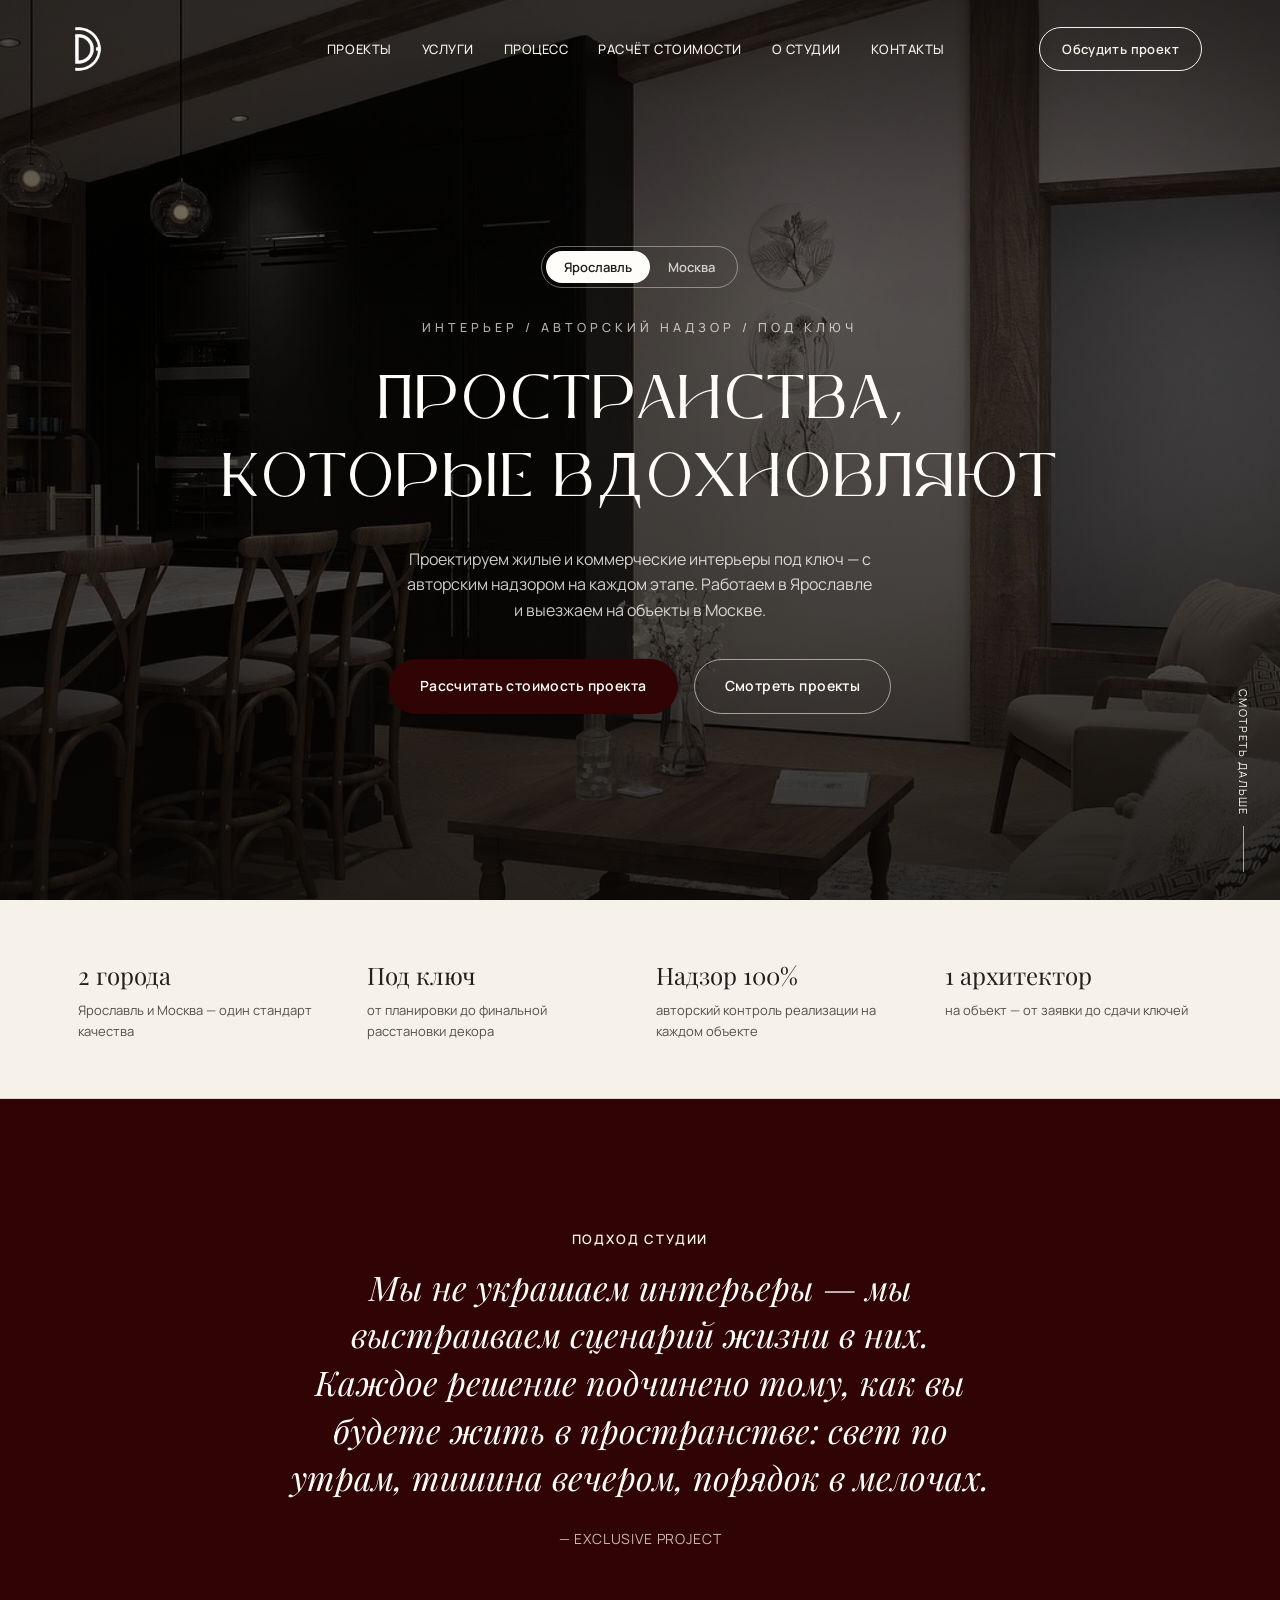
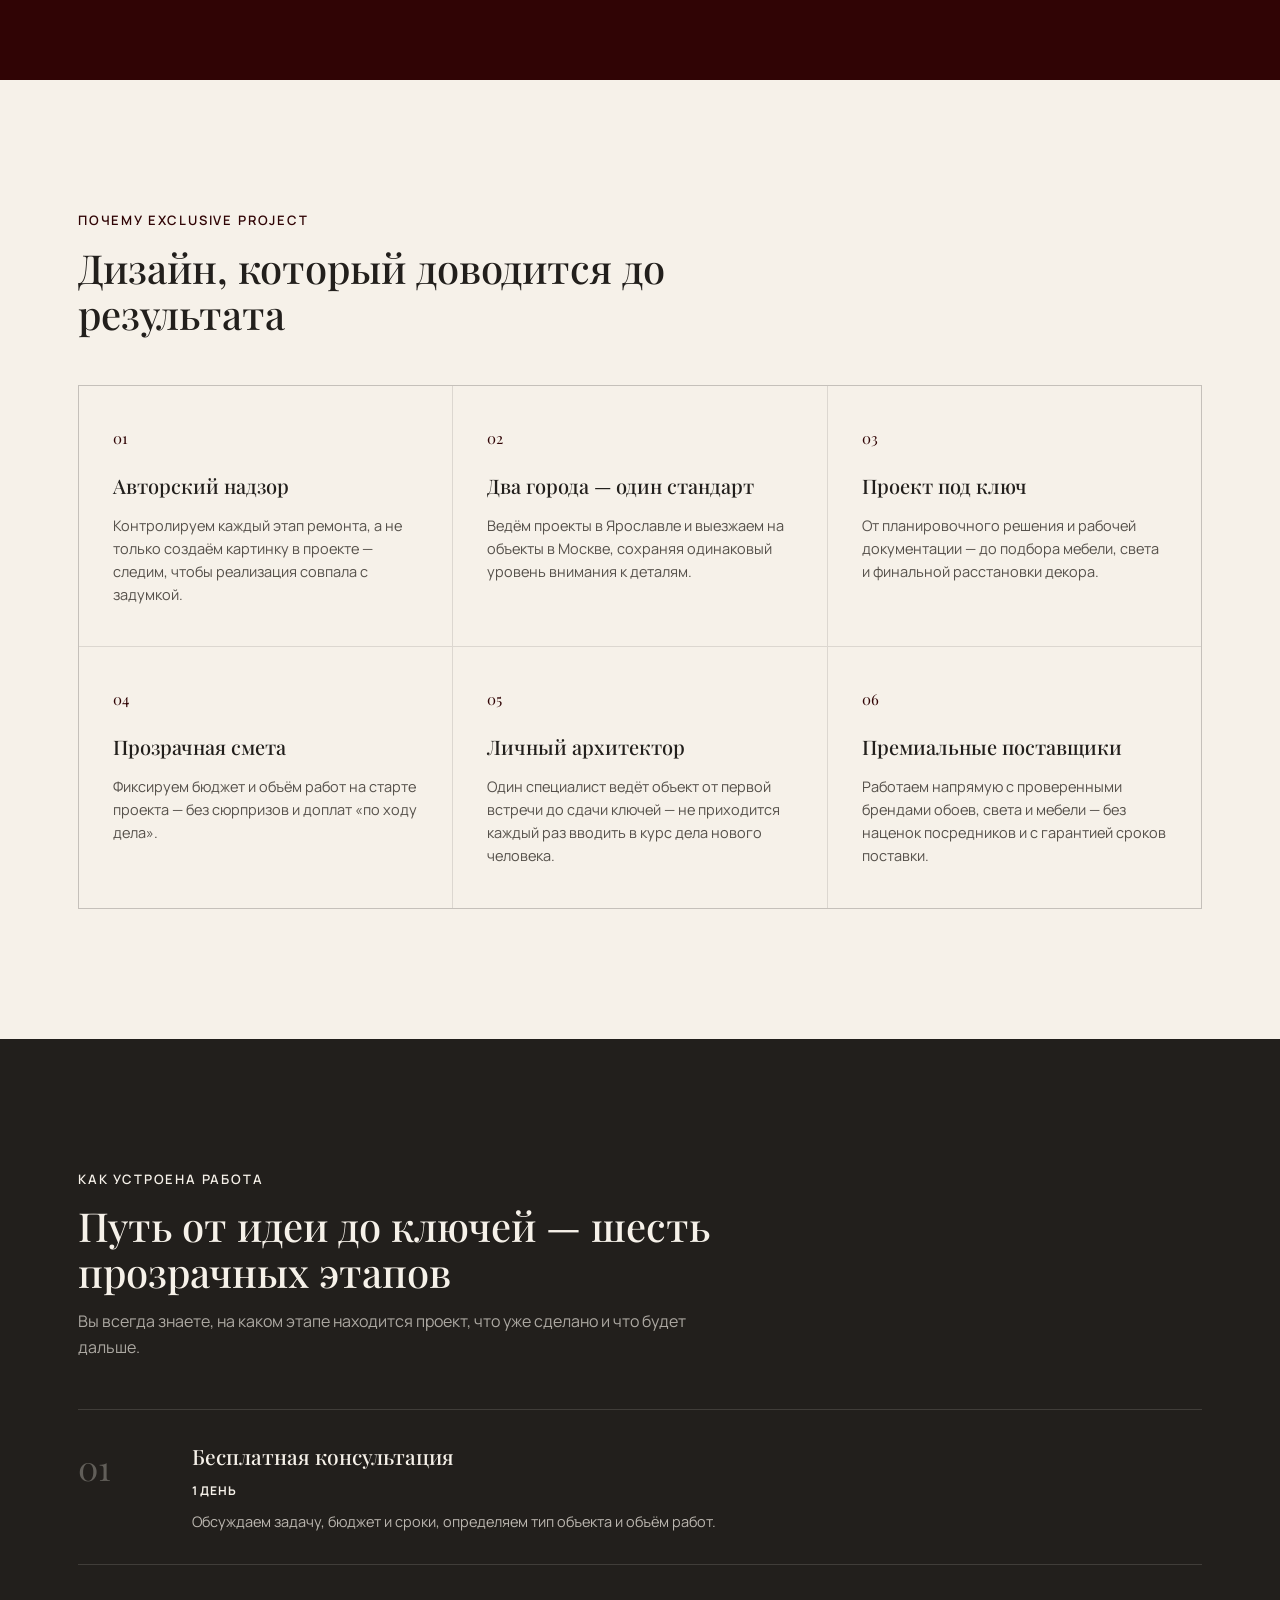
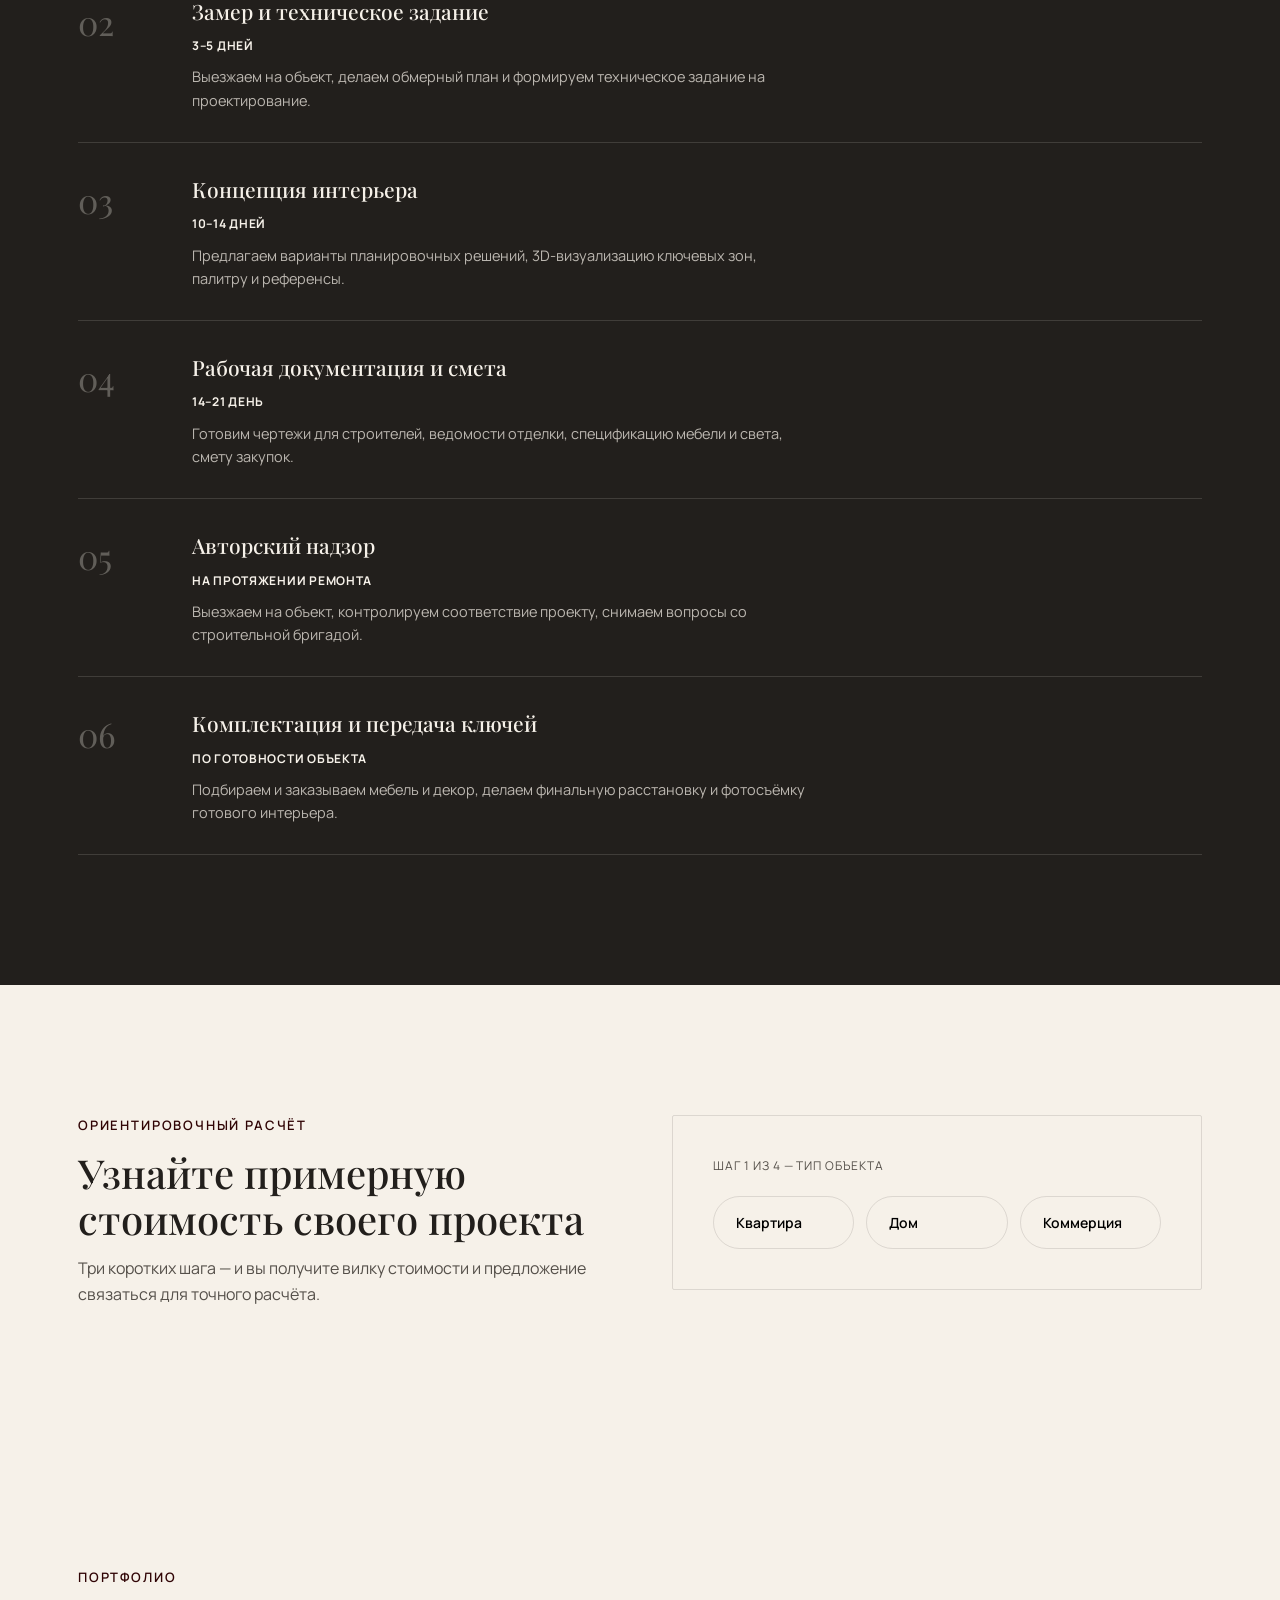
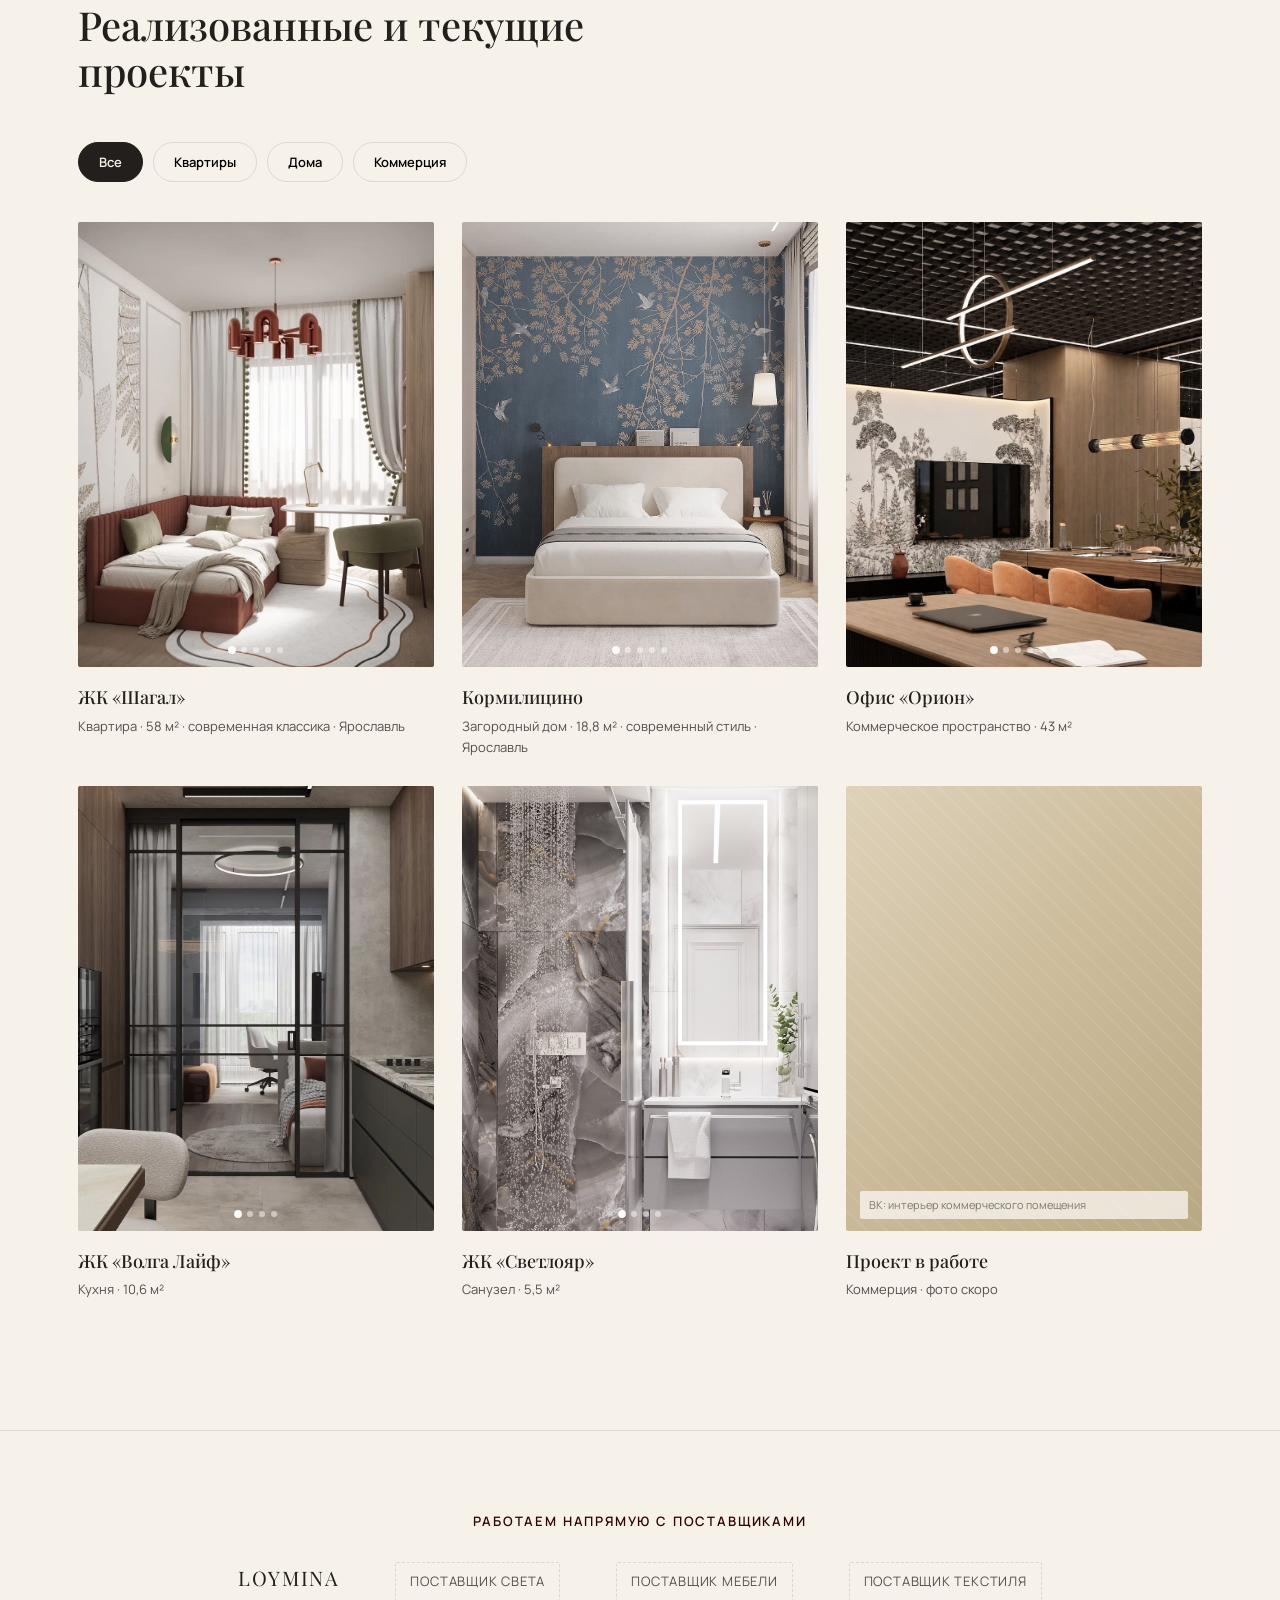
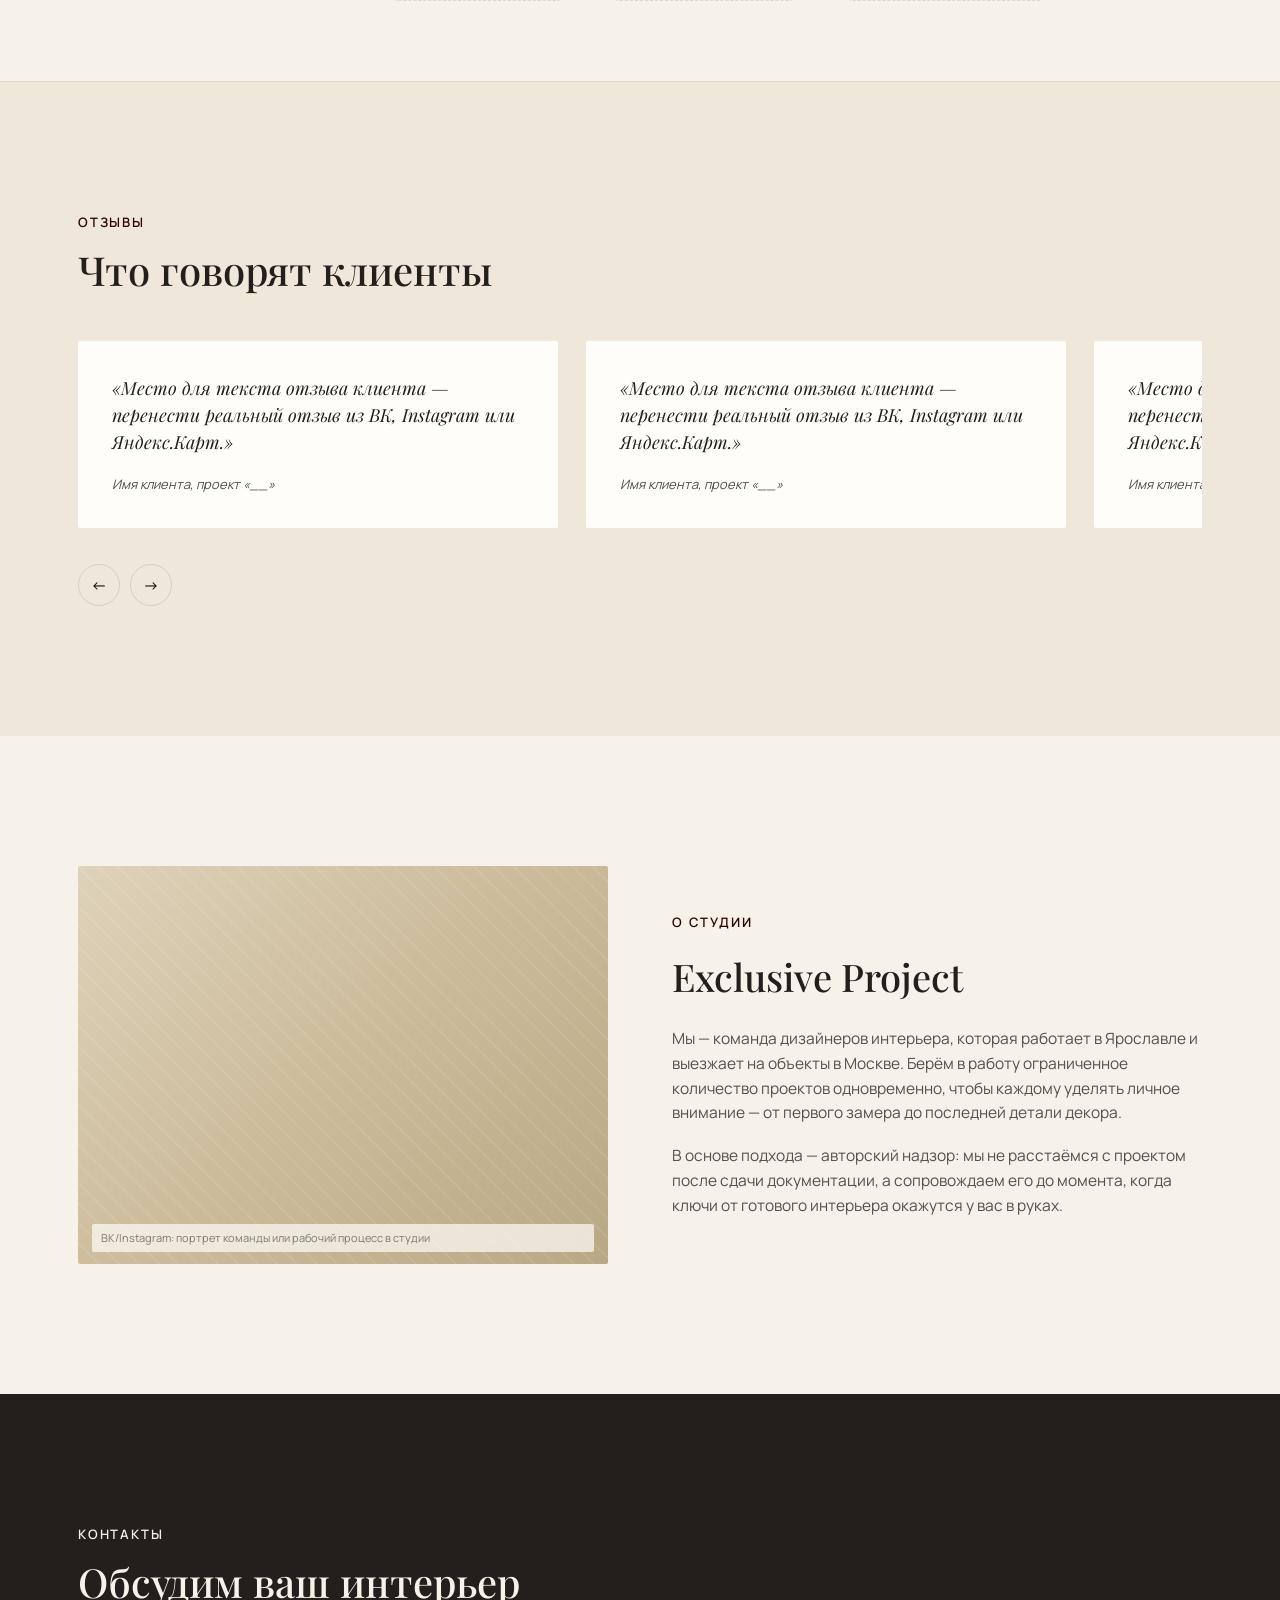
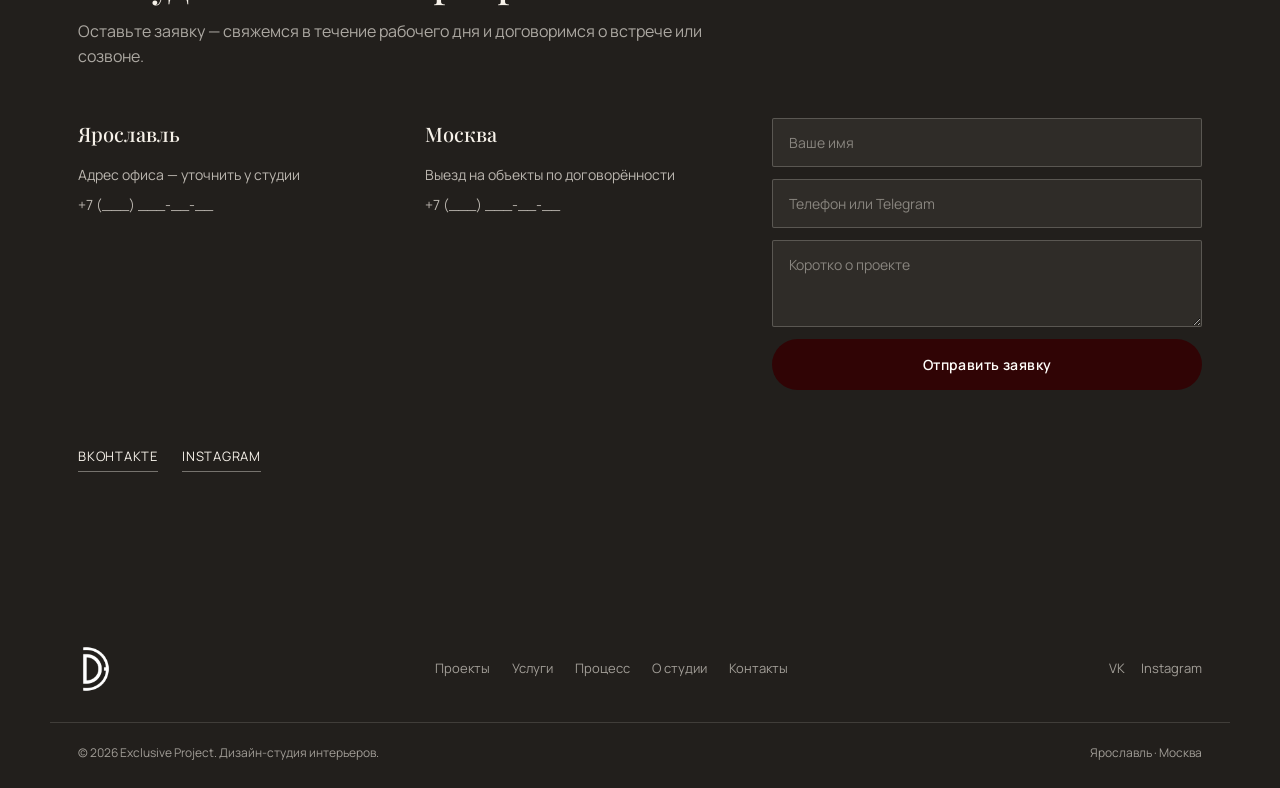
==== index.html @ 5aebbd17 "Add real photos and gallery for ЖК «Светлояр» portfolio card 4 photos, unnumbered one as cover, same" ====
<!DOCTYPE html>
<html lang="ru">
<head>
<meta charset="UTF-8">
<meta name="viewport" content="width=device-width, initial-scale=1.0">
<title>Exclusive Project — дизайн-студия интерьеров | Ярославль · Москва</title>
<meta name="description" content="Дизайн-студия Exclusive Project: проектирование жилых и коммерческих интерьеров под ключ, авторский надзор. Ярославль и Москва.">
<link rel="icon" type="image/png" href="assets/images/logo/logo.png">

<!-- ===================================================================
     ЛОГОТИП И ФОТО — ИНСТРУКЦИЯ ДЛЯ ЗАМЕНЫ
     Логотип (монограмма) уже подключён из assets/images/logo/logo.png.
     Фото проектов пока стилизованные плейсхолдеры с подписью нужного кадра.
     Как только пришлёте фото:
     Разложить по assets/images/portfolio/ с именами вида
     shagal-1.jpg, kormilitsino-1.jpg, office-1.jpg и т.д.,
     затем в блоке .ph-photo заменить div на <img src="..." alt="...">
     — конкретная подпись нужного кадра указана в data-note каждого блока.
     =================================================================== -->

<link rel="preconnect" href="https://fonts.googleapis.com">
<link rel="preconnect" href="https://fonts.gstatic.com" crossorigin>
<link href="https://fonts.googleapis.com/css2?family=Playfair+Display:ital,wght@0,400;0,500;0,600;0,700;1,400;1,500&family=Manrope:wght@400;500;600;700&display=swap" rel="stylesheet">
<link rel="stylesheet" href="css/style.css">
</head>
<body>

<!-- ============================= HEADER ============================= -->
<header class="site-header" id="siteHeader">
  <div class="wrap header-inner">
    <a href="#top" class="logo" aria-label="Exclusive Project — на главную">
      <span class="logo-icon"><img src="assets/images/logo/logo.png" alt="Exclusive Project"></span>
    </a>

    <nav class="main-nav" id="mainNav">
      <a href="#portfolio">Проекты</a>
      <a href="#services">Услуги</a>
      <a href="#process">Процесс</a>
      <a href="#calculator">Расчёт стоимости</a>
      <a href="#about">О студии</a>
      <a href="#contact">Контакты</a>
      <a href="#calculator" class="btn btn-accent btn-small nav-cta">Обсудить проект</a>
    </nav>

    <div class="header-actions">
      <a href="#calculator" class="btn btn-ghost btn-small header-cta">Обсудить проект</a>
      <button class="nav-toggle" id="navToggle" aria-label="Открыть меню" aria-expanded="false">
        <span></span><span></span><span></span>
      </button>
    </div>
  </div>
</header>

<main id="top">

  <!-- ============================= HERO ============================= -->
  <section class="hero">
    <div class="hero-media">
      <img class="hero-media-img" src="assets/images/hero/hero-1.jpg" alt="Интерьер кухни-гостиной — Exclusive Project">
    </div>
    <div class="hero-vignette"></div>
    <div class="hero-scrim"></div>

    <div class="wrap hero-content">
      <div class="city-toggle" role="group" aria-label="Город">
        <button type="button" class="city-btn is-active" data-city="yar">Ярославль</button>
        <button type="button" class="city-btn" data-city="msk">Москва</button>
      </div>

      <span class="hero-eyebrow">ИНТЕРЬЕР / АВТОРСКИЙ НАДЗОР / ПОД КЛЮЧ</span>

      <h1 class="hero-title">Пространства,<br>которые вдохновляют</h1>

      <p class="hero-sub" id="heroSub">
        Проектируем жилые и коммерческие интерьеры под ключ — с авторским надзором на&nbsp;каждом этапе.
        Работаем в&nbsp;Ярославле и&nbsp;выезжаем на&nbsp;объекты в&nbsp;Москве.
      </p>

      <div class="hero-actions">
        <a href="#calculator" class="btn btn-accent">Рассчитать стоимость проекта</a>
        <a href="#portfolio" class="btn btn-ghost">Смотреть проекты</a>
      </div>
    </div>

    <a href="#trust" class="scroll-cue" aria-label="Прокрутить вниз">
      <span>смотреть дальше</span>
      <i></i>
    </a>
  </section>

  <!-- ======================= TRUST / BADGES ======================= -->
  <section class="trust" id="trust">
    <div class="wrap trust-grid">
      <div class="trust-item">
        <span class="trust-num">2 города</span>
        <span class="trust-label">Ярославль и Москва — один стандарт качества</span>
      </div>
      <div class="trust-item">
        <span class="trust-num">Под ключ</span>
        <span class="trust-label">от планировки до финальной расстановки декора</span>
      </div>
      <div class="trust-item">
        <span class="trust-num">Надзор 100%</span>
        <span class="trust-label">авторский контроль реализации на каждом объекте</span>
      </div>
      <div class="trust-item">
        <span class="trust-num">1 архитектор</span>
        <span class="trust-label">на объект — от заявки до сдачи ключей</span>
      </div>
    </div>
    <!-- TODO(студия): если готовы делиться цифрами — заменить блок на анимированные
         счётчики (лет на рынке / проектов / м²). Разметка для этого есть в js/main.js
         в функции initCounters() — сейчас не используется, чтобы не публиковать
         непроверенные данные. -->
  </section>

  <!-- ========================= PHILOSOPHY ========================= -->
  <section class="philosophy">
    <div class="wrap philosophy-inner">
      <span class="eyebrow">Подход студии</span>
      <blockquote class="philosophy-quote">
        Мы не украшаем интерьеры — мы выстраиваем сценарий жизни в них.
        Каждое решение подчинено тому, как вы будете жить в пространстве:
        свет по утрам, тишина вечером, порядок в мелочах.
      </blockquote>
      <p class="philosophy-sign">— Exclusive Project</p>
    </div>
  </section>

  <!-- ===================== DIFFERENTIATORS ========================= -->
  <section class="services" id="services">
    <div class="wrap">
      <div class="section-head">
        <span class="eyebrow">Почему Exclusive Project</span>
        <h2>Дизайн, который доводится до результата</h2>
      </div>

      <div class="cards-grid">
        <article class="feature-card">
          <span class="feature-num">01</span>
          <h3>Авторский надзор</h3>
          <p>Контролируем каждый этап ремонта, а не только создаём картинку в проекте — следим, чтобы реализация совпала с задумкой.</p>
        </article>
        <article class="feature-card">
          <span class="feature-num">02</span>
          <h3>Два города — один стандарт</h3>
          <p>Ведём проекты в Ярославле и выезжаем на объекты в Москве, сохраняя одинаковый уровень внимания к деталям.</p>
        </article>
        <article class="feature-card">
          <span class="feature-num">03</span>
          <h3>Проект под ключ</h3>
          <p>От планировочного решения и рабочей документации — до подбора мебели, света и финальной расстановки декора.</p>
        </article>
        <article class="feature-card">
          <span class="feature-num">04</span>
          <h3>Прозрачная смета</h3>
          <p>Фиксируем бюджет и объём работ на старте проекта — без сюрпризов и доплат «по ходу дела».</p>
        </article>
        <article class="feature-card">
          <span class="feature-num">05</span>
          <h3>Личный архитектор</h3>
          <p>Один специалист ведёт объект от первой встречи до сдачи ключей — не приходится каждый раз вводить в курс дела нового человека.</p>
        </article>
        <article class="feature-card">
          <span class="feature-num">06</span>
          <h3>Премиальные поставщики</h3>
          <p>Работаем напрямую с проверенными брендами обоев, света и мебели — без наценок посредников и с гарантией сроков поставки.</p>
        </article>
      </div>
    </div>
  </section>

  <!-- ========================= PROCESS (SALES STRUCTURE) ========================= -->
  <section class="process" id="process">
    <div class="wrap">
      <div class="section-head">
        <span class="eyebrow">Как устроена работа</span>
        <h2>Путь от идеи до ключей — шесть прозрачных этапов</h2>
        <p class="section-lead">Вы всегда знаете, на каком этапе находится проект, что уже сделано и что будет дальше.</p>
      </div>

      <ol class="timeline" id="timeline">
        <li class="timeline-step">
          <div class="timeline-marker"><span>01</span></div>
          <div class="timeline-body">
            <h3>Бесплатная консультация</h3>
            <span class="timeline-time">1 день</span>
            <p>Обсуждаем задачу, бюджет и сроки, определяем тип объекта и объём работ.</p>
          </div>
        </li>
        <li class="timeline-step">
          <div class="timeline-marker"><span>02</span></div>
          <div class="timeline-body">
            <h3>Замер и техническое задание</h3>
            <span class="timeline-time">3–5 дней</span>
            <p>Выезжаем на объект, делаем обмерный план и формируем техническое задание на проектирование.</p>
          </div>
        </li>
        <li class="timeline-step">
          <div class="timeline-marker"><span>03</span></div>
          <div class="timeline-body">
            <h3>Концепция интерьера</h3>
            <span class="timeline-time">10–14 дней</span>
            <p>Предлагаем варианты планировочных решений, 3D-визуализацию ключевых зон, палитру и референсы.</p>
          </div>
        </li>
        <li class="timeline-step">
          <div class="timeline-marker"><span>04</span></div>
          <div class="timeline-body">
            <h3>Рабочая документация и смета</h3>
            <span class="timeline-time">14–21 день</span>
            <p>Готовим чертежи для строителей, ведомости отделки, спецификацию мебели и света, смету закупок.</p>
          </div>
        </li>
        <li class="timeline-step">
          <div class="timeline-marker"><span>05</span></div>
          <div class="timeline-body">
            <h3>Авторский надзор</h3>
            <span class="timeline-time">на протяжении ремонта</span>
            <p>Выезжаем на объект, контролируем соответствие проекту, снимаем вопросы со строительной бригадой.</p>
          </div>
        </li>
        <li class="timeline-step">
          <div class="timeline-marker"><span>06</span></div>
          <div class="timeline-body">
            <h3>Комплектация и передача ключей</h3>
            <span class="timeline-time">по готовности объекта</span>
            <p>Подбираем и заказываем мебель и декор, делаем финальную расстановку и фотосъёмку готового интерьера.</p>
          </div>
        </li>
      </ol>
    </div>
  </section>

  <!-- ========================= CALCULATOR (LEAD) ========================= -->
  <section class="calculator" id="calculator">
    <div class="wrap calc-wrap">
      <div class="section-head calc-head">
        <span class="eyebrow">Ориентировочный расчёт</span>
        <h2>Узнайте примерную стоимость своего проекта</h2>
        <p class="section-lead">Три коротких шага — и вы получите вилку стоимости и предложение связаться для точного расчёта.</p>
      </div>

      <form class="calc-form" id="calcForm" novalidate>

        <div class="calc-step is-active" data-step="1">
          <span class="calc-step-label">Шаг 1 из 4 — тип объекта</span>
          <div class="calc-options" data-group="type">
            <button type="button" class="calc-option" data-value="flat">Квартира</button>
            <button type="button" class="calc-option" data-value="house">Дом</button>
            <button type="button" class="calc-option" data-value="commercial">Коммерция</button>
          </div>
        </div>

        <div class="calc-step" data-step="2">
          <span class="calc-step-label">Шаг 2 из 4 — площадь объекта</span>
          <div class="calc-range">
            <input type="range" id="areaRange" min="20" max="500" value="80" step="5">
            <output for="areaRange" id="areaOutput">80 м²</output>
          </div>
          <div class="calc-nav">
            <button type="button" class="btn btn-ghost btn-small" data-back>Назад</button>
            <button type="button" class="btn btn-accent btn-small" data-next>Далее</button>
          </div>
        </div>

        <div class="calc-step" data-step="3">
          <span class="calc-step-label">Шаг 3 из 4 — формат работы</span>
          <div class="calc-options calc-options-vert" data-group="scope">
            <button type="button" class="calc-option" data-value="design">Дизайн-проект</button>
            <button type="button" class="calc-option" data-value="supervision">Дизайн + авторский надзор</button>
            <button type="button" class="calc-option" data-value="turnkey">Дизайн под ключ с комплектацией</button>
          </div>
          <div class="calc-nav">
            <button type="button" class="btn btn-ghost btn-small" data-back>Назад</button>
          </div>
        </div>

        <div class="calc-step" data-step="4">
          <span class="calc-step-label">Шаг 4 из 4 — контакты</span>

          <div class="calc-result" id="calcResult">
            <span class="calc-result-label">Ориентировочная стоимость</span>
            <span class="calc-result-value" id="calcResultValue">—</span>
            <span class="calc-result-note">Точная смета — после консультации и замера</span>
          </div>

          <div class="calc-fields">
            <input type="text" name="name" placeholder="Ваше имя" required>
            <input type="tel" name="phone" placeholder="Телефон или Telegram" required>
          </div>
          <div class="calc-nav">
            <button type="button" class="btn btn-ghost btn-small" data-back>Назад</button>
            <button type="submit" class="btn btn-accent">Получить точный расчёт</button>
          </div>
          <p class="calc-disclaimer">Нажимая кнопку, вы соглашаетесь на обработку персональных данных.</p>
        </div>

      </form>

      <!-- TODO(студия): форма сейчас не подключена к бэкенду/CRM — нужно указать,
           куда отправлять заявки (Telegram-бот, почта, amoCRM и т.д.). Логика
           расчёта — в js/main.js, функция calcPrice(); ставки за м² условные,
           заменить на реальные перед запуском. -->
    </div>
  </section>

  <!-- ========================= PORTFOLIO ========================= -->
  <section class="portfolio" id="portfolio">
    <div class="wrap">
      <div class="section-head">
        <span class="eyebrow">Портфолио</span>
        <h2>Реализованные и текущие проекты</h2>
      </div>

      <div class="portfolio-filters" id="portfolioFilters">
        <button type="button" class="filter-btn is-active" data-filter="all">Все</button>
        <button type="button" class="filter-btn" data-filter="flat">Квартиры</button>
        <button type="button" class="filter-btn" data-filter="house">Дома</button>
        <button type="button" class="filter-btn" data-filter="commercial">Коммерция</button>
      </div>

      <div class="portfolio-grid" id="portfolioGrid">

        <article class="portfolio-card" data-cat="flat">
          <div class="portfolio-photo portfolio-gallery">
            <img class="gallery-img is-active" src="assets/images/portfolio/shagal-0.jpg" alt="ЖК «Шагал» — спальня">
            <img class="gallery-img" src="assets/images/portfolio/shagal-1.jpg" alt="ЖК «Шагал» — гостиная с картиной">
            <img class="gallery-img" src="assets/images/portfolio/shagal-2.jpg" alt="ЖК «Шагал» — кухня-столовая">
            <img class="gallery-img" src="assets/images/portfolio/shagal-3.jpg" alt="ЖК «Шагал» — гостиная с диваном">
            <img class="gallery-img" src="assets/images/portfolio/shagal-4.jpg" alt="ЖК «Шагал» — спальня, вид 2">
            <button type="button" class="gallery-nav gallery-prev" aria-label="Предыдущее фото">‹</button>
            <button type="button" class="gallery-nav gallery-next" aria-label="Следующее фото">›</button>
            <div class="gallery-dots">
              <span class="dot is-active"></span><span class="dot"></span><span class="dot"></span><span class="dot"></span><span class="dot"></span>
            </div>
          </div>
          <div class="portfolio-info">
            <h3>ЖК «Шагал»</h3>
            <span>Квартира · 58 м² · современная классика · Ярославль</span>
          </div>
        </article>

        <article class="portfolio-card" data-cat="house">
          <div class="portfolio-photo portfolio-gallery">
            <img class="gallery-img is-active" src="assets/images/portfolio/kormilitsino-0.jpg" alt="Кормилицино — спальня с синими обоями">
            <img class="gallery-img" src="assets/images/portfolio/kormilitsino-1.jpg" alt="Кормилицино — прихожая у спальни">
            <img class="gallery-img" src="assets/images/portfolio/kormilitsino-2.jpg" alt="Кормилицино — рабочая зона с ТВ">
            <img class="gallery-img" src="assets/images/portfolio/kormilitsino-3.jpg" alt="Кормилицино — рабочее место у окна">
            <img class="gallery-img" src="assets/images/portfolio/kormilitsino-4.jpg" alt="Кормилицино — спальня, вид на кровать">
            <button type="button" class="gallery-nav gallery-prev" aria-label="Предыдущее фото">‹</button>
            <button type="button" class="gallery-nav gallery-next" aria-label="Следующее фото">›</button>
            <div class="gallery-dots">
              <span class="dot is-active"></span><span class="dot"></span><span class="dot"></span><span class="dot"></span><span class="dot"></span>
            </div>
          </div>
          <div class="portfolio-info">
            <h3>Кормилицино</h3>
            <span>Загородный дом · 18,8 м² · современный стиль · Ярославль</span>
          </div>
        </article>

        <article class="portfolio-card" data-cat="commercial">
          <div class="portfolio-photo portfolio-gallery">
            <img class="gallery-img is-active" src="assets/images/portfolio/office-0.jpg" alt="Офис «Орион» — зона отдыха с ботанической стеной">
            <img class="gallery-img" src="assets/images/portfolio/office-1.jpg" alt="Офис «Орион» — кабинет руководителя">
            <img class="gallery-img" src="assets/images/portfolio/office-2.jpg" alt="Офис «Орион» — переговорная">
            <img class="gallery-img" src="assets/images/portfolio/office-3.jpg" alt="Офис «Орион» — зона у окна">
            <img class="gallery-img" src="assets/images/portfolio/office-4.jpg" alt="Офис «Орион» — кабинет, вид 2">
            <img class="gallery-img" src="assets/images/portfolio/office-5.jpg" alt="Офис «Орион» — кухня-кофепоинт">
            <button type="button" class="gallery-nav gallery-prev" aria-label="Предыдущее фото">‹</button>
            <button type="button" class="gallery-nav gallery-next" aria-label="Следующее фото">›</button>
            <div class="gallery-dots">
              <span class="dot is-active"></span><span class="dot"></span><span class="dot"></span><span class="dot"></span><span class="dot"></span><span class="dot"></span>
            </div>
          </div>
          <div class="portfolio-info">
            <h3>Офис «Орион»</h3>
            <span>Коммерческое пространство · 43 м²</span>
          </div>
        </article>

        <article class="portfolio-card" data-cat="flat">
          <div class="portfolio-photo portfolio-gallery">
            <img class="gallery-img is-active" src="assets/images/portfolio/kitchen-0.jpg" alt="Кухня, ЖК «Волга Лайф» — вид на гостиную через раздвижные двери">
            <img class="gallery-img" src="assets/images/portfolio/kitchen-1.jpg" alt="Кухня, ЖК «Волга Лайф» — кухонный гарнитур и обеденная зона">
            <img class="gallery-img" src="assets/images/portfolio/kitchen-2.jpg" alt="Кухня, ЖК «Волга Лайф» — обеденный стол у стены">
            <img class="gallery-img" src="assets/images/portfolio/kitchen-3.jpg" alt="Кухня, ЖК «Волга Лайф» — встроенная техника">
            <button type="button" class="gallery-nav gallery-prev" aria-label="Предыдущее фото">‹</button>
            <button type="button" class="gallery-nav gallery-next" aria-label="Следующее фото">›</button>
            <div class="gallery-dots">
              <span class="dot is-active"></span><span class="dot"></span><span class="dot"></span><span class="dot"></span>
            </div>
          </div>
          <div class="portfolio-info">
            <h3>ЖК «Волга Лайф»</h3>
            <span>Кухня · 10,6 м²</span>
          </div>
        </article>

        <article class="portfolio-card" data-cat="flat">
          <div class="portfolio-photo portfolio-gallery">
            <img class="gallery-img is-active" src="assets/images/portfolio/svetloyar-0.jpg" alt="ЖК «Светлояр» — душевая и раковина">
            <img class="gallery-img" src="assets/images/portfolio/svetloyar-1.jpg" alt="ЖК «Светлояр» — зона со стиральной машиной">
            <img class="gallery-img" src="assets/images/portfolio/svetloyar-2.jpg" alt="ЖК «Светлояр» — душевая кабина и зеркало">
            <img class="gallery-img" src="assets/images/portfolio/svetloyar-3.jpg" alt="ЖК «Светлояр» — шкаф со стиральной машиной">
            <button type="button" class="gallery-nav gallery-prev" aria-label="Предыдущее фото">‹</button>
            <button type="button" class="gallery-nav gallery-next" aria-label="Следующее фото">›</button>
            <div class="gallery-dots">
              <span class="dot is-active"></span><span class="dot"></span><span class="dot"></span><span class="dot"></span>
            </div>
          </div>
          <div class="portfolio-info">
            <h3>ЖК «Светлояр»</h3>
            <span>Санузел · 5,5 м²</span>
          </div>
        </article>

        <article class="portfolio-card" data-cat="commercial">
          <div class="ph-photo portfolio-photo" data-note="ВК: интерьер коммерческого помещения">
            <div class="ph-photo-inner"></div>
          </div>
          <div class="portfolio-info">
            <h3>Проект в работе</h3>
            <span>Коммерция · фото скоро</span>
          </div>
        </article>

      </div>
    </div>
  </section>

  <!-- ========================= PARTNERS ========================= -->
  <section class="partners">
    <div class="wrap">
      <span class="eyebrow eyebrow-center">Работаем напрямую с поставщиками</span>
      <div class="partners-row">
        <span class="partner-mark">LOYMINA</span>
        <span class="partner-mark ph-mark">Поставщик света</span>
        <span class="partner-mark ph-mark">Поставщик мебели</span>
        <span class="partner-mark ph-mark">Поставщик текстиля</span>
      </div>
      <!-- TODO(студия): LOYMINA — из шапки Instagram (@loymina_yar). Остальные
           плейсхолдеры заменить на реальных партнёров-поставщиков. -->
    </div>
  </section>

  <!-- ========================= TESTIMONIALS ========================= -->
  <section class="testimonials">
    <div class="wrap">
      <div class="section-head">
        <span class="eyebrow">Отзывы</span>
        <h2>Что говорят клиенты</h2>
      </div>

      <div class="testi-track" id="testiTrack">
        <blockquote class="testi-card">
          <p>«Место для текста отзыва клиента — перенести реальный отзыв из ВК, Instagram или Яндекс.Карт.»</p>
          <cite>Имя клиента, проект «__»</cite>
        </blockquote>
        <blockquote class="testi-card">
          <p>«Место для текста отзыва клиента — перенести реальный отзыв из ВК, Instagram или Яндекс.Карт.»</p>
          <cite>Имя клиента, проект «__»</cite>
        </blockquote>
        <blockquote class="testi-card">
          <p>«Место для текста отзыва клиента — перенести реальный отзыв из ВК, Instagram или Яндекс.Карт.»</p>
          <cite>Имя клиента, проект «__»</cite>
        </blockquote>
      </div>
      <div class="testi-nav">
        <button type="button" id="testiPrev" aria-label="Предыдущий отзыв">←</button>
        <button type="button" id="testiNext" aria-label="Следующий отзыв">→</button>
      </div>
    </div>
  </section>

  <!-- ========================= ABOUT ========================= -->
  <section class="about" id="about">
    <div class="wrap about-inner">
      <div class="ph-photo about-photo" data-note="ВК/Instagram: портрет команды или рабочий процесс в студии">
        <div class="ph-photo-inner"></div>
      </div>
      <div class="about-text">
        <span class="eyebrow">О студии</span>
        <h2>Exclusive Project</h2>
        <p>Мы — команда дизайнеров интерьера, которая работает в Ярославле и выезжает на объекты в Москве.
           Берём в работу ограниченное количество проектов одновременно, чтобы каждому уделять
           личное внимание — от первого замера до последней детали декора.</p>
        <p>В основе подхода — авторский надзор: мы не расстаёмся с проектом после сдачи документации,
           а сопровождаем его до момента, когда ключи от готового интерьера окажутся у вас в руках.</p>
        <!-- TODO(студия): добавить реальную историю студии, имена/роли команды, год основания. -->
      </div>
    </div>
  </section>

  <!-- ========================= CONTACT ========================= -->
  <section class="contact" id="contact">
    <div class="wrap">
      <div class="section-head">
        <span class="eyebrow">Контакты</span>
        <h2>Обсудим ваш интерьер</h2>
        <p class="section-lead">Оставьте заявку — свяжемся в течение рабочего дня и договоримся о встрече или созвоне.</p>
      </div>

      <div class="contact-grid">
        <div class="contact-city">
          <h3>Ярославль</h3>
          <p class="contact-detail">Адрес офиса — уточнить у студии</p>
          <a href="tel:+70000000000" class="contact-detail contact-link">+7 (___) ___-__-__</a>
        </div>
        <div class="contact-city">
          <h3>Москва</h3>
          <p class="contact-detail">Выезд на объекты по договорённости</p>
          <a href="tel:+70000000000" class="contact-detail contact-link">+7 (___) ___-__-__</a>
        </div>
        <form class="contact-form" id="contactForm">
          <input type="text" name="name" placeholder="Ваше имя" required>
          <input type="tel" name="phone" placeholder="Телефон или Telegram" required>
          <textarea name="message" placeholder="Коротко о проекте" rows="3"></textarea>
          <button type="submit" class="btn btn-accent">Отправить заявку</button>
        </form>
      </div>

      <div class="contact-social">
        <a href="https://vk.ru/exclusiveproject76" target="_blank" rel="noopener">ВКонтакте</a>
        <a href="https://www.instagram.com/exclusive_design76" target="_blank" rel="noopener">Instagram</a>
      </div>
      <!-- TODO(студия): указать реальные телефоны/адреса, подключить Telegram/WhatsApp
           если нужны — сейчас в футере и здесь только рабочие ссылки на ВК и Instagram. -->
    </div>
  </section>

</main>

<!-- ============================= FOOTER ============================= -->
<footer class="site-footer">
  <div class="wrap footer-inner">
    <a href="#top" class="logo footer-logo">
      <span class="logo-icon"><img src="assets/images/logo/logo.png" alt="Exclusive Project"></span>
    </a>

    <nav class="footer-nav">
      <a href="#portfolio">Проекты</a>
      <a href="#services">Услуги</a>
      <a href="#process">Процесс</a>
      <a href="#about">О студии</a>
      <a href="#contact">Контакты</a>
    </nav>

    <div class="footer-social">
      <a href="https://vk.ru/exclusiveproject76" target="_blank" rel="noopener">VK</a>
      <a href="https://www.instagram.com/exclusive_design76" target="_blank" rel="noopener">Instagram</a>
    </div>
  </div>
  <div class="wrap footer-bottom">
    <span>© 2026 Exclusive Project. Дизайн-студия интерьеров.</span>
    <span>Ярославль · Москва</span>
  </div>
</footer>

<script src="js/main.js"></script>
</body>
</html>
---- css/style.css ----
/* ===================================================================
   EXCLUSIVE PROJECT — дизайн-студия интерьеров
   Палитра: тёплая слоновая кость + графитовый текст + акцент "глина"
   Шрифты: Playfair Display (заголовки) / Manrope (текст)
   Leotaro — кастомный шрифт студии, подключён ниже, используется
   только в заголовке hero (assets/fonts/Leotaro-Regular.otf)
   =================================================================== */

@font-face{
  font-family: "Leotaro";
  src: url("../assets/fonts/Leotaro-Regular.otf") format("opentype");
  font-weight: 400;
  font-style: normal;
  font-display: swap;
}

:root{
  --ivory:        #f6f1e9;
  --ivory-deep:    #efe7d9;
  --charcoal:      #221f1c;
  --charcoal-soft: #55504a;
  --clay:          #300405;
  --clay-deep:     #200203;
  --olive:         #6b6a4f;
  --line:          rgba(34,31,28,0.12);
  --white:         #fffdfa;

  --font-display: "Playfair Display", Georgia, serif;
  --font-body: "Manrope", "Segoe UI", sans-serif;

  --container: 1180px;
  --radius: 2px;
}

*{ box-sizing: border-box; }
html{ scroll-behavior: smooth; }
body{
  margin:0;
  background: var(--ivory);
  color: var(--charcoal);
  font-family: var(--font-body);
  font-size: 16px;
  line-height: 1.6;
  -webkit-font-smoothing: antialiased;
}
img{ max-width:100%; display:block; }
a{ color:inherit; text-decoration:none; }
ul, ol{ margin:0; padding:0; list-style:none; }
h1,h2,h3{ font-family: var(--font-display); font-weight:500; margin:0; }
p{ margin:0; }
button{ font-family:inherit; cursor:pointer; }
input, textarea{ font-family:inherit; }

.wrap{
  max-width: var(--container);
  margin: 0 auto;
  padding: 0 28px;
}

.eyebrow{
  display:block;
  font-size: 13px;
  letter-spacing: .14em;
  text-transform: uppercase;
  color: var(--clay);
  font-weight: 600;
  margin-bottom: 14px;
}
.eyebrow-center{ text-align:center; }

.section-head{ max-width: 640px; margin-bottom: 48px; }
.section-head h2{ font-size: clamp(28px, 4vw, 40px); line-height:1.15; }
.section-lead{ margin-top:14px; color: var(--charcoal-soft); font-size: 16px; }

/* ---------- buttons ---------- */
.btn{
  display:inline-flex;
  align-items:center;
  justify-content:center;
  padding: 15px 30px;
  font-size: 14px;
  letter-spacing:.03em;
  font-weight:600;
  border-radius: 999px;
  border: 1px solid transparent;
  transition: all .25s ease;
}
.btn-small{ padding: 11px 22px; font-size:13px; }
.btn-accent{
  background: var(--clay);
  color: var(--white);
}
.btn-accent:hover{ background: var(--clay-deep); }
.btn-ghost{
  background: transparent;
  border-color: currentColor;
  color: var(--charcoal);
}
.btn-ghost:hover{ background: rgba(34,31,28,0.06); }

/* ---------- placeholder photo blocks ---------- */
.ph-photo{
  position: relative;
  overflow:hidden;
  background:
    linear-gradient(135deg, #ded2ba 0%, #cdbd9d 45%, #b9a884 100%);
  border-radius: var(--radius);
}
.ph-photo-inner{
  position:absolute; inset:0;
  background-image:
    repeating-linear-gradient(45deg, rgba(255,255,255,0.08) 0 2px, transparent 2px 14px);
}
.ph-photo::after{
  content: attr(data-note);
  position:absolute;
  left:14px; right:14px; bottom:12px;
  font-size: 11px;
  line-height:1.4;
  color: rgba(34,31,28,0.55);
  background: rgba(255,253,250,0.7);
  padding: 6px 9px;
  border-radius: var(--radius);
  font-family: var(--font-body);
}

/* ============================= HEADER ============================= */
.site-header{
  position: fixed;
  top:0; left:0; right:0;
  z-index: 100;
  padding: 22px 0;
  --hdr-fg: var(--ivory);
  --hdr-fg-soft: rgba(246,241,233,0.7);
  color: var(--hdr-fg);
  transition: background .3s ease, padding .3s ease, box-shadow .3s ease, color .3s ease;
}
.site-header.is-scrolled{
  background: rgba(246,241,233,0.92);
  backdrop-filter: blur(8px);
  padding: 12px 0;
  box-shadow: 0 1px 0 var(--line);
  --hdr-fg: var(--charcoal);
  --hdr-fg-soft: var(--charcoal-soft);
}
.site-header .wrap{ padding-left: 20px; }
.header-inner{
  display:grid;
  grid-template-columns: 1fr auto 1fr;
  align-items:center;
  gap: 16px;
}
.header-inner .logo{ justify-self:start; }
.header-inner .main-nav{ justify-self:center; }
.header-inner .header-actions{ justify-self:end; }
.logo{ display:flex; align-items:center; gap:12px; }
.logo-text{ display:flex; flex-direction:column; line-height:1; }
.logo-icon{ flex-shrink:0; height: 54px; display:flex; align-items:center; }
.logo-icon img{ height:100%; width:auto; display:block; }
.site-header .logo-icon img{
  filter: brightness(0) invert(1);
  transition: filter .3s ease;
}
.site-header.is-scrolled .logo-icon img{ filter: none; }
.site-footer .logo-icon img{ filter: brightness(0) invert(1); }
.logo-mark{
  font-family: var(--font-display);
  font-size: 20px;
  letter-spacing:.04em;
  color: var(--hdr-fg);
}
.logo-mark-accent{ color: var(--clay); font-weight:400; }
.logo-sub{
  font-size: 10px;
  letter-spacing:.12em;
  text-transform: uppercase;
  color: var(--hdr-fg-soft);
  margin-top:4px;
}
.main-nav{ display:flex; align-items:center; gap: 30px; }
.main-nav a:not(.btn){
  font-size: 13px;
  font-weight:500;
  letter-spacing:.04em;
  text-transform: uppercase;
  color: var(--hdr-fg);
  position: relative;
}
.main-nav a:not(.btn)::after{
  content:"";
  position:absolute; left:0; bottom:-6px;
  width:0; height:1px; background: var(--clay);
  transition: width .25s ease;
}
.main-nav a:not(.btn):hover::after{ width:100%; }
.nav-cta{ display:none; }

.header-actions{ display:flex; align-items:center; gap:18px; }
.header-cta{
  color: var(--hdr-fg);
  border-color: var(--hdr-fg);
}
.header-cta:hover{ background: rgba(255,253,250,0.12); }
.site-header.is-scrolled .header-cta:hover{ background: rgba(34,31,28,0.06); }
.nav-toggle{
  display:none;
  flex-direction:column;
  justify-content:center;
  gap:5px;
  width:34px; height:34px;
  background:none; border:none;
}
.nav-toggle span{ display:block; height:2px; background: var(--hdr-fg); transition: background .3s ease; }

/* ============================= HERO ============================= */
.hero{
  position:relative;
  min-height: 100vh;
  display:flex;
  align-items:center;
  justify-content:center;
  overflow:hidden;
  padding: 140px 0 80px;
}
.hero-media{
  position:absolute; inset:0;
  border-radius:0;
  background:
    radial-gradient(ellipse 70% 55% at 50% 26%, rgba(126,99,72,0.5), transparent 65%),
    linear-gradient(180deg, #15110e 0%, #241b14 28%, #3c2c1e 52%, #1a1410 100%);
}
.hero-media-img{
  position:absolute; inset:0;
  width:100%; height:100%;
  object-fit:cover; object-position:center 42%;
  filter: brightness(0.56) saturate(0.85) contrast(1.05);
}
.hero-vignette{
  position:absolute; inset:0;
  background: radial-gradient(ellipse 120% 85% at 50% 42%, transparent 35%, rgba(8,6,5,0.6) 100%);
  pointer-events:none;
}
.hero-scrim{
  position:absolute; inset:0;
  background: linear-gradient(180deg, rgba(10,8,6,0.35) 0%, rgba(10,8,6,0.15) 30%, rgba(10,8,6,0.55) 100%);
}
.hero-content{
  position:relative;
  z-index:2;
  color: var(--white);
  display:flex;
  flex-direction:column;
  align-items:center;
  text-align:center;
}
.city-toggle{
  display:inline-flex;
  border: 1px solid rgba(255,253,250,0.4);
  border-radius: 999px;
  padding: 4px;
  margin-bottom: 30px;
}
.city-btn{
  background:none; border:none;
  color: rgba(255,253,250,0.75);
  font-size: 13px;
  font-weight:600;
  padding: 7px 18px;
  border-radius: 999px;
  transition: all .2s ease;
}
.city-btn.is-active{ background: var(--white); color: var(--charcoal); }

.hero-eyebrow{
  display:block;
  font-size: 12.5px;
  letter-spacing: .32em;
  text-transform: uppercase;
  font-weight: 500;
  color: rgba(246,241,233,0.72);
  margin-bottom: 26px;
}
.hero-title{
  font-family: "Leotaro", var(--font-display);
  font-size: clamp(32px, 5.6vw, 62px);
  line-height: 1.26;
  font-weight: 400;
  letter-spacing: .015em;
  text-transform: uppercase;
  max-width: 860px;
}
.hero-sub{
  margin-top: 26px;
  max-width: 480px;
  font-size: 16px;
  color: rgba(255,253,250,0.8);
}
.hero-actions{
  display:flex; gap:16px; flex-wrap:wrap;
  justify-content:center;
  margin-top: 36px;
}
.hero .btn-ghost{ color: var(--white); border-color: rgba(255,253,250,0.55); }
.hero .btn-ghost:hover{ background: rgba(255,253,250,0.12); }

.scroll-cue{
  position:absolute;
  right: 28px; bottom: 28px;
  z-index:2;
  display:flex; align-items:center; gap:10px;
  color: var(--white);
  font-size: 11px;
  letter-spacing:.12em;
  text-transform:uppercase;
  writing-mode: vertical-rl;
}
.scroll-cue i{
  display:block; width:1px; height:46px;
  background: rgba(255,253,250,0.6);
}

/* ============================= TRUST ============================= */
.trust{ padding: 56px 0; border-bottom: 1px solid var(--line); }
.trust-grid{
  display:grid;
  grid-template-columns: repeat(4, 1fr);
  gap: 32px;
}
.trust-item{ display:flex; flex-direction:column; gap:6px; }
.trust-num{ font-family: var(--font-display); font-size: 24px; }
.trust-label{ font-size: 13px; color: var(--charcoal-soft); }

/* ============================= PHILOSOPHY ============================= */
.philosophy{ padding: 130px 0; background: var(--clay); color: var(--white); }
.philosophy .eyebrow{ color: var(--ivory); }
.philosophy-inner{ max-width: 760px; margin:0 auto; text-align:center; }
.philosophy-quote{
  font-family: var(--font-display);
  font-style: italic;
  color: var(--white);
  font-size: clamp(24px, 3.4vw, 34px);
  line-height:1.4;
  margin:0;
}
.philosophy-sign{ margin-top: 26px; color: rgba(255,253,250,0.72); font-size:14px; letter-spacing:.06em; text-transform:uppercase; }

/* ============================= FEATURE CARDS ============================= */
.services{ padding: 130px 0; }
.cards-grid{
  display:grid;
  grid-template-columns: repeat(3, 1fr);
  gap: 1px;
  background: var(--line);
  border: 1px solid var(--line);
}
.feature-card{
  background: var(--ivory);
  padding: 40px 34px;
}
.feature-num{ font-family: var(--font-display); color: var(--clay); font-size:15px; }
.feature-card h3{ font-size: 20px; margin: 18px 0 12px; }
.feature-card p{ color: var(--charcoal-soft); font-size: 14.5px; }

/* ============================= PROCESS / TIMELINE ============================= */
.process{ padding: 130px 0; background: var(--charcoal); color: var(--ivory); }
.process .section-lead{ color: rgba(246,241,233,0.65); }
.process .eyebrow{ color: var(--ivory); }
.timeline{ display:flex; flex-direction:column; }
.timeline-step{
  display:grid;
  grid-template-columns: 90px 1fr;
  gap: 24px;
  padding: 30px 0;
  border-top: 1px solid rgba(246,241,233,0.14);
}
.timeline-step:last-child{ border-bottom: 1px solid rgba(246,241,233,0.14); }
.timeline-marker span{
  font-family: var(--font-display);
  font-size: 34px;
  color: rgba(246,241,233,0.3);
}
.timeline-body h3{ font-size: 21px; color: var(--ivory); }
.timeline-time{
  display:inline-block;
  margin: 8px 0 10px;
  font-size: 12px;
  font-weight:700;
  letter-spacing:.06em;
  text-transform:uppercase;
  color: var(--ivory);
}
.timeline-body p{ color: rgba(246,241,233,0.72); font-size: 14.5px; max-width: 620px; }

/* ============================= CALCULATOR ============================= */
.calculator{ padding: 130px 0; }
.calc-wrap{ display:grid; grid-template-columns: 1fr 1fr; gap: 64px; align-items:start; }
.calc-head{ margin-bottom:0; }
.calc-form{
  background: transparent;
  border: 1px solid var(--line);
  padding: 40px;
  border-radius: var(--radius);
}
.calc-step{ display:none; }
.calc-step.is-active{ display:block; }
.calc-step-label{
  display:block;
  font-size: 12px;
  letter-spacing:.08em;
  text-transform:uppercase;
  color: var(--charcoal-soft);
  margin-bottom: 20px;
}
.calc-options{ display:flex; gap: 12px; flex-wrap:wrap; }
.calc-options-vert{ flex-direction:column; }
.calc-option{
  flex:1;
  min-width: 130px;
  padding: 16px 22px;
  border: 1px solid var(--line);
  background: transparent;
  border-radius: 999px;
  font-size: 14px;
  font-weight:600;
  text-align:left;
  transition: all .2s ease;
}
.calc-option:hover{ border-color: var(--clay); }
.calc-option.is-selected{ border-color: var(--clay); background: rgba(48,4,5,0.08); color: var(--clay-deep); }

.calc-range{ display:flex; flex-direction:column; gap: 14px; }
.calc-range input[type="range"]{ width:100%; accent-color: var(--clay); }
.calc-range output{ font-family: var(--font-display); font-size: 22px; }

.calc-nav{ display:flex; justify-content:space-between; margin-top: 26px; }
.calc-result{
  display:flex; flex-direction:column; gap:6px;
  padding: 22px;
  background: var(--ivory-deep);
  border-radius: var(--radius);
  margin-bottom: 24px;
}
.calc-result-label{ font-size:12px; text-transform:uppercase; letter-spacing:.08em; color: var(--charcoal-soft); }
.calc-result-value{ font-family: var(--font-display); font-size: 26px; color: var(--clay-deep); }
.calc-result-note{ font-size:12px; color: var(--charcoal-soft); }
.calc-fields{ display:flex; flex-direction:column; gap: 12px; margin-bottom:6px; }
.calc-fields input{
  padding: 14px 16px;
  border: 1px solid var(--line);
  border-radius: var(--radius);
  background: transparent;
  font-size: 14px;
}
.calc-disclaimer{ margin-top:14px; font-size:11.5px; color: var(--charcoal-soft); }

/* ============================= PORTFOLIO ============================= */
.portfolio{ padding: 130px 0; }
.portfolio-filters{ display:flex; gap: 10px; margin-bottom: 40px; flex-wrap:wrap; }
.filter-btn{
  padding: 10px 20px;
  border: 1px solid var(--line);
  background: transparent;
  border-radius: 999px;
  font-size: 13px;
  font-weight:600;
}
.filter-btn.is-active{ background: var(--charcoal); color: var(--ivory); border-color: var(--charcoal); }
.portfolio-grid{
  display:grid;
  grid-template-columns: repeat(3, 1fr);
  gap: 28px;
}
.portfolio-card{ display:none; }
.portfolio-card.is-visible{ display:block; }
.portfolio-photo{ aspect-ratio: 4/5; }

.portfolio-gallery{
  position: relative;
  overflow: hidden;
  border-radius: var(--radius);
  background: var(--ivory-deep);
}
.gallery-img{
  position:absolute; inset:0;
  width:100%; height:100%;
  object-fit: cover;
  opacity:0;
  transition: opacity .35s ease;
}
.gallery-img.is-active{ opacity:1; }
.gallery-nav{
  position:absolute;
  top:50%; transform: translateY(-50%);
  width:34px; height:34px;
  border-radius:50%;
  border:none;
  background: rgba(34,31,28,0.45);
  color: var(--white);
  font-size:18px;
  line-height:1;
  display:flex; align-items:center; justify-content:center;
  opacity:0;
  transition: opacity .2s ease, background .2s ease;
  z-index: 2;
}
.portfolio-gallery:hover .gallery-nav{ opacity:1; }
.gallery-nav:hover{ background: rgba(34,31,28,0.75); }
.gallery-prev{ left:10px; }
.gallery-next{ right:10px; }
.gallery-dots{
  position:absolute;
  left:0; right:0; bottom:14px;
  display:flex; justify-content:center; gap:6px;
  z-index:2;
}
.gallery-dots .dot{
  width:6px; height:6px;
  border-radius:50%;
  background: rgba(255,253,250,0.5);
  cursor:pointer;
  transition: background .2s ease, transform .2s ease;
}
.gallery-dots .dot.is-active{ background: var(--white); transform: scale(1.3); }

.portfolio-info{ padding-top: 16px; }
.portfolio-info h3{ font-size: 18px; }
.portfolio-info span{ display:block; margin-top:4px; font-size:13px; color: var(--charcoal-soft); }

/* ============================= PARTNERS ============================= */
.partners{ padding: 80px 0; border-top: 1px solid var(--line); border-bottom: 1px solid var(--line); }
.partners-row{
  display:flex; justify-content:center; gap: 56px; flex-wrap:wrap; margin-top: 30px;
}
.partner-mark{
  font-family: var(--font-display);
  font-size: 20px;
  letter-spacing:.08em;
  color: var(--charcoal);
}
.partner-mark.ph-mark{ color: var(--charcoal-soft); font-family: var(--font-body); font-size:13px; text-transform:uppercase; letter-spacing:.06em; border: 1px dashed var(--line); padding: 8px 14px; border-radius: var(--radius); }

/* ============================= TESTIMONIALS ============================= */
.testimonials{ padding: 130px 0; background: var(--ivory-deep); }
.testi-track{
  display:flex;
  gap: 28px;
  overflow-x:auto;
  scroll-snap-type: x mandatory;
  padding-bottom: 10px;
}
.testi-card{
  scroll-snap-align:start;
  flex: 0 0 min(480px, 85%);
  background: var(--white);
  padding: 34px;
  border-radius: var(--radius);
  margin:0;
}
.testi-card p{ font-family: var(--font-display); font-style: italic; font-size: 18px; line-height:1.5; }
.testi-card cite{ display:block; margin-top:18px; font-size:13px; color: var(--charcoal-soft); }
.testi-nav{ display:flex; gap:10px; margin-top: 26px; }
.testi-nav button{
  width:42px; height:42px;
  border: 1px solid var(--line);
  background: transparent;
  border-radius:50%;
  font-size:16px;
}
.testi-nav button:hover{ border-color: var(--clay); color: var(--clay); }

/* ============================= ABOUT ============================= */
.about{ padding: 130px 0; }
.about-inner{ display:grid; grid-template-columns: 1fr 1fr; gap: 64px; align-items:center; }
.about-photo{ aspect-ratio: 4/3; }
.about-text p{ color: var(--charcoal-soft); margin-top: 18px; font-size: 15.5px; }
.about-text h2{ font-size: clamp(28px,4vw,38px); margin-bottom: 8px; }

/* ============================= CONTACT ============================= */
.contact{ padding: 130px 0; background: var(--charcoal); color: var(--ivory); }
.contact .section-lead{ color: rgba(246,241,233,0.65); }
.contact .eyebrow{ color: var(--ivory); }
.contact-grid{
  display:grid;
  grid-template-columns: 1fr 1fr 1.4fr;
  gap: 40px;
}
.contact-city h3{ color: var(--ivory); font-size: 20px; margin-bottom: 14px; }
.contact-detail{ display:block; font-size: 14px; color: rgba(246,241,233,0.72); margin-bottom:8px; }
.contact-link:hover{ color: var(--clay); }
.contact-form{ display:flex; flex-direction:column; gap: 12px; }
.contact-form input, .contact-form textarea{
  padding: 14px 16px;
  background: rgba(246,241,233,0.06);
  border: 1px solid rgba(246,241,233,0.22);
  color: var(--ivory);
  border-radius: var(--radius);
  font-size: 14px;
}
.contact-form input::placeholder, .contact-form textarea::placeholder{ color: rgba(246,241,233,0.45); }
.contact-social{ display:flex; gap: 24px; margin-top: 56px; }
.contact-social a{
  font-size: 13px; letter-spacing:.06em; text-transform:uppercase;
  border-bottom: 1px solid rgba(246,241,233,0.4);
  padding-bottom: 4px;
}
.contact-social a:hover{ border-color: var(--clay); color: var(--clay); }

/* ============================= FOOTER ============================= */
.site-footer{ background: var(--charcoal); color: rgba(246,241,233,0.6); padding: 40px 0 26px; }
.footer-inner{ display:flex; align-items:center; justify-content:space-between; flex-wrap:wrap; gap: 24px; padding-bottom: 26px; border-bottom: 1px solid rgba(246,241,233,0.14); }
.footer-logo .logo-mark{ color: var(--ivory); }
.footer-nav{ display:flex; gap: 22px; flex-wrap:wrap; }
.footer-nav a{ font-size: 13px; }
.footer-nav a:hover{ color: var(--clay); }
.footer-social{ display:flex; gap: 16px; }
.footer-social a{ font-size:13px; }
.footer-social a:hover{ color: var(--clay); }
.footer-bottom{ display:flex; justify-content:space-between; flex-wrap:wrap; gap:10px; margin-top: 20px; font-size: 12px; }

/* ============================= SCROLL REVEAL ============================= */
[data-reveal]{ opacity:0; transform: translateY(24px); transition: opacity .7s ease, transform .7s ease; }
[data-reveal].is-visible{ opacity:1; transform:none; }

/* ============================= RESPONSIVE ============================= */
@media (max-width: 980px){
  .main-nav{ display:none; }
  .nav-toggle{ display:flex; }
  .header-cta{ display:none; }
  .logo-icon{ height: 42px; }
  .trust-grid{ grid-template-columns: repeat(2,1fr); }
  .cards-grid{ grid-template-columns: repeat(2,1fr); }
  .calc-wrap{ grid-template-columns: 1fr; }
  .portfolio-grid{ grid-template-columns: repeat(2,1fr); }
  .about-inner{ grid-template-columns: 1fr; }
  .contact-grid{ grid-template-columns: 1fr; }
}

@media (max-width: 620px){
  .wrap{ padding: 0 20px; }
  .cards-grid{ grid-template-columns: 1fr; }
  .portfolio-grid{ grid-template-columns: 1fr; }
  .trust-grid{ grid-template-columns: 1fr 1fr; gap: 24px; }
  .hero-content{ padding-top: 140px; padding-bottom: 80px; }
  .partners-row{ gap: 24px; }
}

/* mobile nav open state */
.main-nav.is-open{
  display:flex;
  position:absolute;
  top: 100%; left:0; right:0;
  background: var(--ivory);
  flex-direction:column;
  padding: 20px 28px 28px;
  border-top: 1px solid var(--line);
  gap: 16px;
}
.main-nav.is-open a:not(.btn){ color: var(--charcoal); }
.main-nav.is-open .nav-cta{
  display: inline-flex;
  margin-top: 6px;
  align-self: flex-start;
}
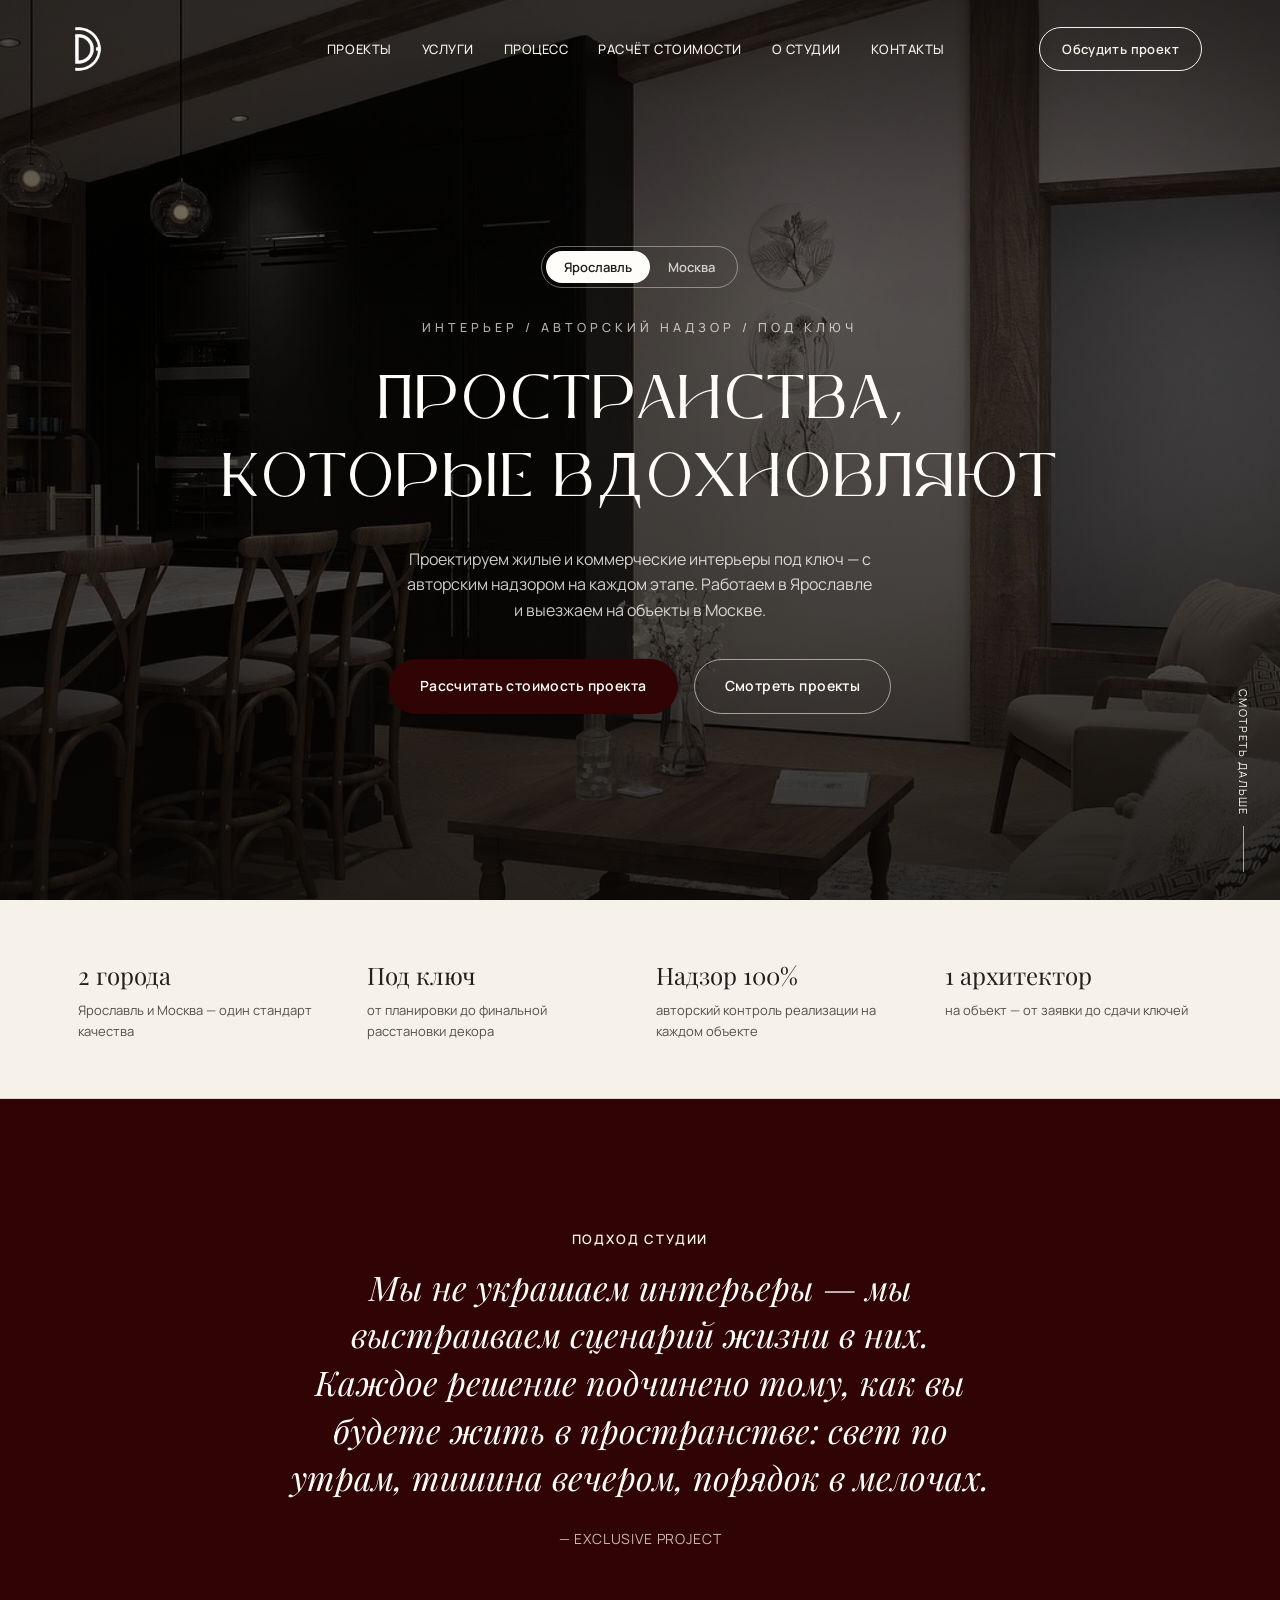
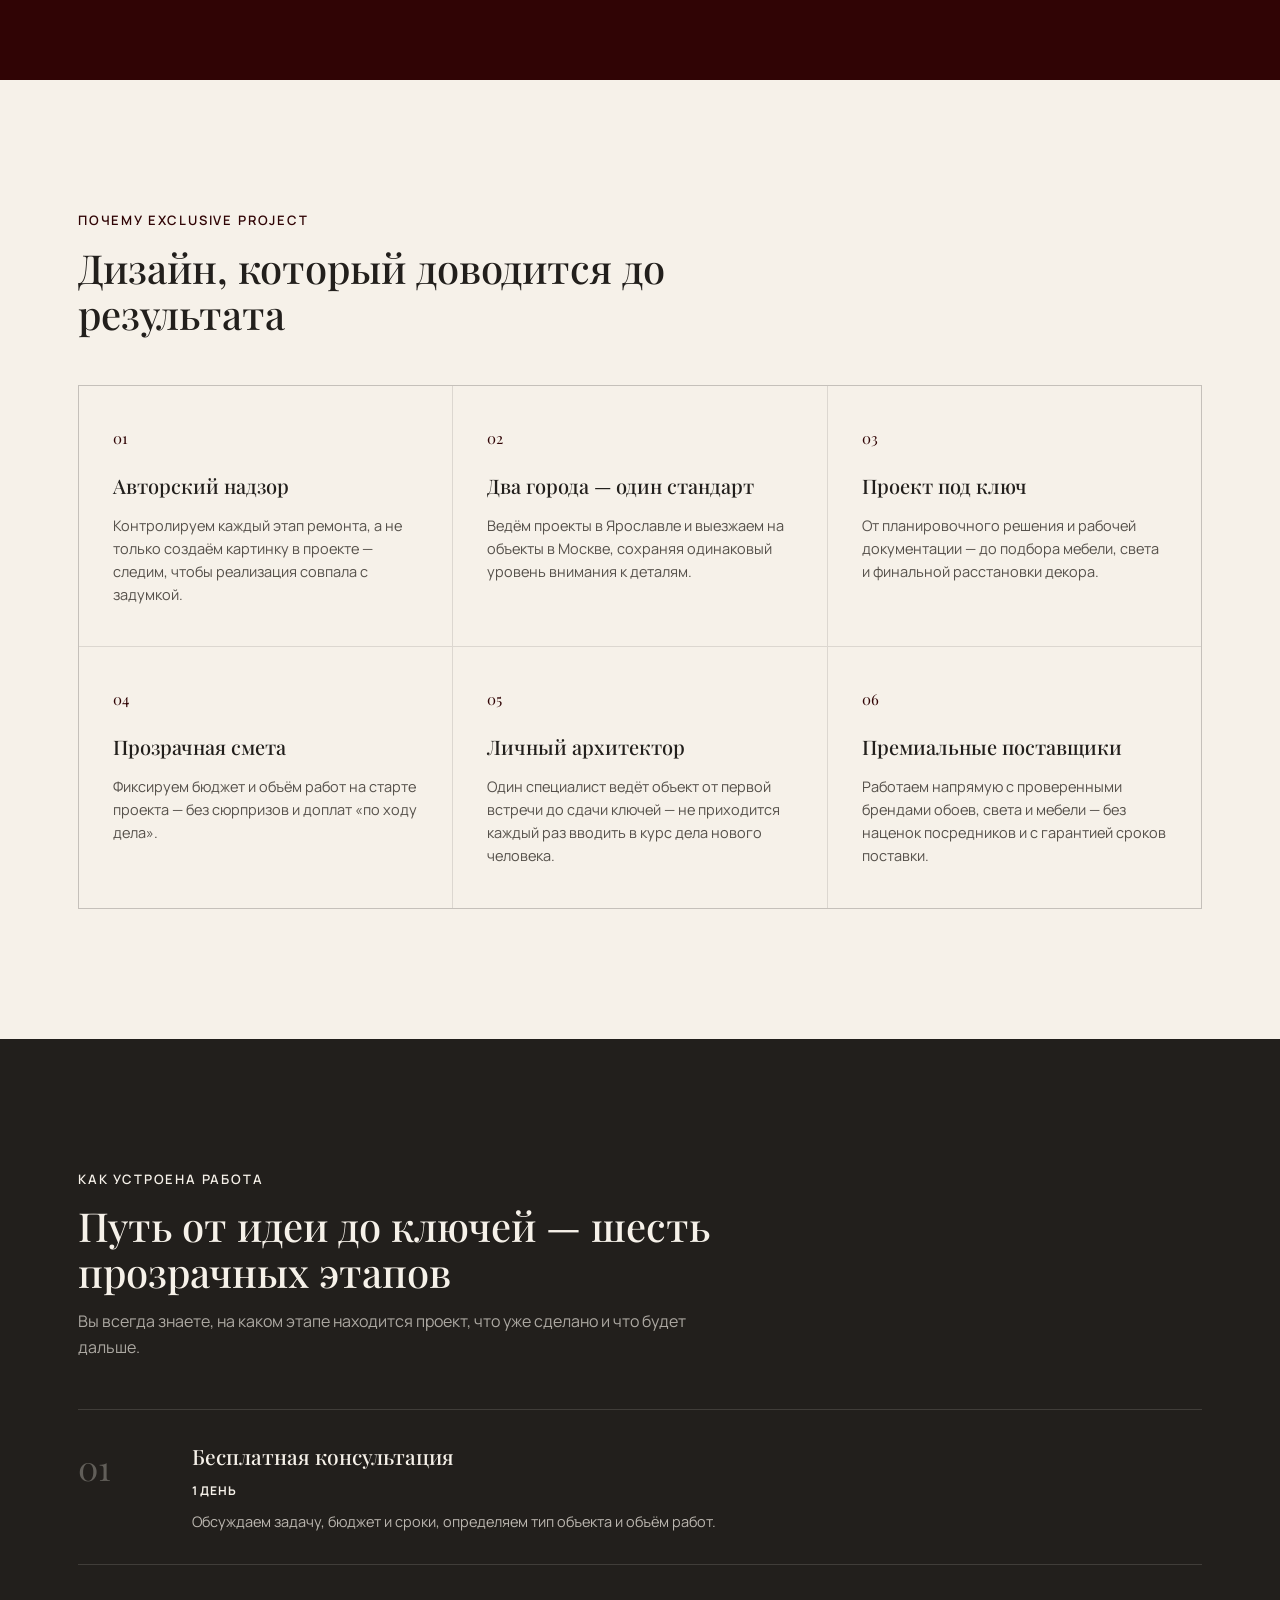
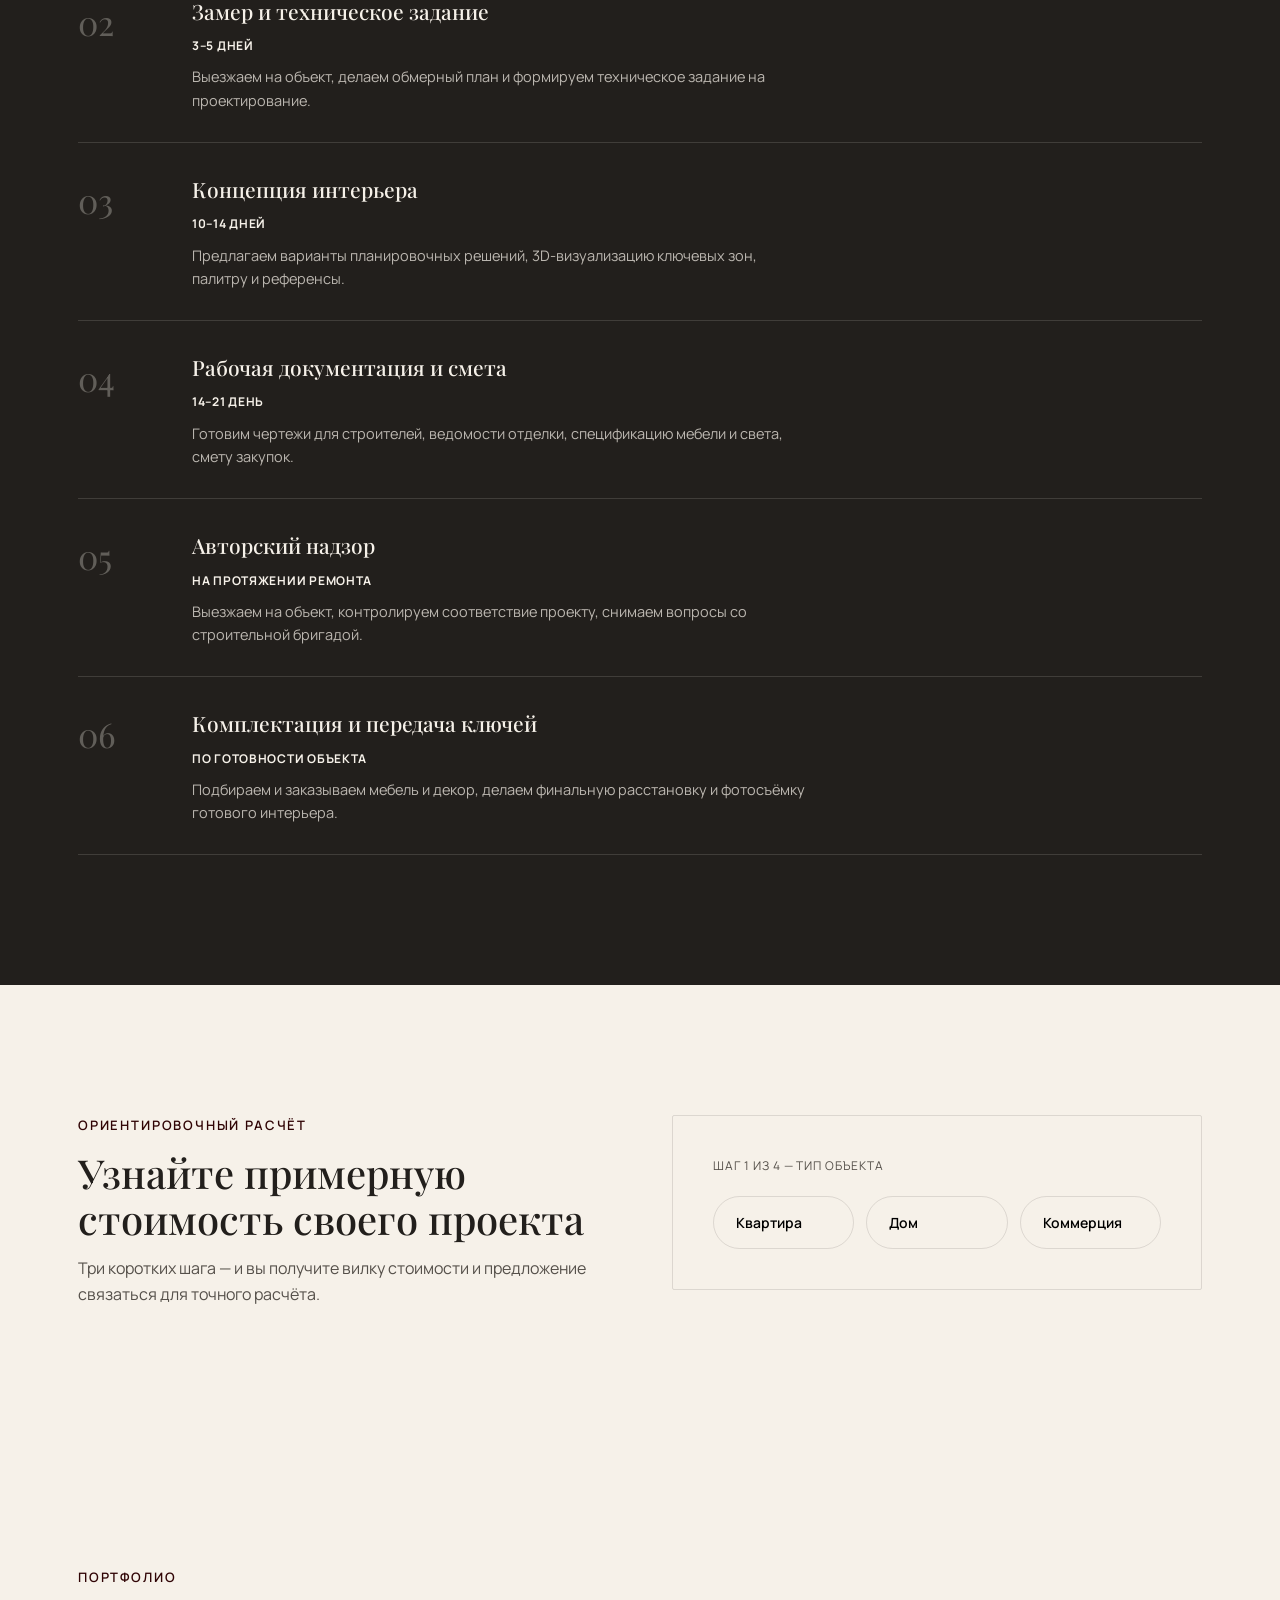
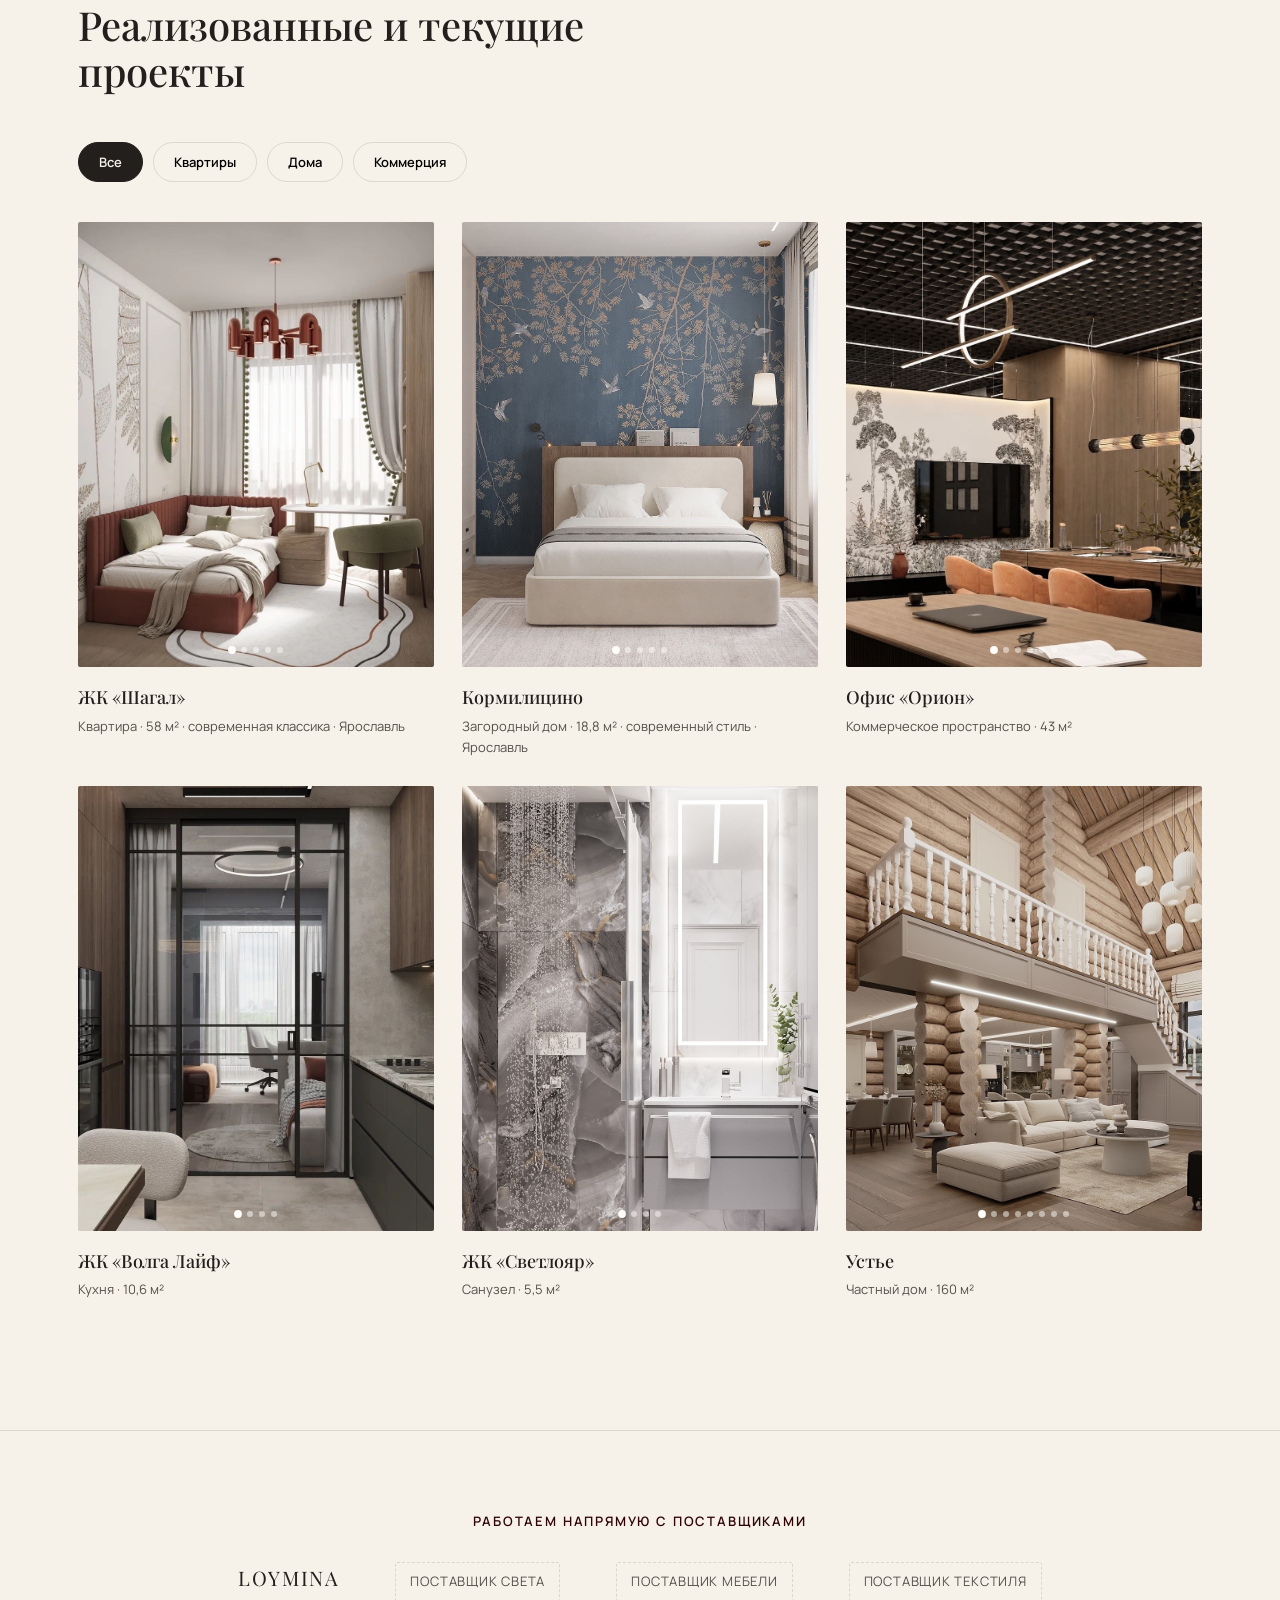
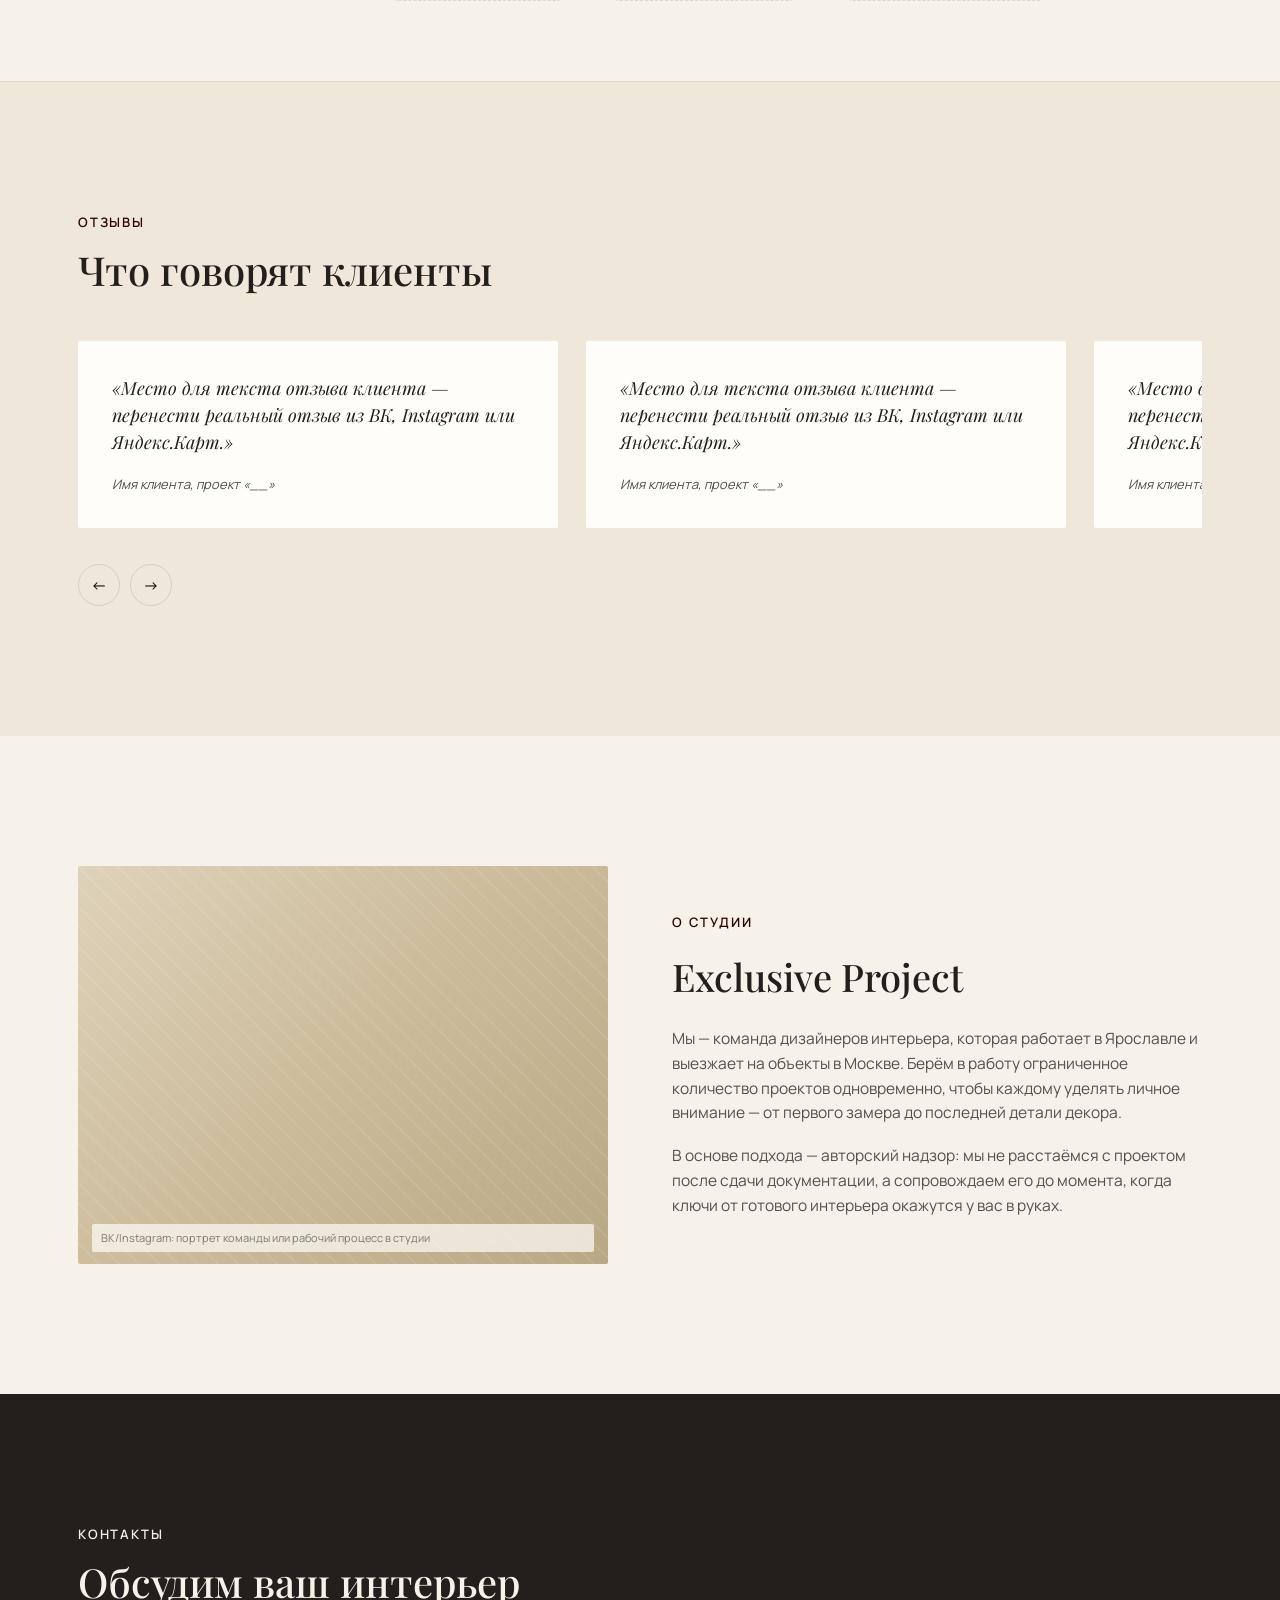
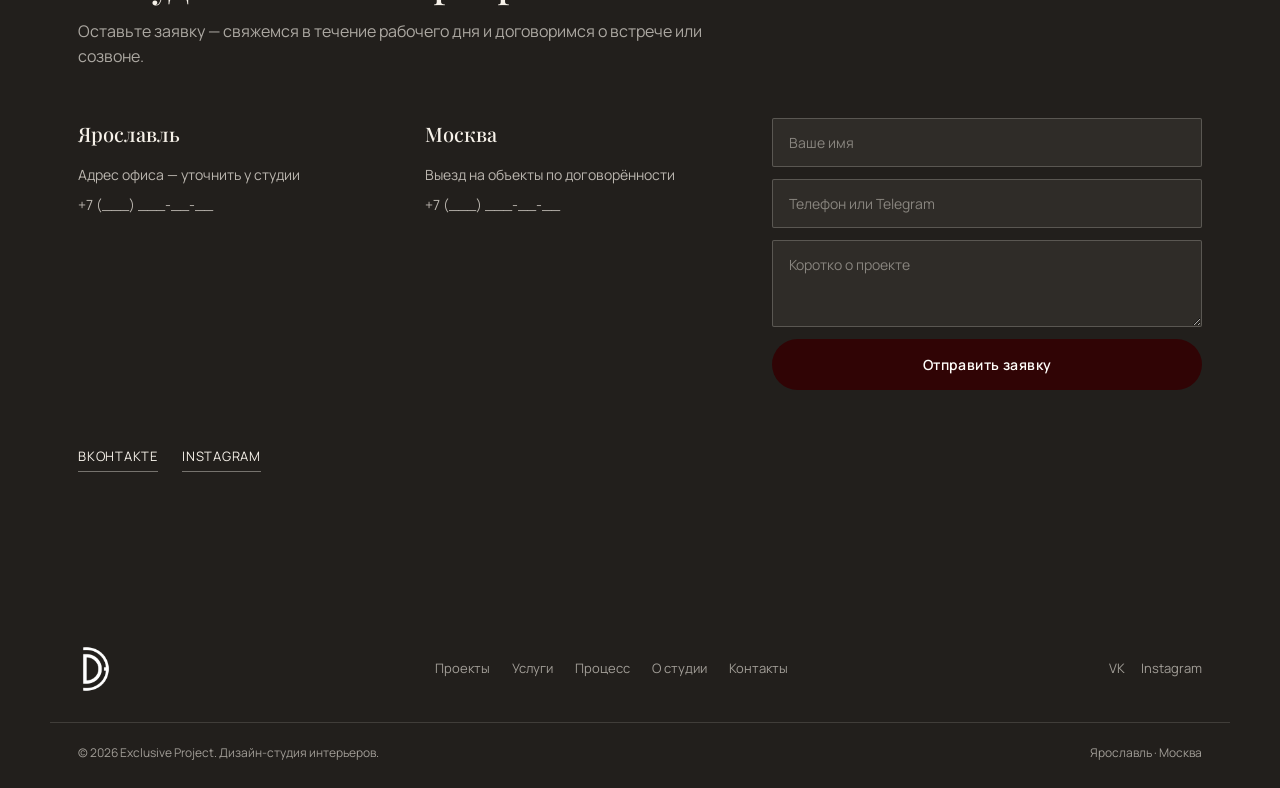
==== commit 718c6f3d: "Add real photos and gallery for Устье portfolio card 8 photos (log-house living areas, kitchen, stai" ====
--- a/index.html
+++ b/index.html
@@ -416,13 +416,25 @@
           </div>
         </article>
 
-        <article class="portfolio-card" data-cat="commercial">
-          <div class="ph-photo portfolio-photo" data-note="ВК: интерьер коммерческого помещения">
-            <div class="ph-photo-inner"></div>
+        <article class="portfolio-card" data-cat="house">
+          <div class="portfolio-photo portfolio-gallery">
+            <img class="gallery-img is-active" src="assets/images/portfolio/ustye-0.jpg" alt="Устье — гостиная с антресолью из бруса">
+            <img class="gallery-img" src="assets/images/portfolio/ustye-1.jpg" alt="Устье — гостиная, диванная зона">
+            <img class="gallery-img" src="assets/images/portfolio/ustye-2.jpg" alt="Устье — лестница на второй этаж">
+            <img class="gallery-img" src="assets/images/portfolio/ustye-3.jpg" alt="Устье — столовая зона">
+            <img class="gallery-img" src="assets/images/portfolio/ustye-4.jpg" alt="Устье — гостиная с телевизором">
+            <img class="gallery-img" src="assets/images/portfolio/ustye-5.jpg" alt="Устье — кухонный остров">
+            <img class="gallery-img" src="assets/images/portfolio/ustye-6.jpg" alt="Устье — спальня под скатной крышей">
+            <img class="gallery-img" src="assets/images/portfolio/ustye-7.jpg" alt="Устье — зона отдыха у окна">
+            <button type="button" class="gallery-nav gallery-prev" aria-label="Предыдущее фото">‹</button>
+            <button type="button" class="gallery-nav gallery-next" aria-label="Следующее фото">›</button>
+            <div class="gallery-dots">
+              <span class="dot is-active"></span><span class="dot"></span><span class="dot"></span><span class="dot"></span><span class="dot"></span><span class="dot"></span><span class="dot"></span><span class="dot"></span>
+            </div>
           </div>
           <div class="portfolio-info">
-            <h3>Проект в работе</h3>
-            <span>Коммерция · фото скоро</span>
+            <h3>Устье</h3>
+            <span>Частный дом · 160 м²</span>
           </div>
         </article>
 
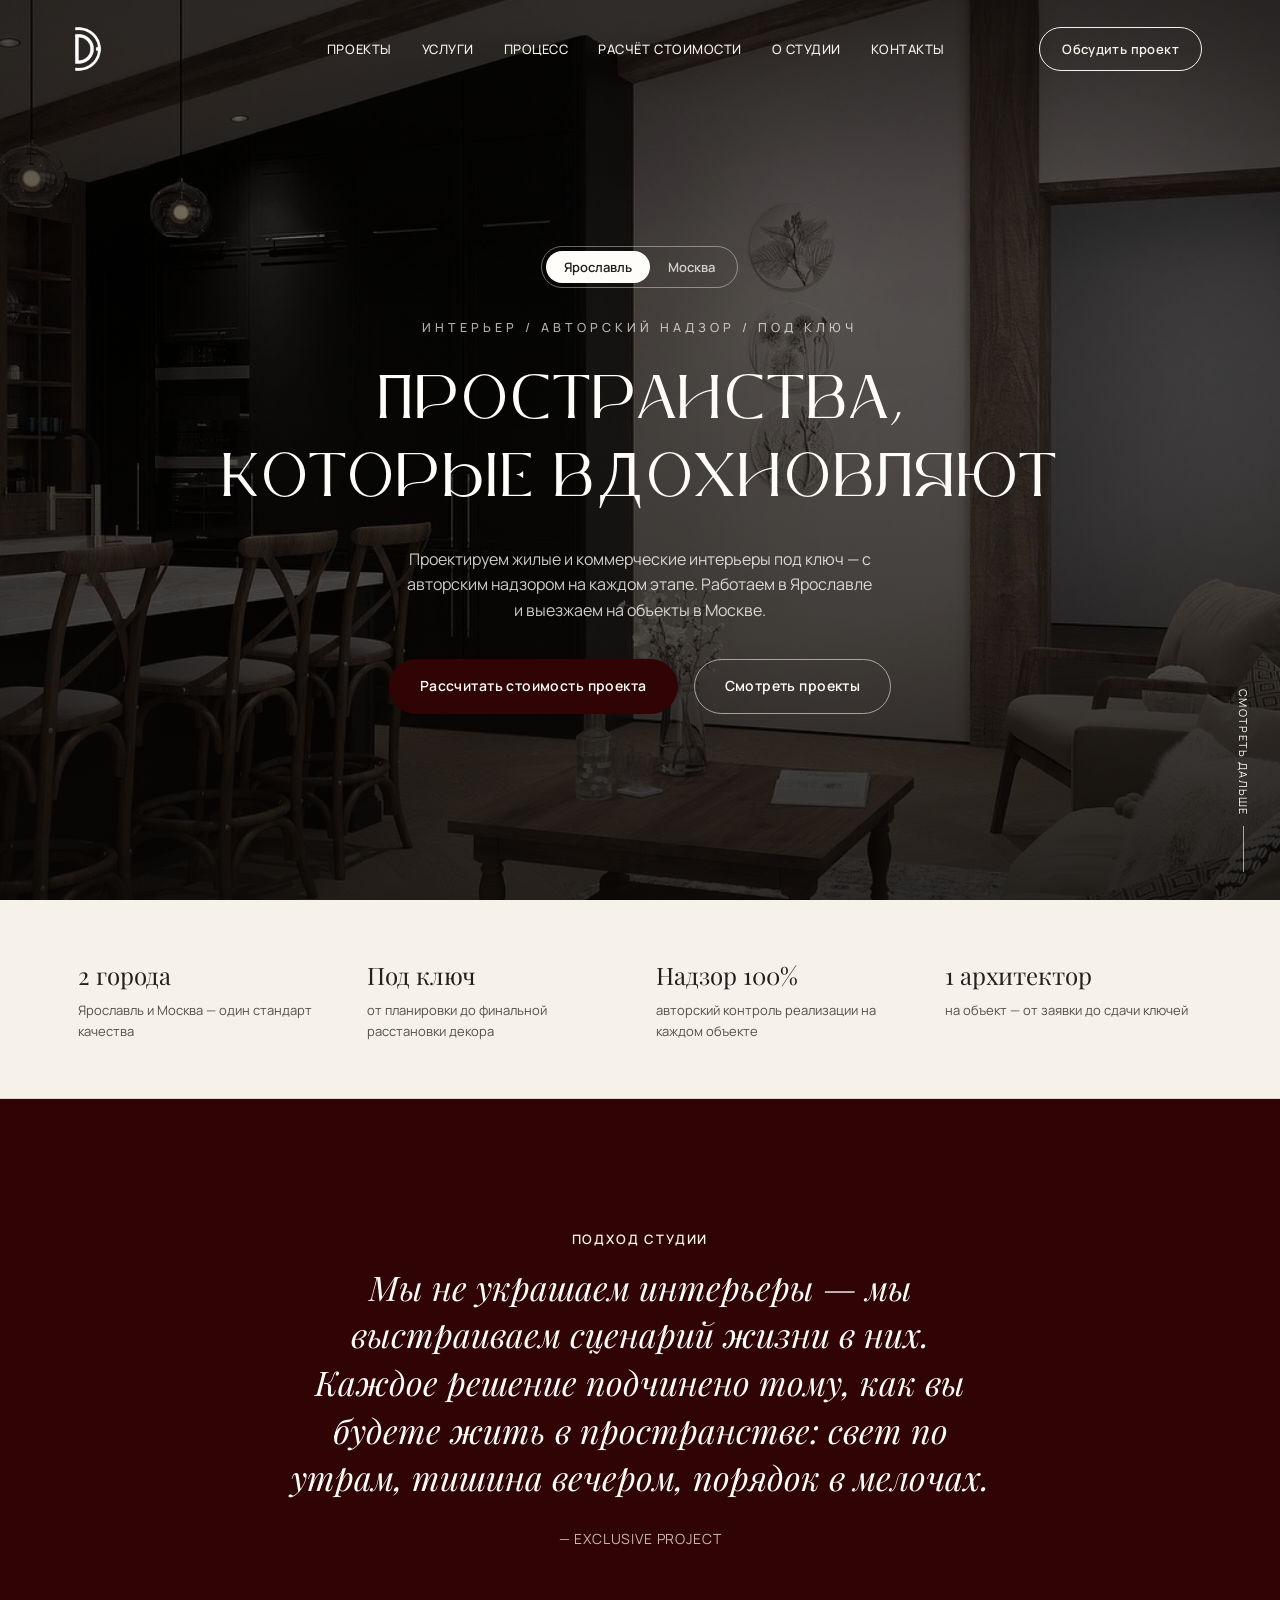
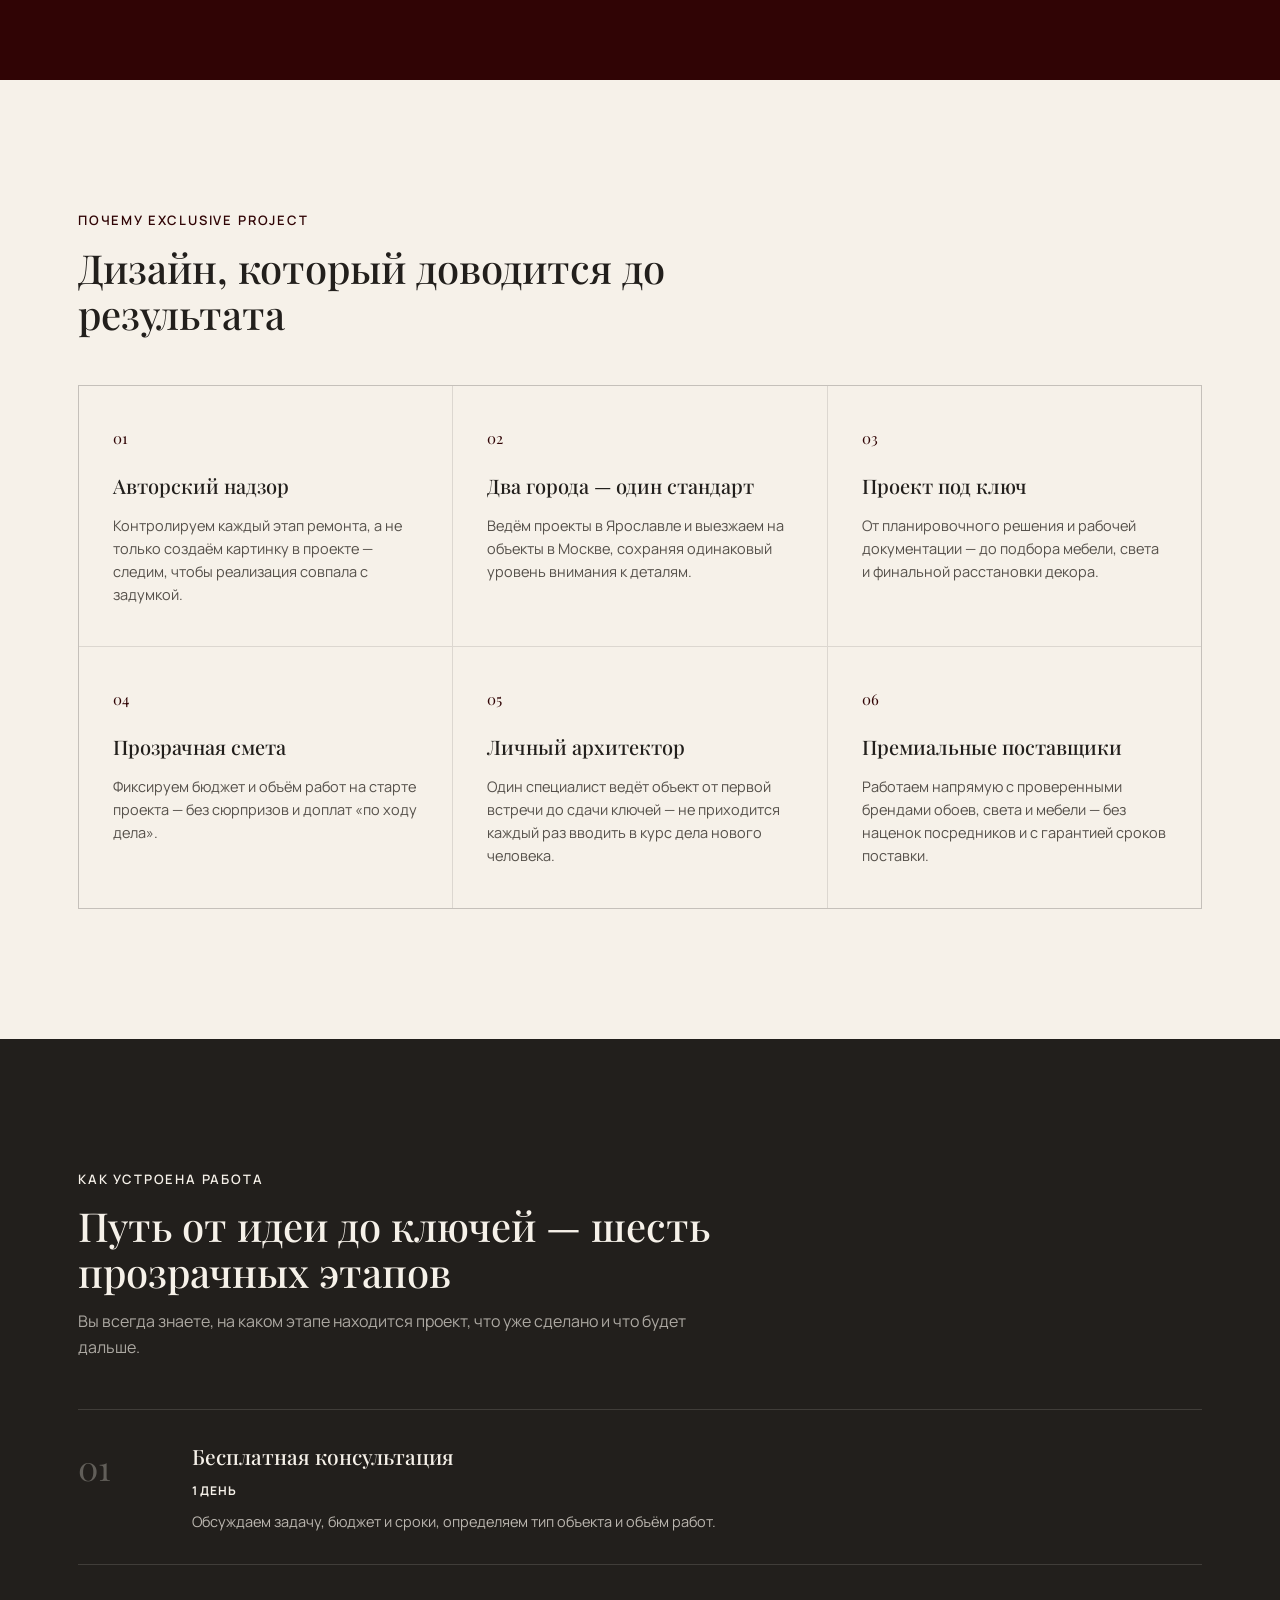
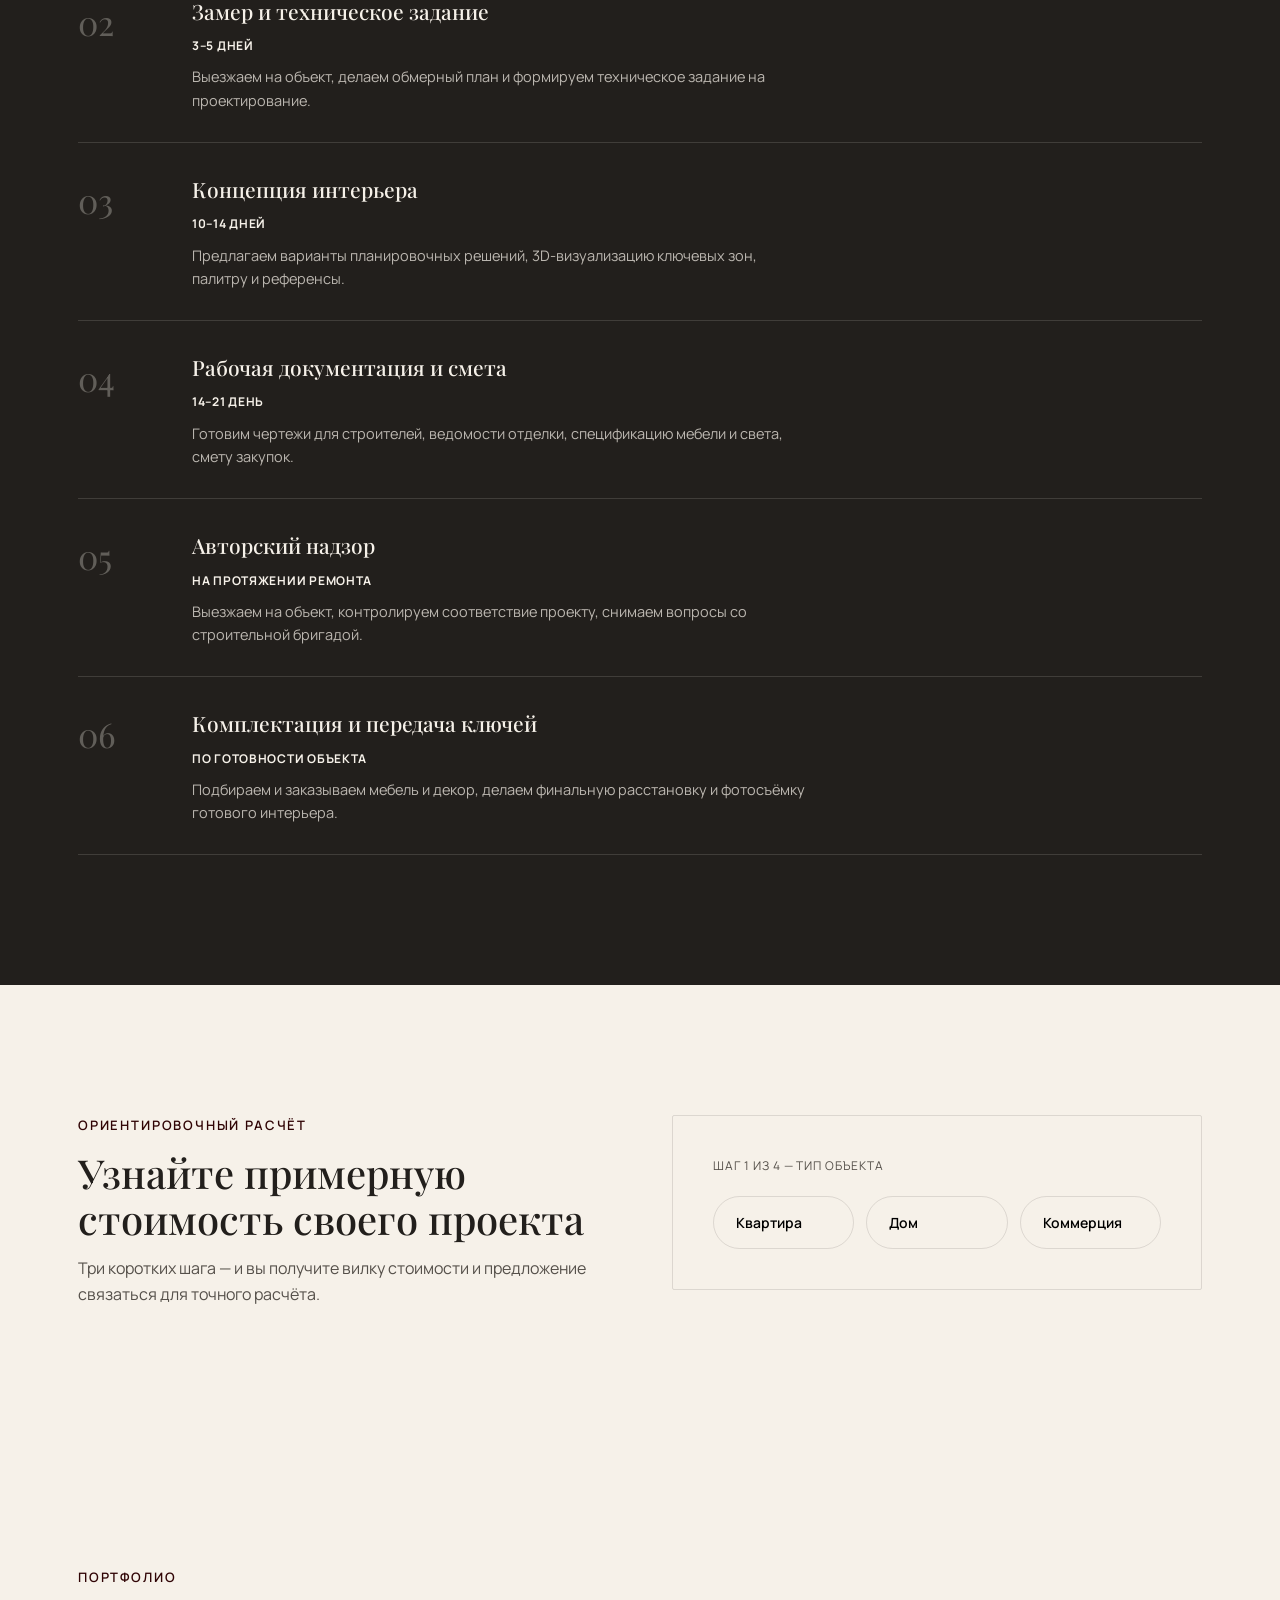
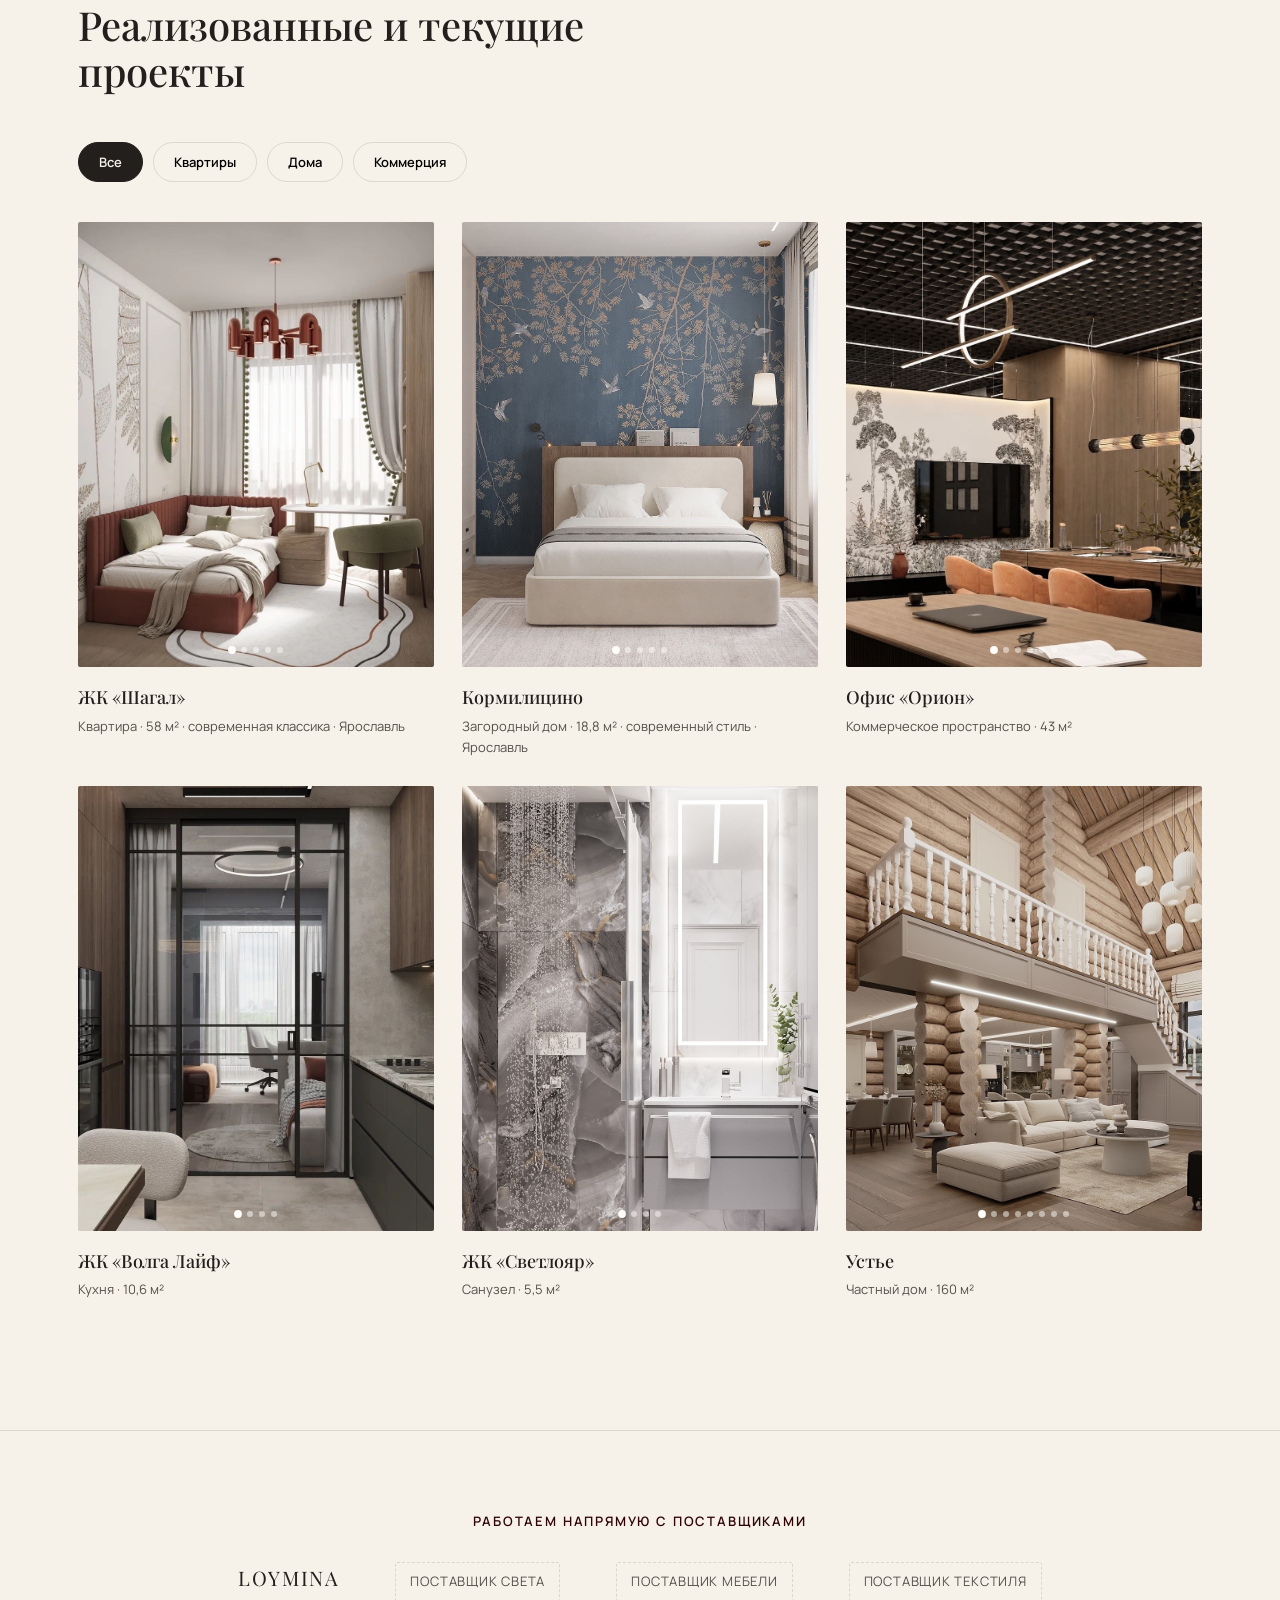
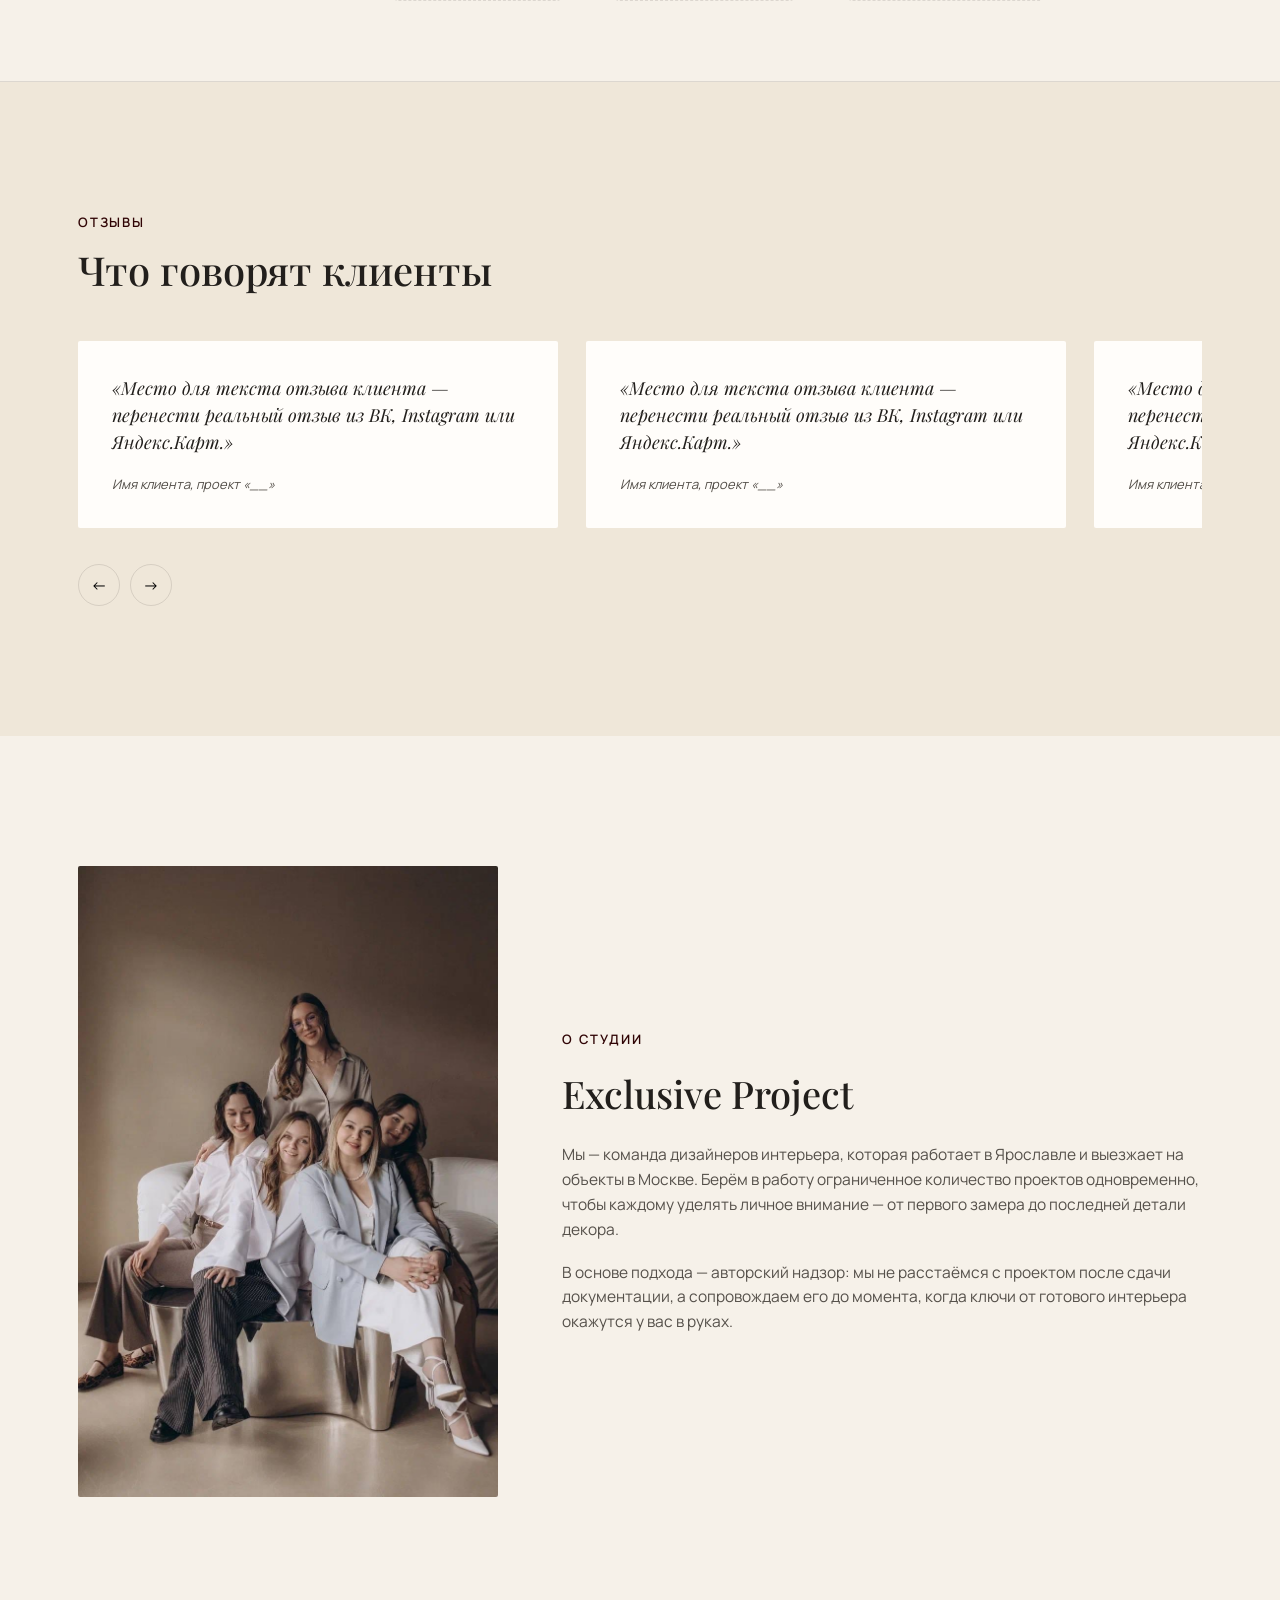
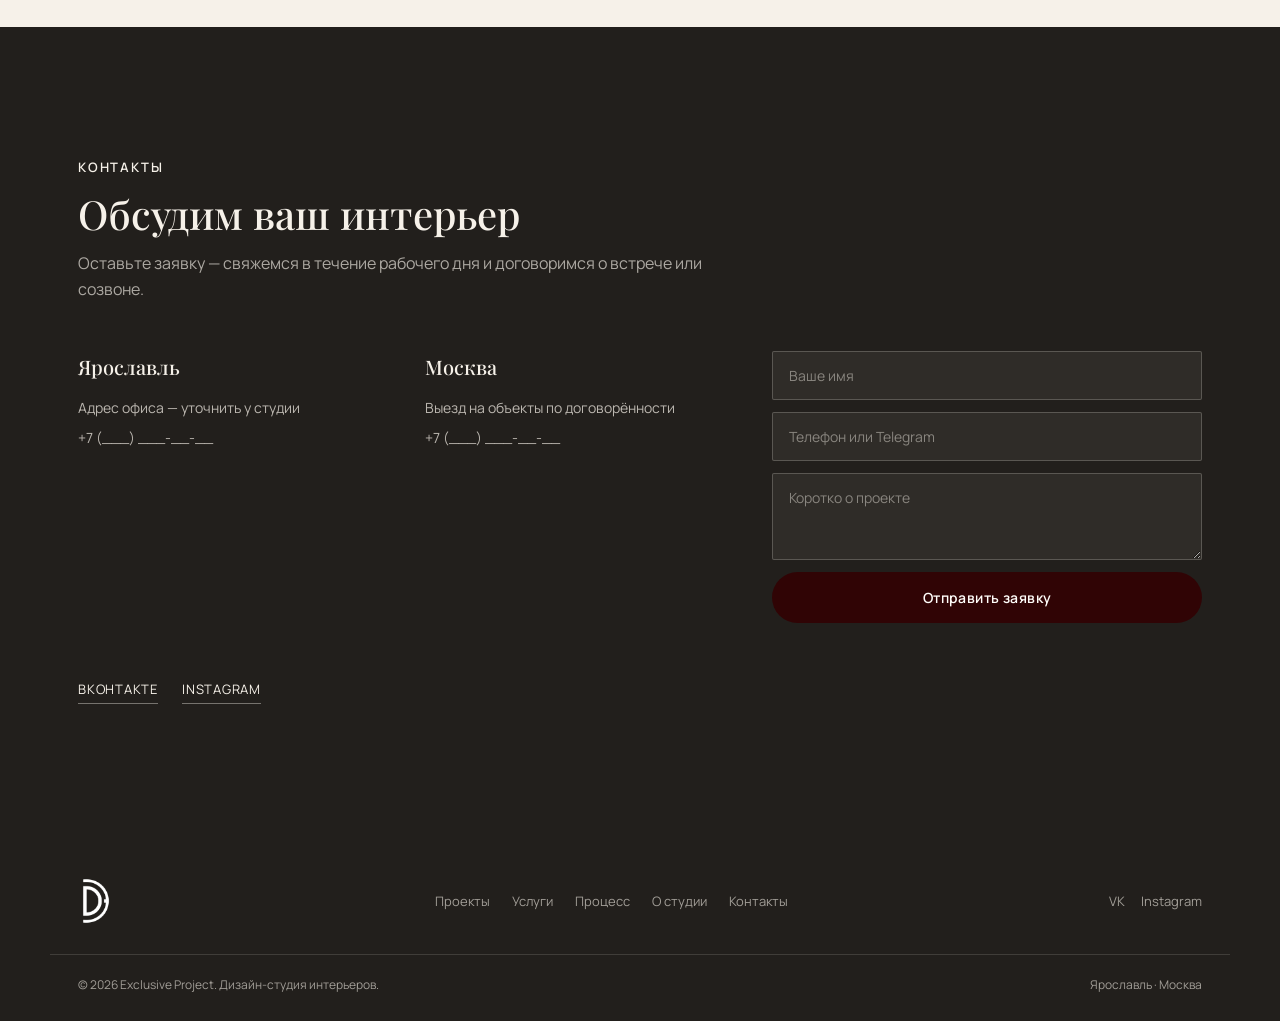
==== commit dd9b1e18: "Add real team photo to "About" section Replaced the placeholder with the studio's team portrait. Adj" ====
--- a/index.html
+++ b/index.html
@@ -489,8 +489,8 @@
   <!-- ========================= ABOUT ========================= -->
   <section class="about" id="about">
     <div class="wrap about-inner">
-      <div class="ph-photo about-photo" data-note="ВК/Instagram: портрет команды или рабочий процесс в студии">
-        <div class="ph-photo-inner"></div>
+      <div class="about-photo">
+        <img src="assets/images/misc/team.jpg" alt="Команда Exclusive Project">
       </div>
       <div class="about-text">
         <span class="eyebrow">О студии</span>
--- a/css/style.css
+++ b/css/style.css
@@ -570,8 +570,13 @@
 
 /* ============================= ABOUT ============================= */
 .about{ padding: 130px 0; }
-.about-inner{ display:grid; grid-template-columns: 1fr 1fr; gap: 64px; align-items:center; }
-.about-photo{ aspect-ratio: 4/3; }
+.about-inner{ display:grid; grid-template-columns: minmax(280px, 420px) 1fr; gap: 64px; align-items:center; }
+.about-photo{
+  aspect-ratio: 853/1280;
+  overflow: hidden;
+  border-radius: var(--radius);
+}
+.about-photo img{ width:100%; height:100%; object-fit:cover; display:block; }
 .about-text p{ color: var(--charcoal-soft); margin-top: 18px; font-size: 15.5px; }
 .about-text h2{ font-size: clamp(28px,4vw,38px); margin-bottom: 8px; }
 
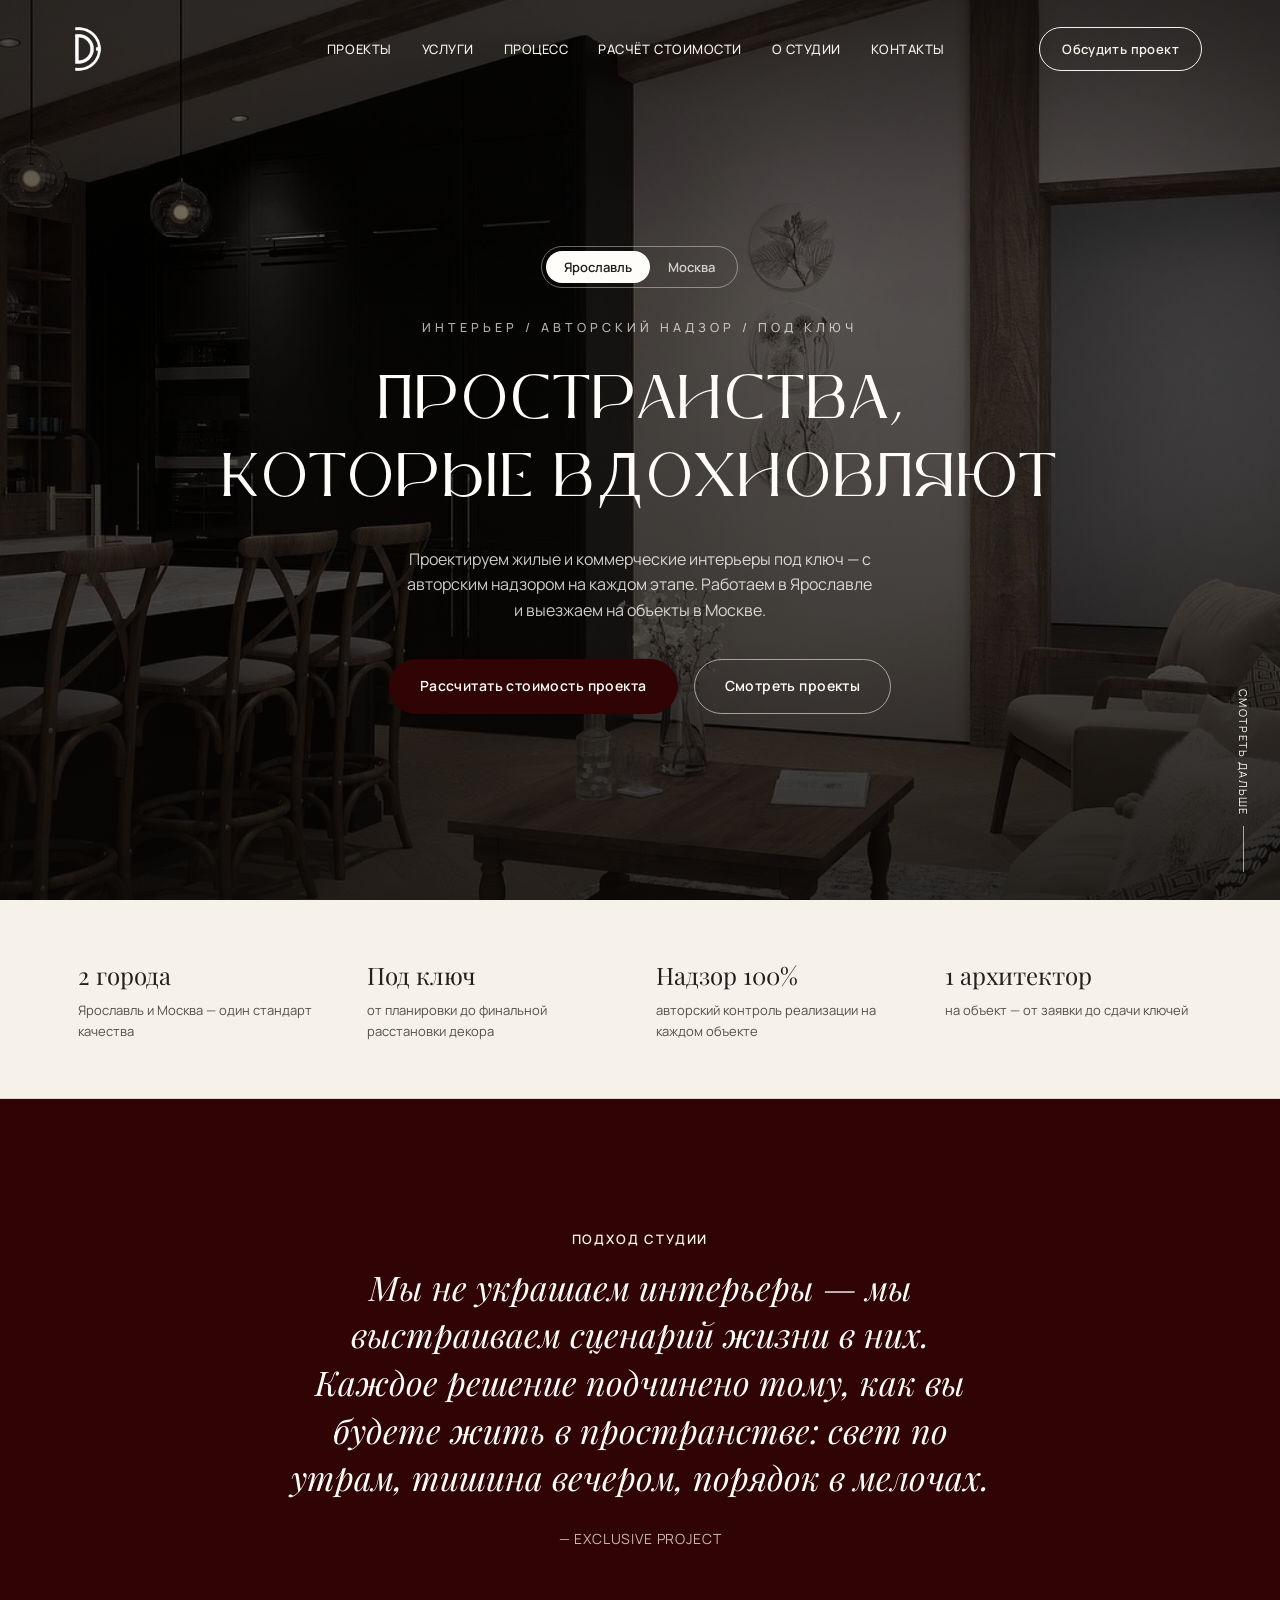
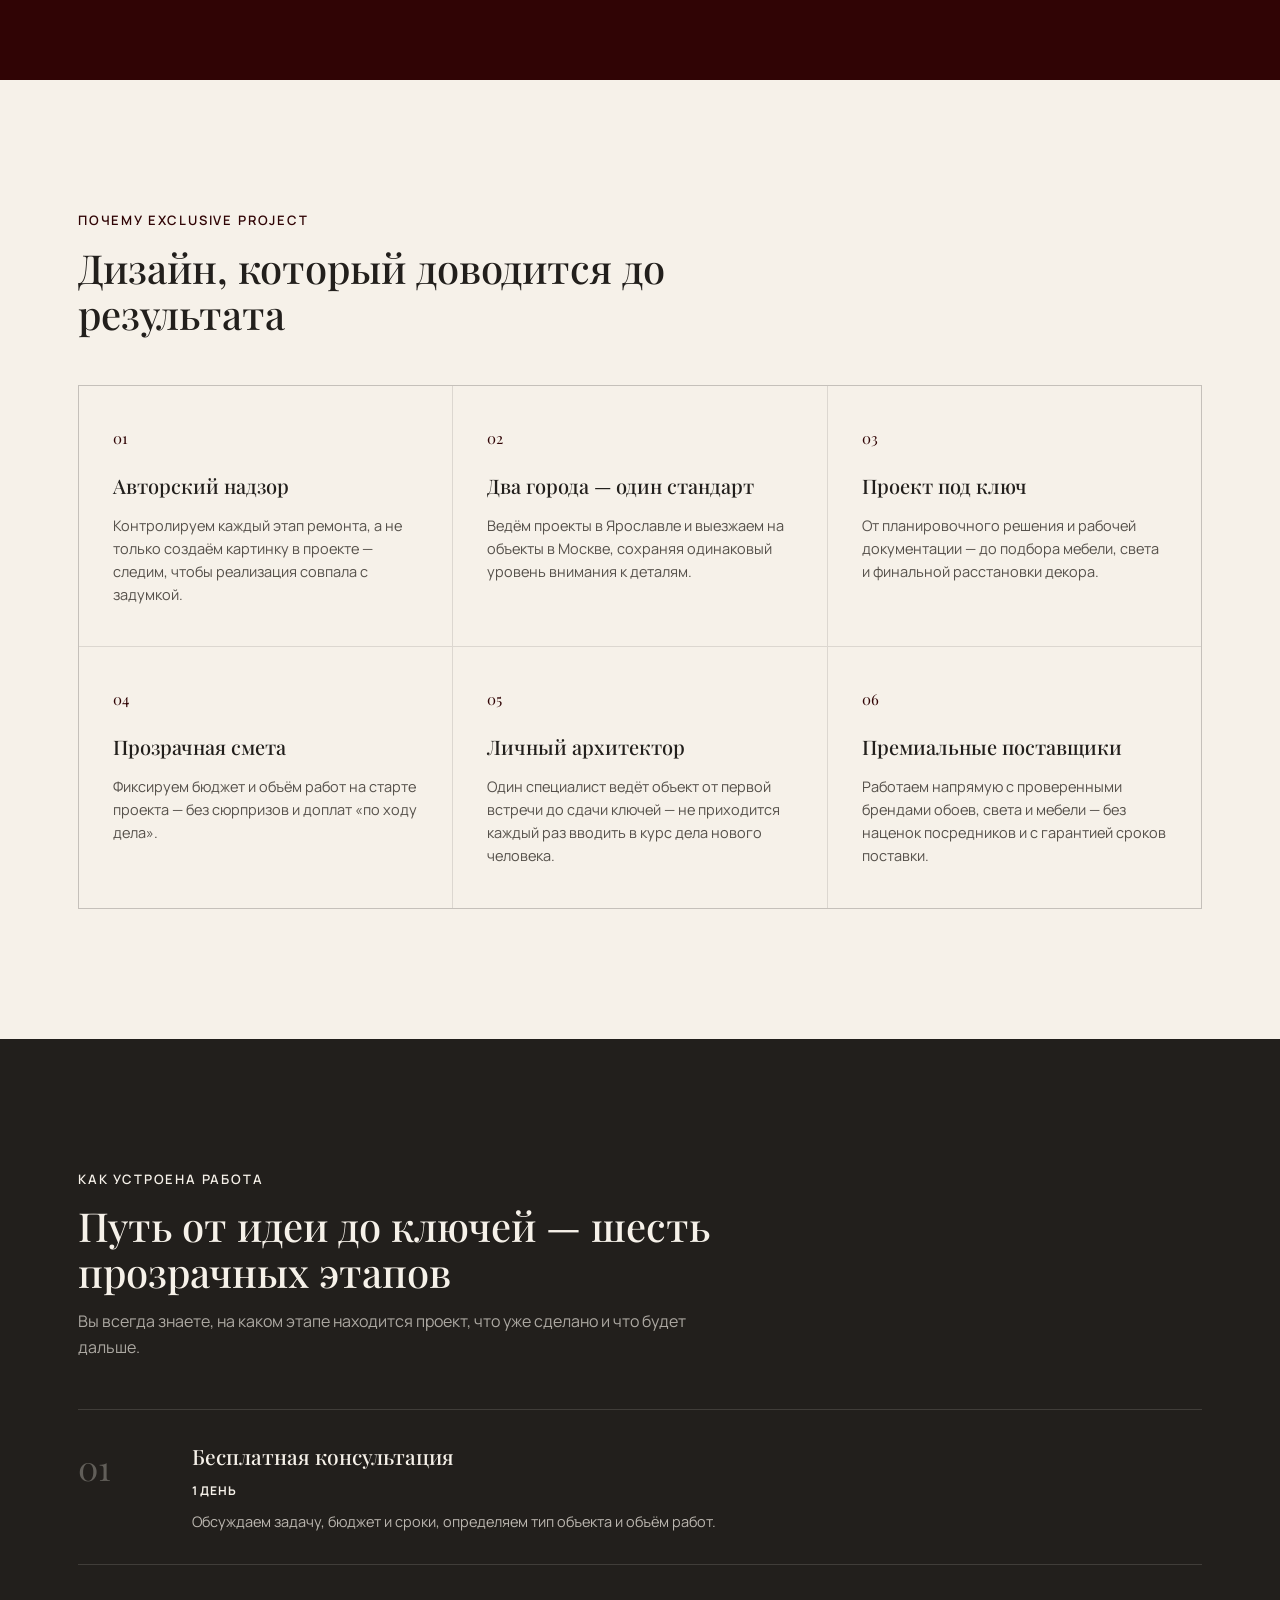
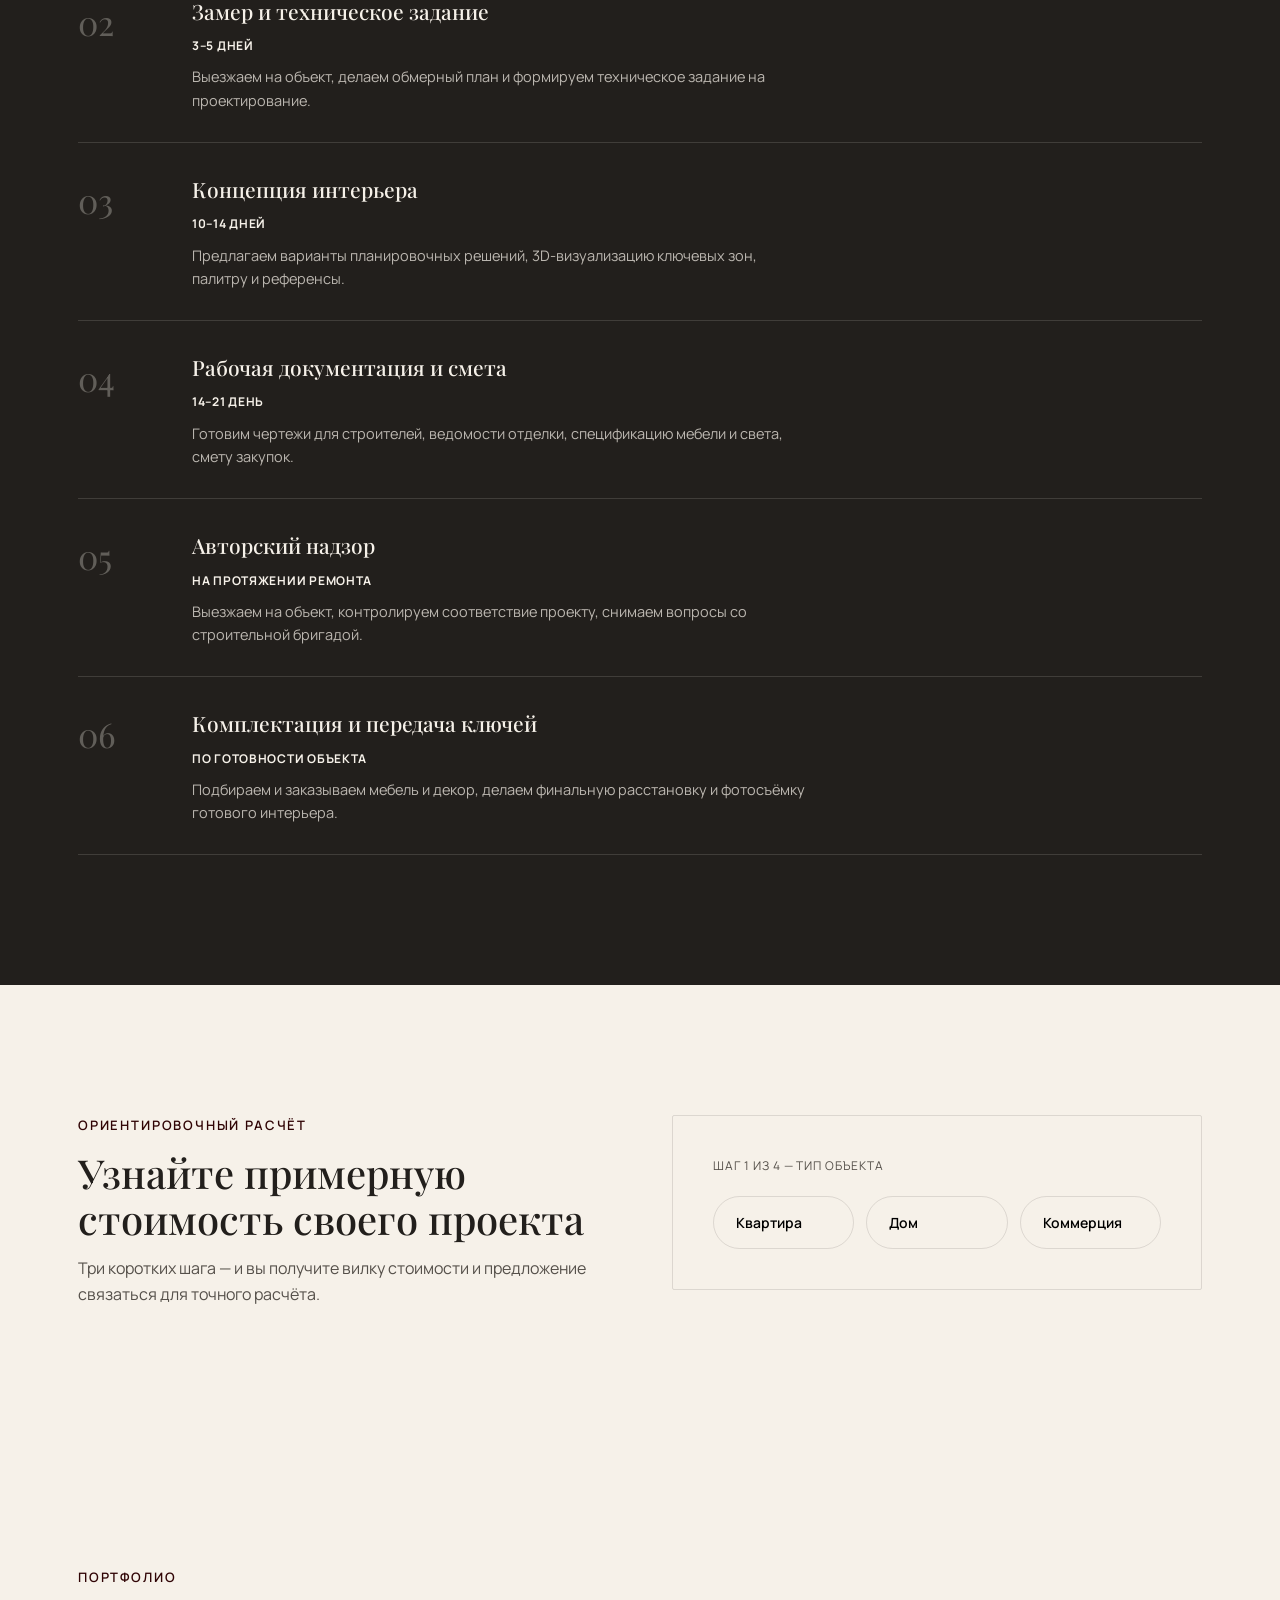
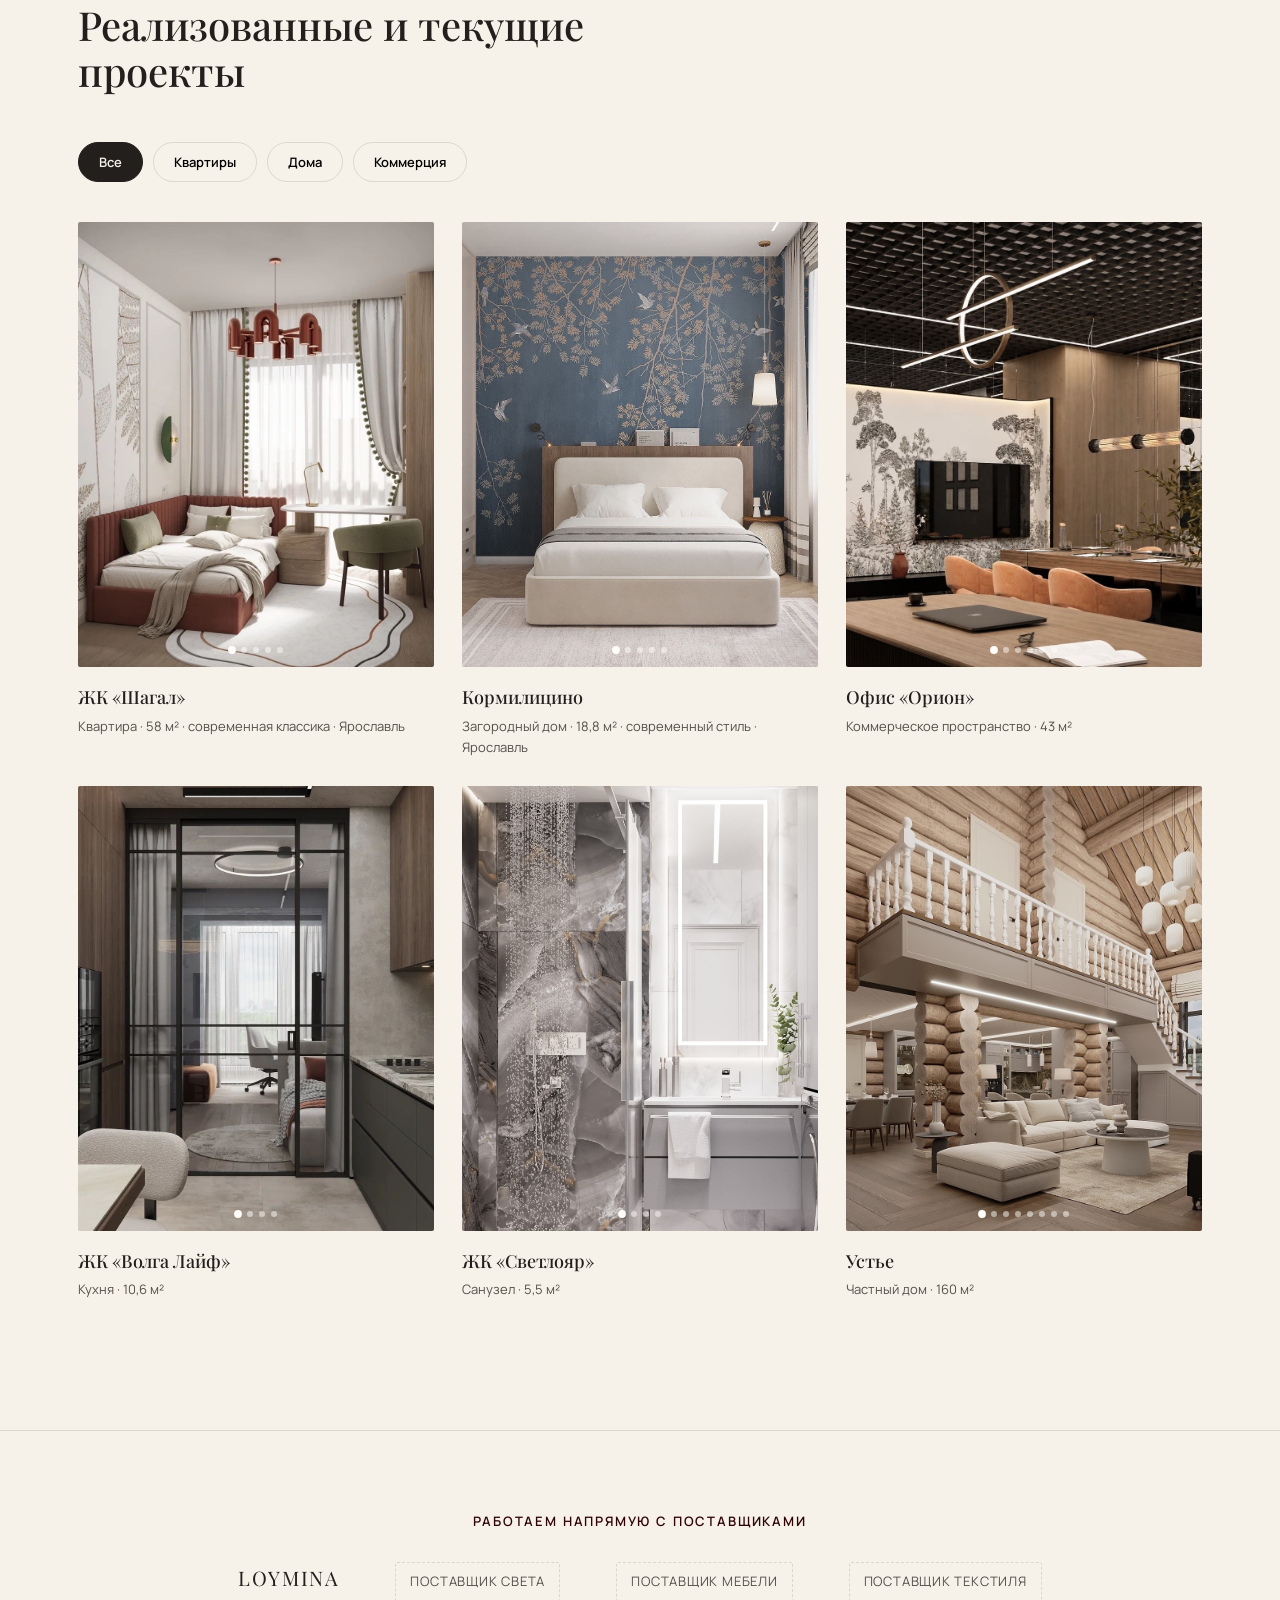
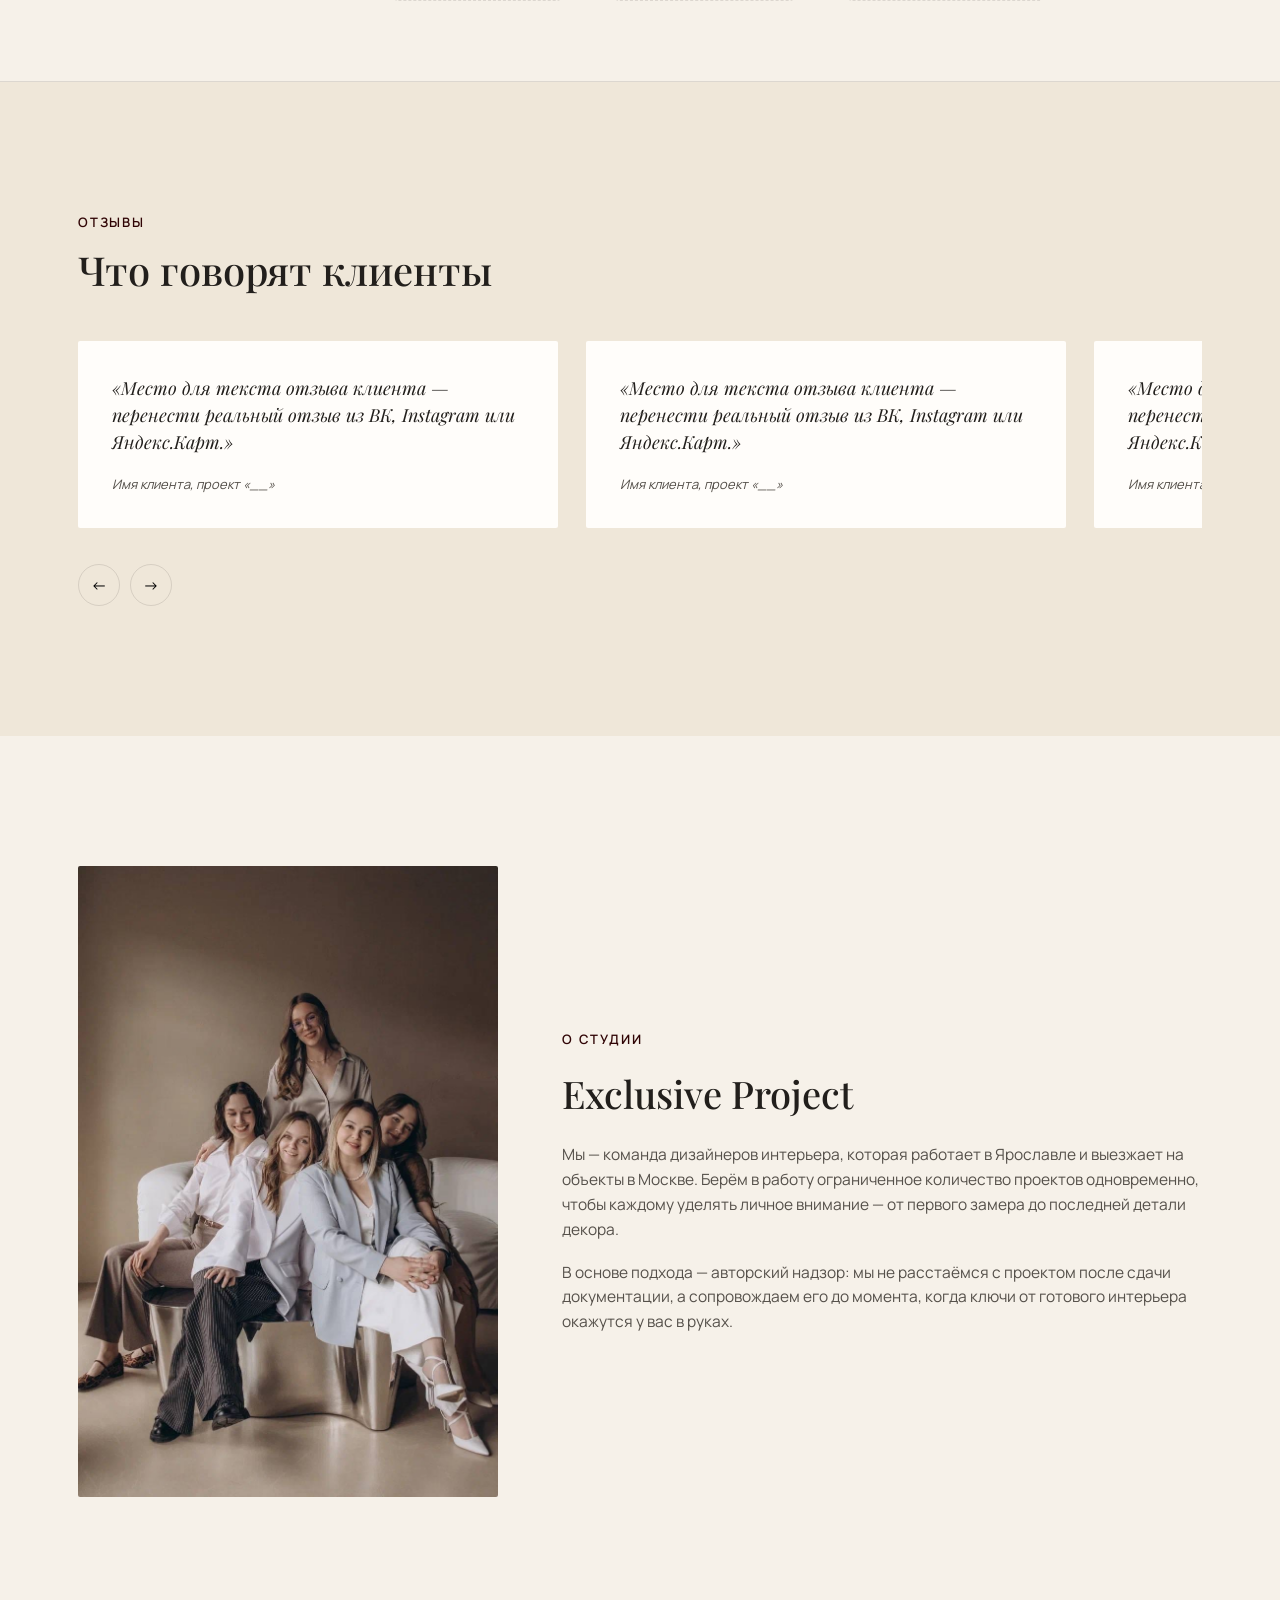
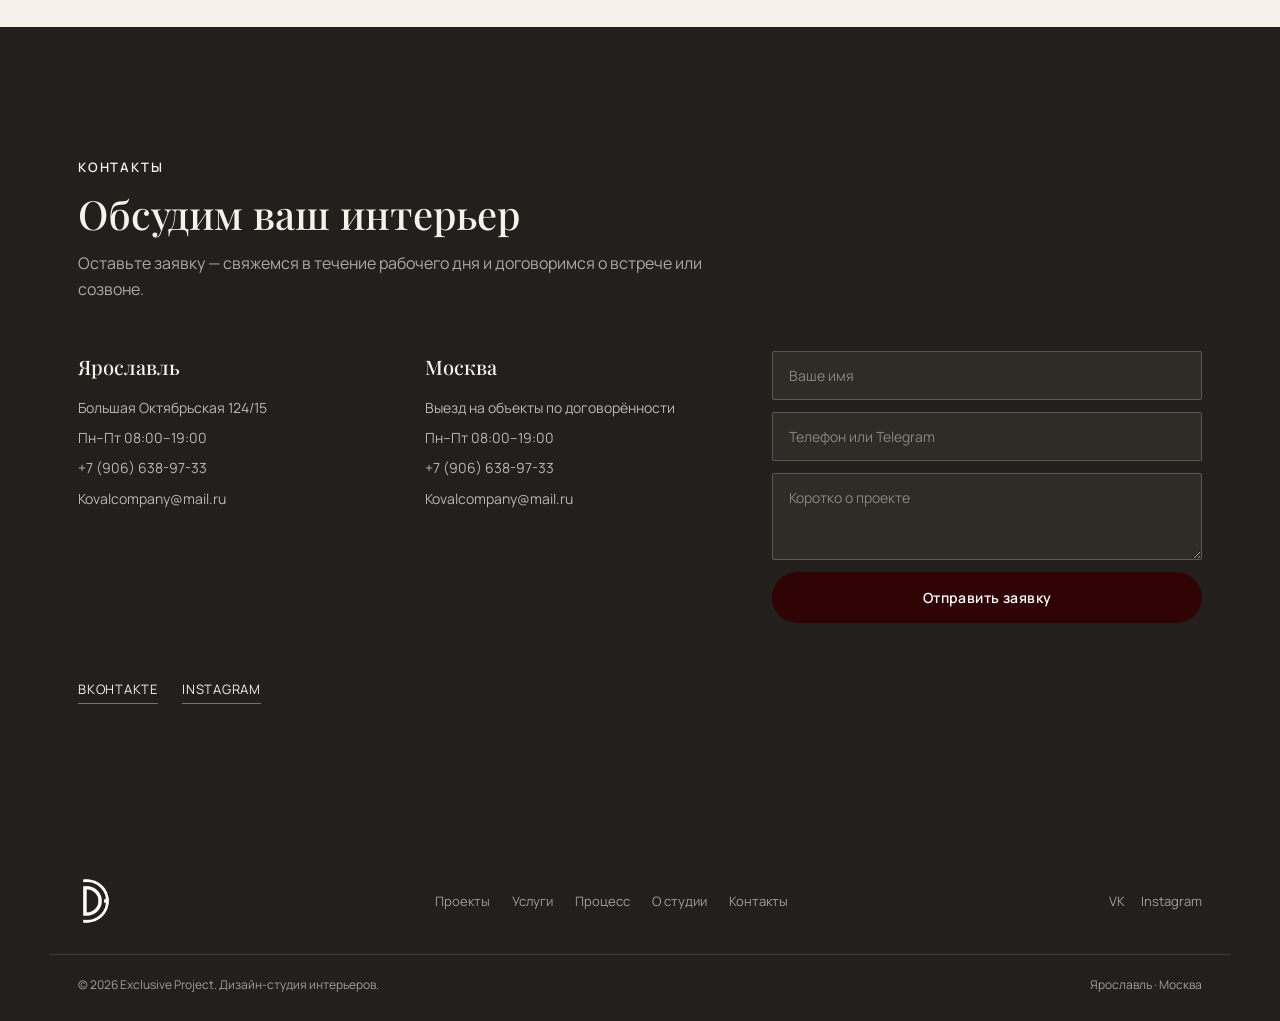
==== commit 41dce04c: "Add working hours and email, update phone number Added "Пн–Пт 08:00–19:00" and Kovalcompany@mail.ru " ====
--- a/index.html
+++ b/index.html
@@ -517,13 +517,17 @@
       <div class="contact-grid">
         <div class="contact-city">
           <h3>Ярославль</h3>
-          <p class="contact-detail">Адрес офиса — уточнить у студии</p>
-          <a href="tel:+70000000000" class="contact-detail contact-link">+7 (___) ___-__-__</a>
+          <p class="contact-detail">Большая Октябрьская 124/15</p>
+          <p class="contact-detail">Пн–Пт 08:00–19:00</p>
+          <a href="tel:+79066389733" class="contact-detail contact-link">+7 (906) 638-97-33</a>
+          <a href="mailto:Kovalcompany@mail.ru" class="contact-detail contact-link">Kovalcompany@mail.ru</a>
         </div>
         <div class="contact-city">
           <h3>Москва</h3>
           <p class="contact-detail">Выезд на объекты по договорённости</p>
-          <a href="tel:+70000000000" class="contact-detail contact-link">+7 (___) ___-__-__</a>
+          <p class="contact-detail">Пн–Пт 08:00–19:00</p>
+          <a href="tel:+79066389733" class="contact-detail contact-link">+7 (906) 638-97-33</a>
+          <a href="mailto:Kovalcompany@mail.ru" class="contact-detail contact-link">Kovalcompany@mail.ru</a>
         </div>
         <form class="contact-form" id="contactForm">
           <input type="text" name="name" placeholder="Ваше имя" required>
@@ -537,8 +541,8 @@
         <a href="https://vk.ru/exclusiveproject76" target="_blank" rel="noopener">ВКонтакте</a>
         <a href="https://www.instagram.com/exclusive_design76" target="_blank" rel="noopener">Instagram</a>
       </div>
-      <!-- TODO(студия): указать реальные телефоны/адреса, подключить Telegram/WhatsApp
-           если нужны — сейчас в футере и здесь только рабочие ссылки на ВК и Instagram. -->
+      <!-- TODO(студия): если нужны Telegram/WhatsApp — сейчас в футере и здесь
+           только рабочие ссылки на ВК и Instagram. -->
     </div>
   </section>
 
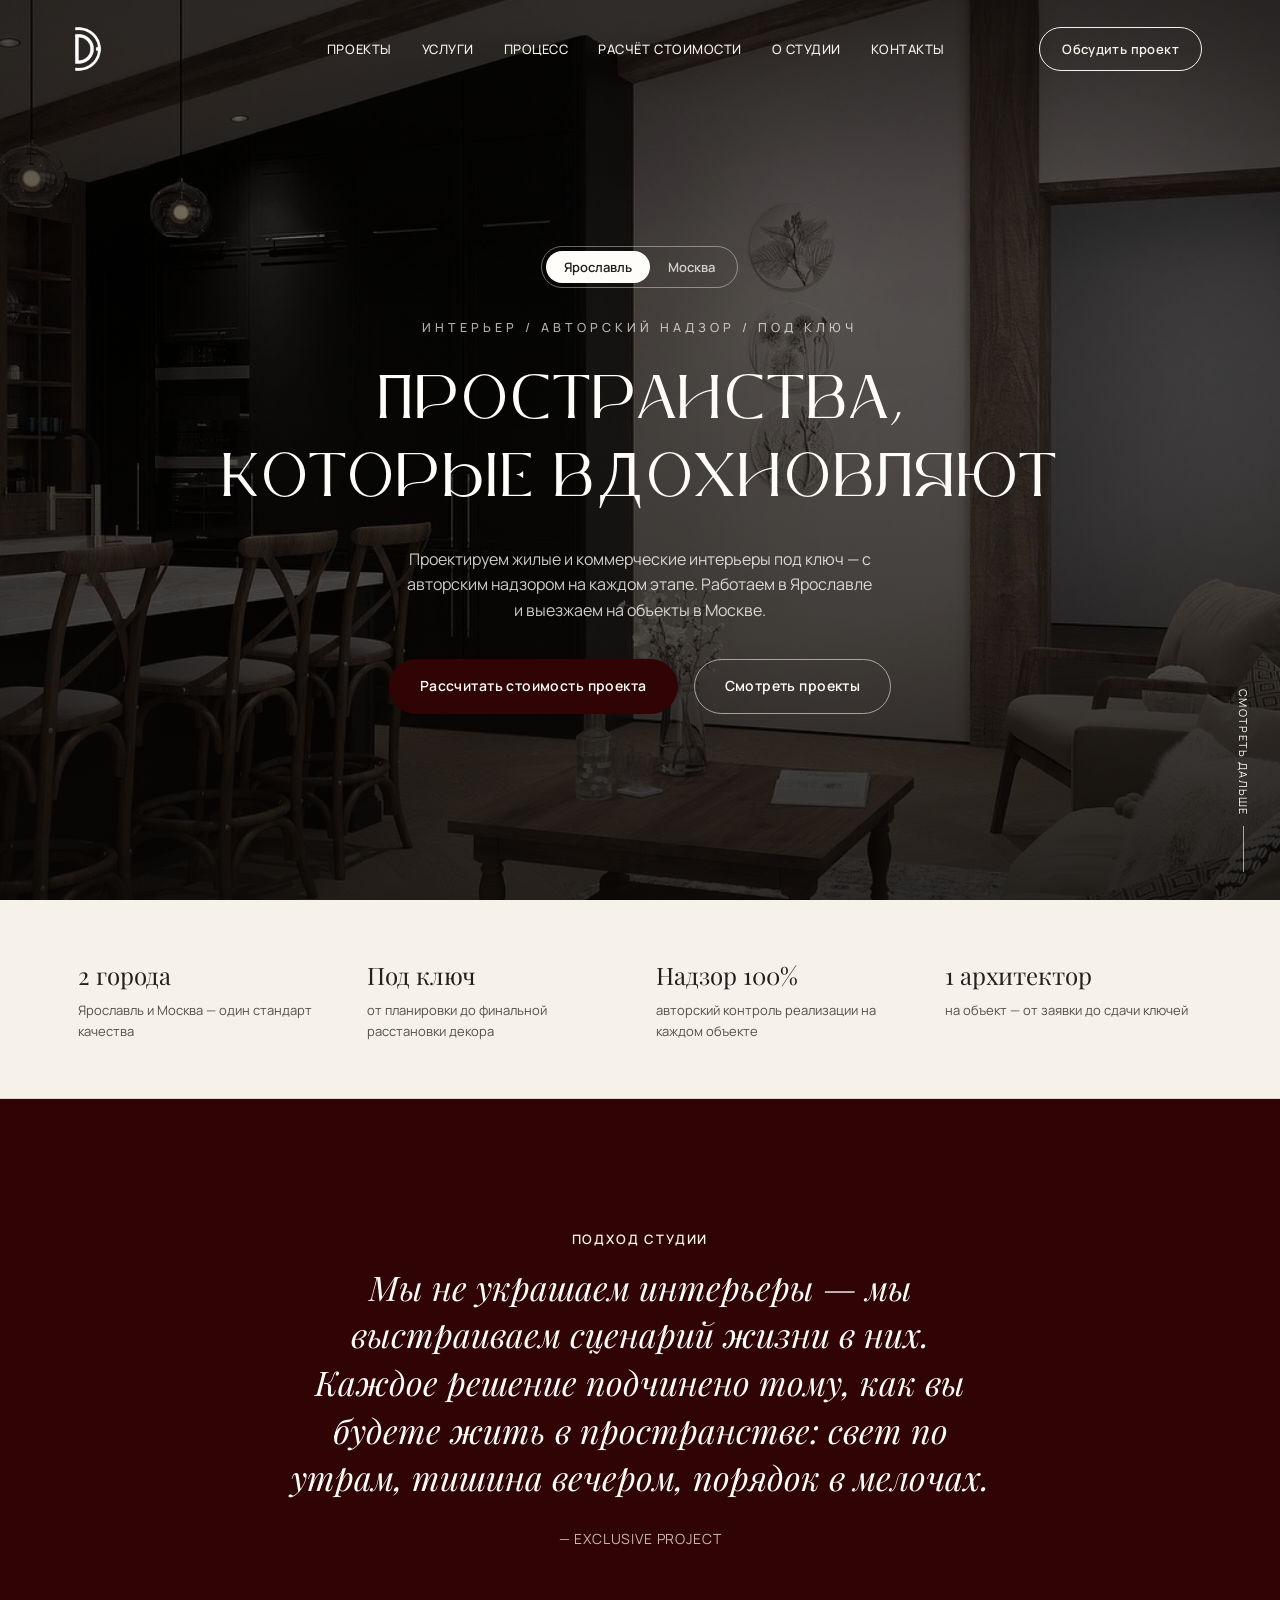
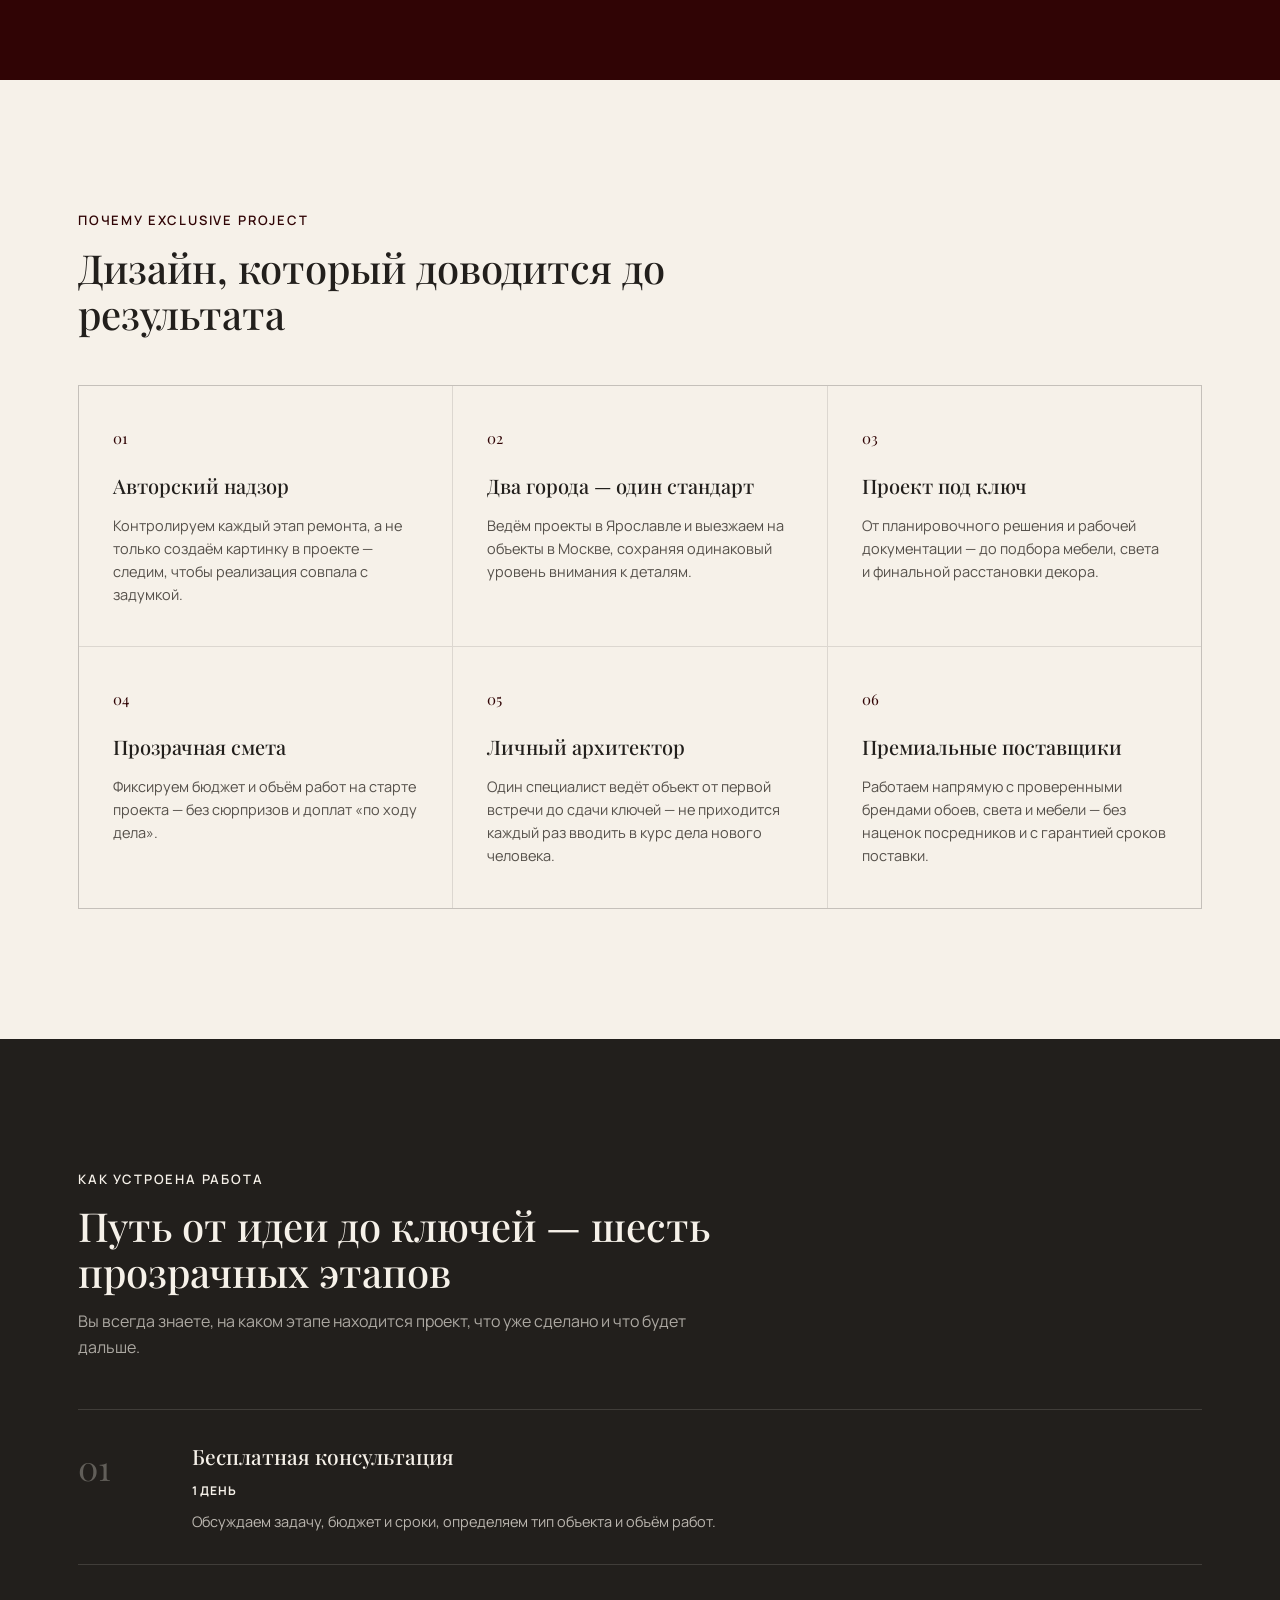
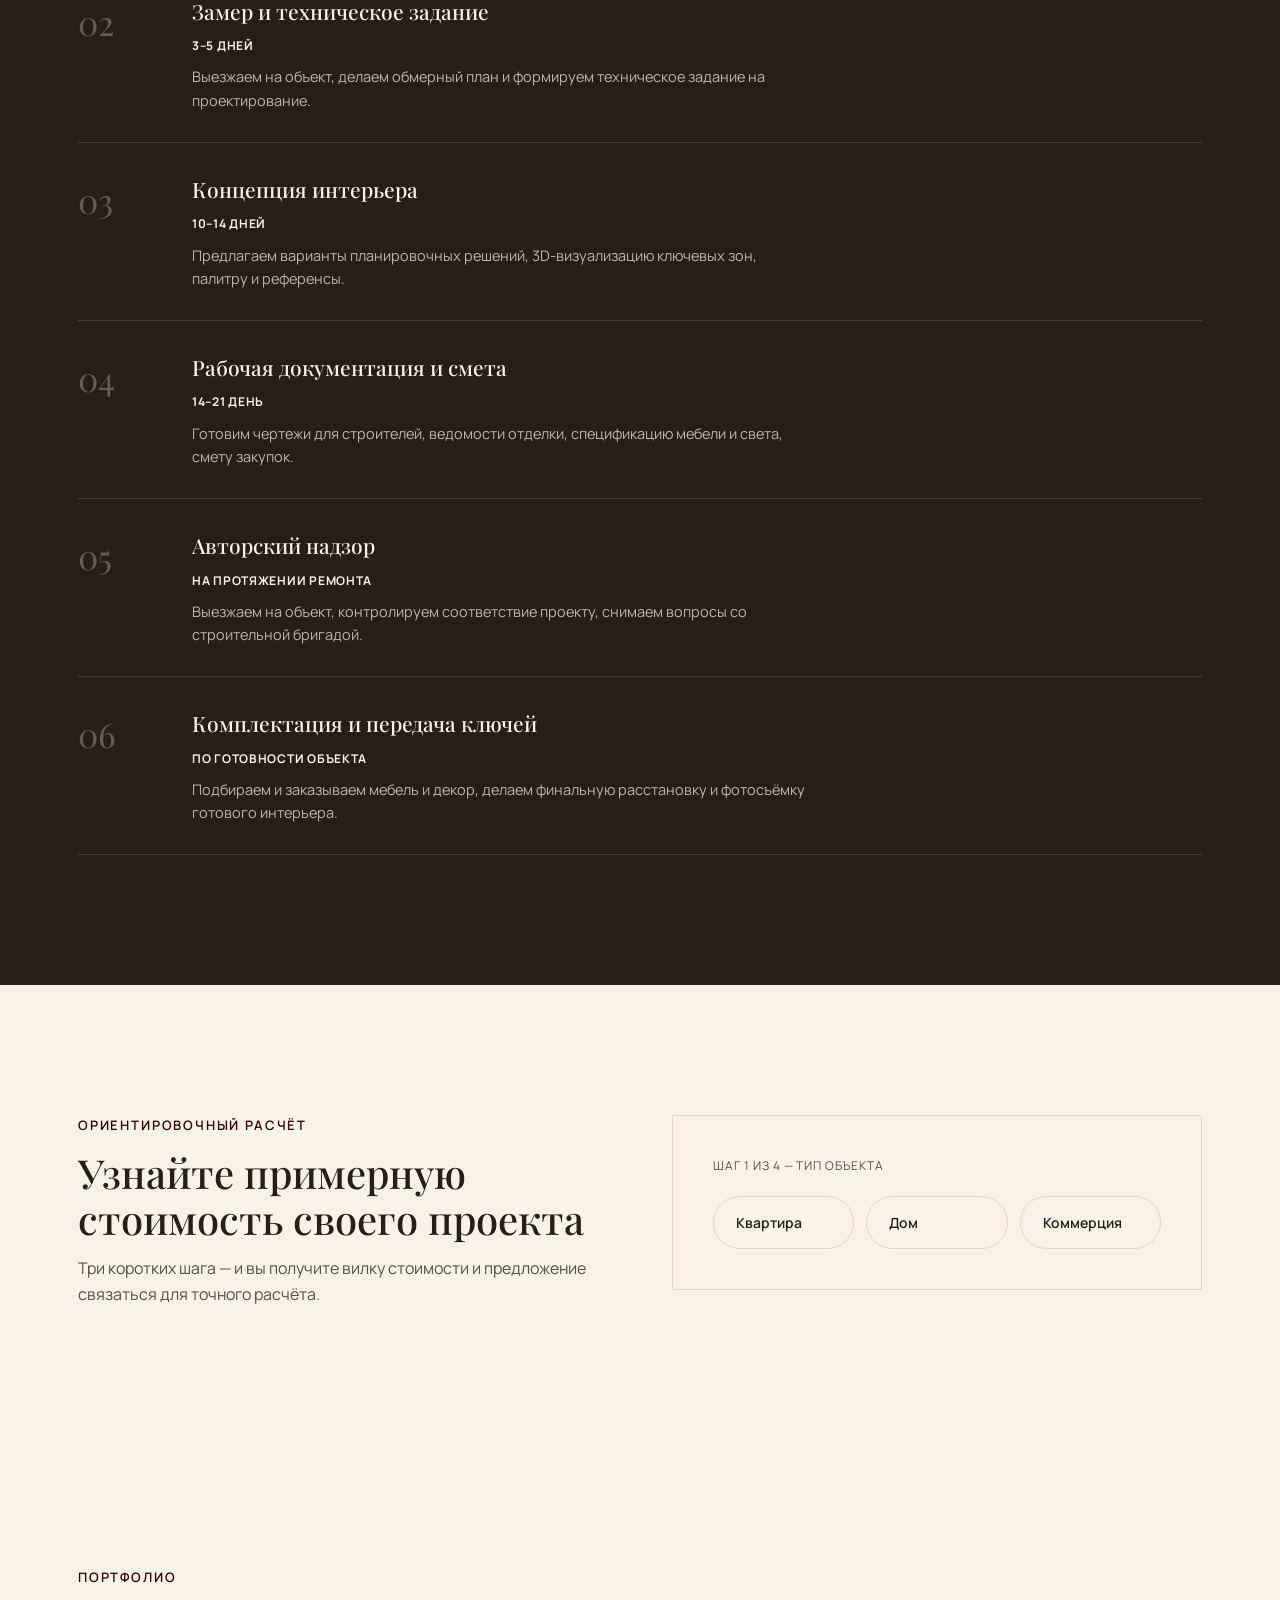
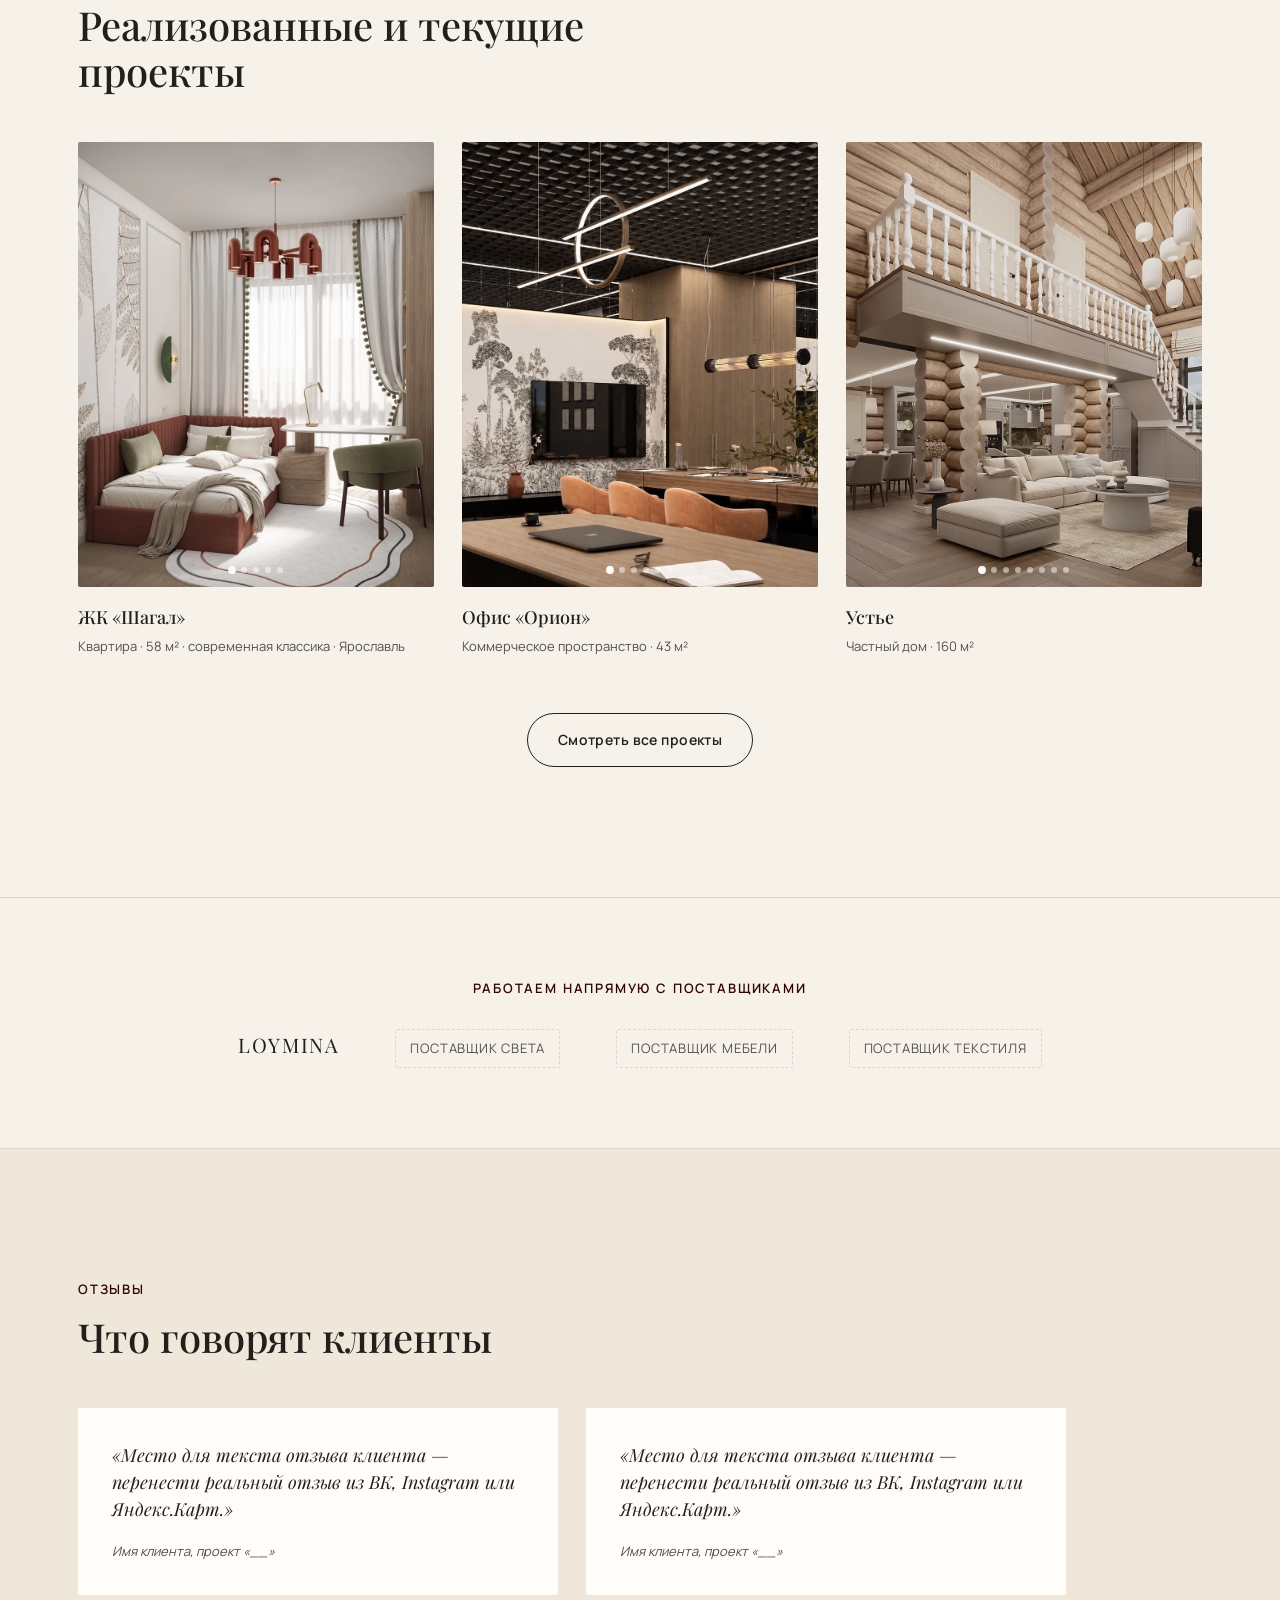
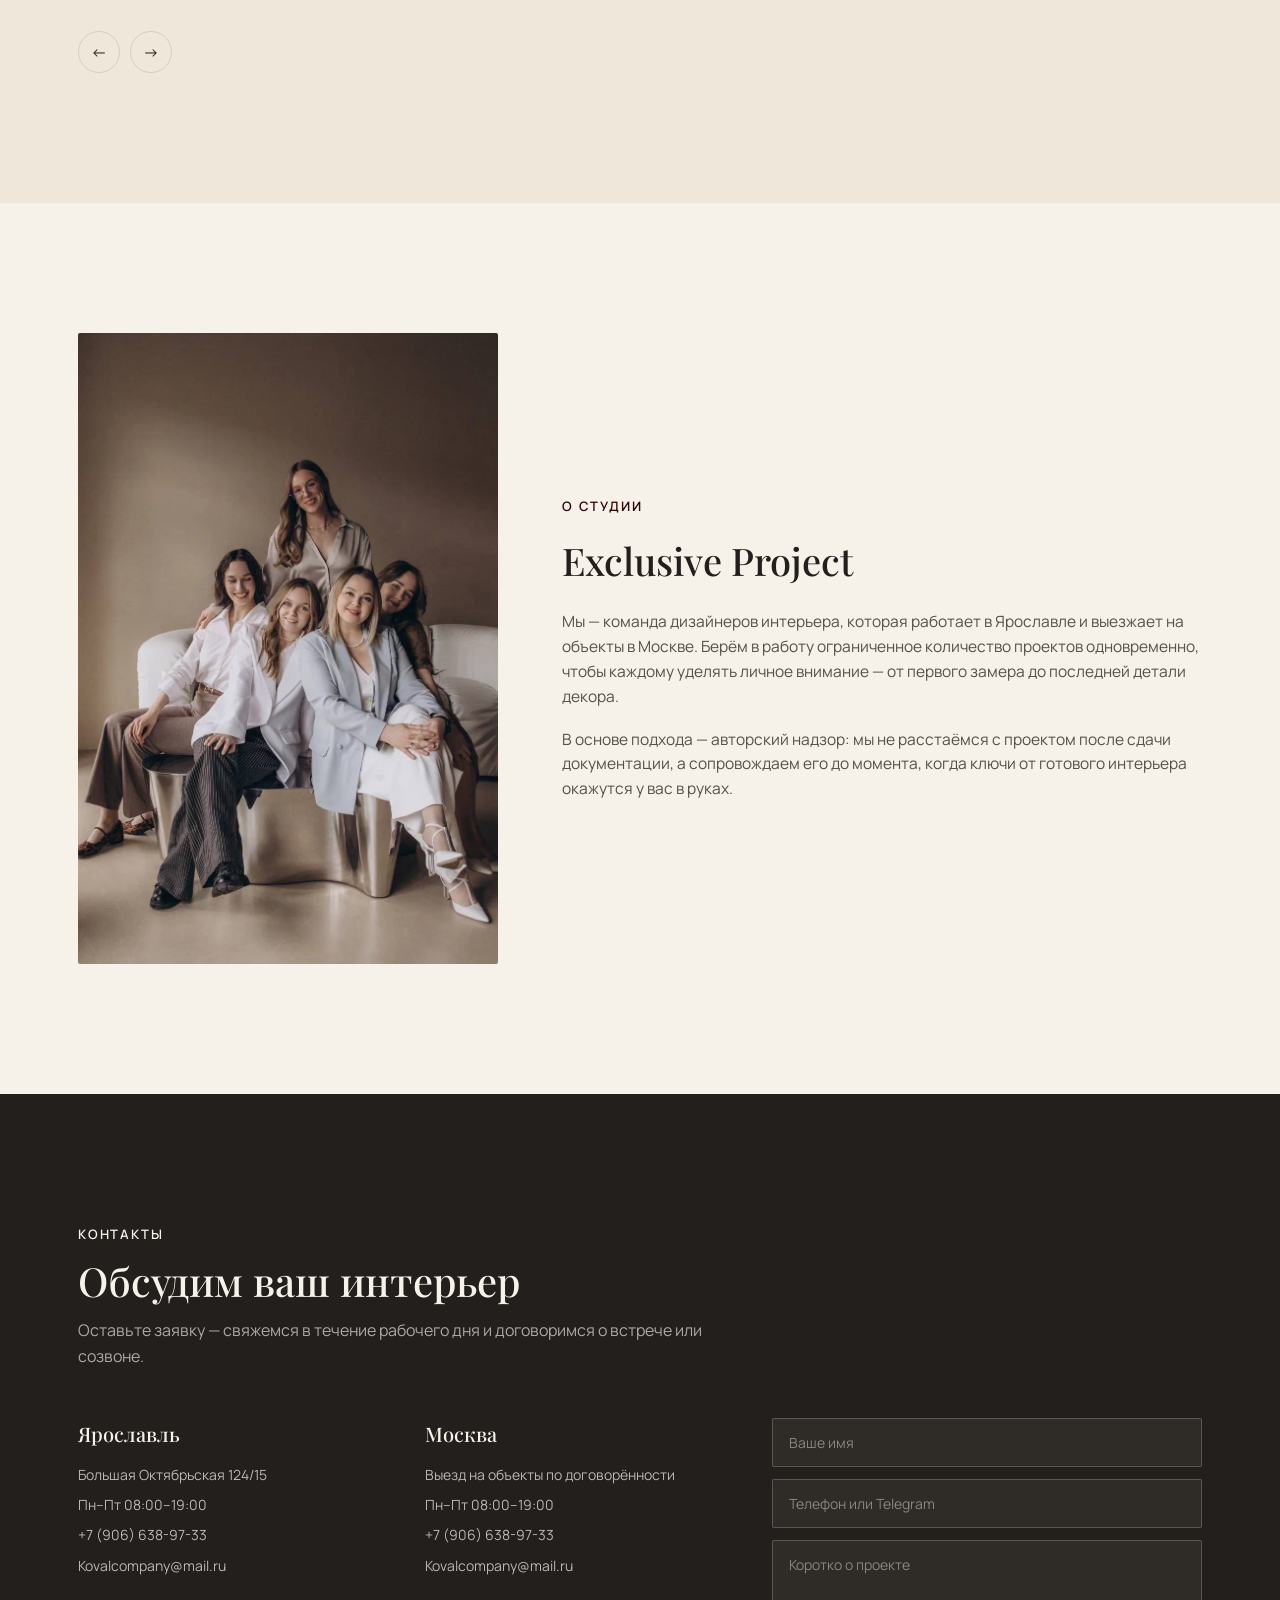
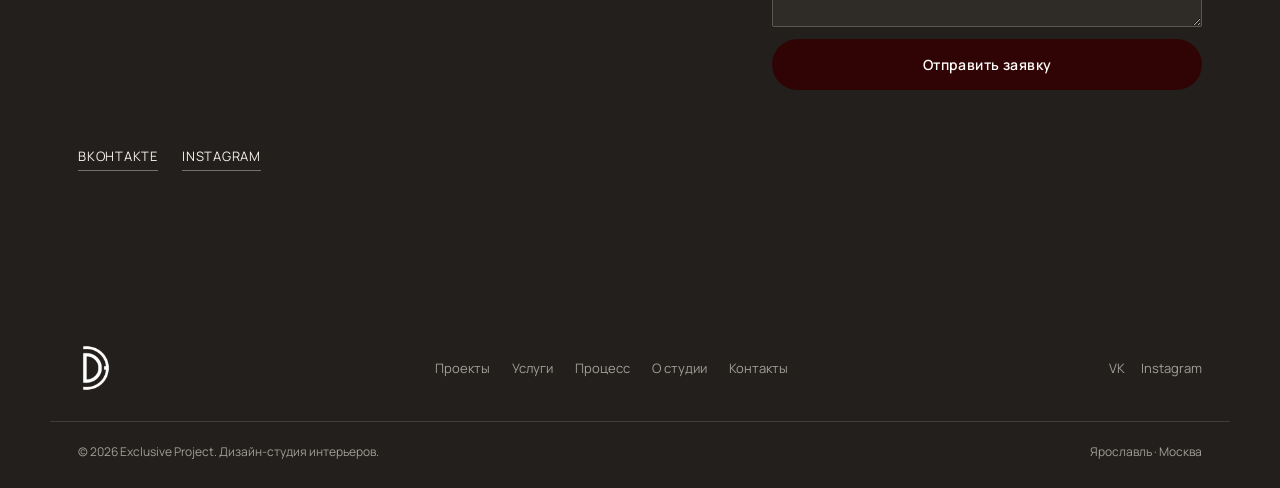
==== commit 0c6f32b4: "Split portfolio into a dedicated page plus 6 project detail pages Inspired by marsostudio.com's stru" ====
--- a/index.html
+++ b/index.html
@@ -33,7 +33,7 @@
     </a>
 
     <nav class="main-nav" id="mainNav">
-      <a href="#portfolio">Проекты</a>
+      <a href="portfolio.html">Проекты</a>
       <a href="#services">Услуги</a>
       <a href="#process">Процесс</a>
       <a href="#calculator">Расчёт стоимости</a>
@@ -78,7 +78,7 @@
 
       <div class="hero-actions">
         <a href="#calculator" class="btn btn-accent">Рассчитать стоимость проекта</a>
-        <a href="#portfolio" class="btn btn-ghost">Смотреть проекты</a>
+        <a href="portfolio.html" class="btn btn-ghost">Смотреть проекты</a>
       </div>
     </div>
 
@@ -305,19 +305,12 @@
     </div>
   </section>
 
-  <!-- ========================= PORTFOLIO ========================= -->
+  <!-- ========================= PORTFOLIO (TEASER) ========================= -->
   <section class="portfolio" id="portfolio">
     <div class="wrap">
       <div class="section-head">
         <span class="eyebrow">Портфолио</span>
         <h2>Реализованные и текущие проекты</h2>
-      </div>
-
-      <div class="portfolio-filters" id="portfolioFilters">
-        <button type="button" class="filter-btn is-active" data-filter="all">Все</button>
-        <button type="button" class="filter-btn" data-filter="flat">Квартиры</button>
-        <button type="button" class="filter-btn" data-filter="house">Дома</button>
-        <button type="button" class="filter-btn" data-filter="commercial">Коммерция</button>
       </div>
 
       <div class="portfolio-grid" id="portfolioGrid">
@@ -336,27 +329,8 @@
             </div>
           </div>
           <div class="portfolio-info">
-            <h3>ЖК «Шагал»</h3>
+            <h3><a href="shagal.html">ЖК «Шагал»</a></h3>
             <span>Квартира · 58 м² · современная классика · Ярославль</span>
-          </div>
-        </article>
-
-        <article class="portfolio-card" data-cat="house">
-          <div class="portfolio-photo portfolio-gallery">
-            <img class="gallery-img is-active" src="assets/images/portfolio/kormilitsino-0.jpg" alt="Кормилицино — спальня с синими обоями">
-            <img class="gallery-img" src="assets/images/portfolio/kormilitsino-1.jpg" alt="Кормилицино — прихожая у спальни">
-            <img class="gallery-img" src="assets/images/portfolio/kormilitsino-2.jpg" alt="Кормилицино — рабочая зона с ТВ">
-            <img class="gallery-img" src="assets/images/portfolio/kormilitsino-3.jpg" alt="Кормилицино — рабочее место у окна">
-            <img class="gallery-img" src="assets/images/portfolio/kormilitsino-4.jpg" alt="Кормилицино — спальня, вид на кровать">
-            <button type="button" class="gallery-nav gallery-prev" aria-label="Предыдущее фото">‹</button>
-            <button type="button" class="gallery-nav gallery-next" aria-label="Следующее фото">›</button>
-            <div class="gallery-dots">
-              <span class="dot is-active"></span><span class="dot"></span><span class="dot"></span><span class="dot"></span><span class="dot"></span>
-            </div>
-          </div>
-          <div class="portfolio-info">
-            <h3>Кормилицино</h3>
-            <span>Загородный дом · 18,8 м² · современный стиль · Ярославль</span>
           </div>
         </article>
 
@@ -375,44 +349,8 @@
             </div>
           </div>
           <div class="portfolio-info">
-            <h3>Офис «Орион»</h3>
+            <h3><a href="office.html">Офис «Орион»</a></h3>
             <span>Коммерческое пространство · 43 м²</span>
-          </div>
-        </article>
-
-        <article class="portfolio-card" data-cat="flat">
-          <div class="portfolio-photo portfolio-gallery">
-            <img class="gallery-img is-active" src="assets/images/portfolio/kitchen-0.jpg" alt="Кухня, ЖК «Волга Лайф» — вид на гостиную через раздвижные двери">
-            <img class="gallery-img" src="assets/images/portfolio/kitchen-1.jpg" alt="Кухня, ЖК «Волга Лайф» — кухонный гарнитур и обеденная зона">
-            <img class="gallery-img" src="assets/images/portfolio/kitchen-2.jpg" alt="Кухня, ЖК «Волга Лайф» — обеденный стол у стены">
-            <img class="gallery-img" src="assets/images/portfolio/kitchen-3.jpg" alt="Кухня, ЖК «Волга Лайф» — встроенная техника">
-            <button type="button" class="gallery-nav gallery-prev" aria-label="Предыдущее фото">‹</button>
-            <button type="button" class="gallery-nav gallery-next" aria-label="Следующее фото">›</button>
-            <div class="gallery-dots">
-              <span class="dot is-active"></span><span class="dot"></span><span class="dot"></span><span class="dot"></span>
-            </div>
-          </div>
-          <div class="portfolio-info">
-            <h3>ЖК «Волга Лайф»</h3>
-            <span>Кухня · 10,6 м²</span>
-          </div>
-        </article>
-
-        <article class="portfolio-card" data-cat="flat">
-          <div class="portfolio-photo portfolio-gallery">
-            <img class="gallery-img is-active" src="assets/images/portfolio/svetloyar-0.jpg" alt="ЖК «Светлояр» — душевая и раковина">
-            <img class="gallery-img" src="assets/images/portfolio/svetloyar-1.jpg" alt="ЖК «Светлояр» — зона со стиральной машиной">
-            <img class="gallery-img" src="assets/images/portfolio/svetloyar-2.jpg" alt="ЖК «Светлояр» — душевая кабина и зеркало">
-            <img class="gallery-img" src="assets/images/portfolio/svetloyar-3.jpg" alt="ЖК «Светлояр» — шкаф со стиральной машиной">
-            <button type="button" class="gallery-nav gallery-prev" aria-label="Предыдущее фото">‹</button>
-            <button type="button" class="gallery-nav gallery-next" aria-label="Следующее фото">›</button>
-            <div class="gallery-dots">
-              <span class="dot is-active"></span><span class="dot"></span><span class="dot"></span><span class="dot"></span>
-            </div>
-          </div>
-          <div class="portfolio-info">
-            <h3>ЖК «Светлояр»</h3>
-            <span>Санузел · 5,5 м²</span>
           </div>
         </article>
 
@@ -433,11 +371,15 @@
             </div>
           </div>
           <div class="portfolio-info">
-            <h3>Устье</h3>
+            <h3><a href="ustye.html">Устье</a></h3>
             <span>Частный дом · 160 м²</span>
           </div>
         </article>
 
+      </div>
+
+      <div class="portfolio-more">
+        <a href="portfolio.html" class="btn btn-ghost">Смотреть все проекты</a>
       </div>
     </div>
   </section>
@@ -556,7 +498,7 @@
     </a>
 
     <nav class="footer-nav">
-      <a href="#portfolio">Проекты</a>
+      <a href="portfolio.html">Проекты</a>
       <a href="#services">Услуги</a>
       <a href="#process">Процесс</a>
       <a href="#about">О студии</a>
--- a/css/style.css
+++ b/css/style.css
@@ -48,7 +48,14 @@
 ul, ol{ margin:0; padding:0; list-style:none; }
 h1,h2,h3{ font-family: var(--font-display); font-weight:500; margin:0; }
 p{ margin:0; }
-button{ font-family:inherit; cursor:pointer; }
+button{
+  font-family:inherit;
+  cursor:pointer;
+  -webkit-appearance: none;
+  appearance: none;
+  color: inherit;
+  accent-color: var(--clay);
+}
 input, textarea{ font-family:inherit; }
 
 .wrap{
@@ -524,7 +531,97 @@
 
 .portfolio-info{ padding-top: 16px; }
 .portfolio-info h3{ font-size: 18px; }
+.portfolio-info h3 a{ color: inherit; }
+.portfolio-info h3 a:hover{ color: var(--clay); }
 .portfolio-info span{ display:block; margin-top:4px; font-size:13px; color: var(--charcoal-soft); }
+.portfolio-link{
+  display:inline-block;
+  margin-top:10px;
+  font-size:13px;
+  font-weight:600;
+  color: var(--clay);
+  border-bottom: 1px solid currentColor;
+  padding-bottom:2px;
+}
+.portfolio-link:hover{ color: var(--clay-deep); }
+.portfolio-more{ text-align:center; margin-top: 56px; }
+
+/* ============================= PAGE HERO (subpages) ============================= */
+.page-hero{
+  position:relative;
+  min-height: 56vh;
+  display:flex;
+  align-items:flex-end;
+  overflow:hidden;
+  padding: 150px 0 56px;
+}
+.page-hero-content{
+  position:relative;
+  z-index:2;
+  color: var(--white);
+  max-width: 760px;
+}
+.page-hero .eyebrow{ color: var(--ivory); }
+.page-hero-content h1{
+  color: var(--white);
+  font-size: clamp(32px, 5vw, 54px);
+  line-height: 1.12;
+}
+.page-meta{
+  margin-top: 16px;
+  color: rgba(255,253,250,0.8);
+  font-size: 15px;
+}
+.page-back{
+  position:relative;
+  z-index:2;
+  display:inline-block;
+  margin-bottom: 18px;
+  font-size: 13px;
+  font-weight:600;
+  letter-spacing:.04em;
+  text-transform:uppercase;
+  color: rgba(255,253,250,0.8);
+}
+.page-back:hover{ color: var(--white); }
+
+/* ============================= PROJECT INTRO & META ============================= */
+.project-intro{ padding: 80px 0 0; }
+.project-intro-inner{ max-width: 720px; margin:0 auto; text-align:center; }
+.project-intro-inner p{ font-size: 17px; color: var(--charcoal-soft); margin-top: 14px; }
+.project-meta-row{ padding: 48px 0 70px; }
+
+/* ============================= ROOM-BY-ROOM BLOCKS ============================= */
+.room-list{ padding-bottom: 60px; }
+.room-grid{
+  display:grid;
+  grid-template-columns: 1fr 1fr;
+  gap: 56px;
+  align-items:center;
+  padding: 60px 0;
+  border-top: 1px solid var(--line);
+}
+.room-grid.is-reverse .room-photo{ order: 2; }
+.room-photo{ aspect-ratio: 4/5; overflow:hidden; border-radius: var(--radius); }
+.room-photo img{ width:100%; height:100%; object-fit:cover; display:block; }
+.room-text h3{ font-size: 23px; }
+.room-text p{ margin-top: 14px; color: var(--charcoal-soft); font-size: 15.5px; }
+
+/* ============================= PROJECT CTA BAND ============================= */
+.project-cta{
+  padding: 90px 0;
+  text-align:center;
+  background: var(--ivory-deep);
+}
+.project-cta h2{ font-size: clamp(26px, 3.4vw, 36px); }
+.project-cta p{ margin-top:12px; color: var(--charcoal-soft); }
+.project-cta .btn{ margin-top: 28px; }
+.project-nav{
+  display:flex; justify-content:space-between; align-items:center;
+  padding: 26px 0; border-top:1px solid var(--line); border-bottom:1px solid var(--line);
+  font-size: 14px; font-weight:600;
+}
+.project-nav a:hover{ color: var(--clay); }
 
 /* ============================= PARTNERS ============================= */
 .partners{ padding: 80px 0; border-top: 1px solid var(--line); border-bottom: 1px solid var(--line); }
@@ -638,6 +735,8 @@
   .portfolio-grid{ grid-template-columns: repeat(2,1fr); }
   .about-inner{ grid-template-columns: 1fr; }
   .contact-grid{ grid-template-columns: 1fr; }
+  .room-grid{ grid-template-columns: 1fr; gap: 24px; }
+  .room-grid.is-reverse .room-photo{ order: 0; }
 }
 
 @media (max-width: 620px){
@@ -645,8 +744,20 @@
   .cards-grid{ grid-template-columns: 1fr; }
   .portfolio-grid{ grid-template-columns: 1fr; }
   .trust-grid{ grid-template-columns: 1fr 1fr; gap: 24px; }
-  .hero-content{ padding-top: 140px; padding-bottom: 80px; }
   .partners-row{ gap: 24px; }
+
+  .hero{ padding: 104px 0 28px; min-height: 100svh; }
+  .city-toggle{ margin-bottom: 18px; }
+  .hero-eyebrow{ margin-bottom: 14px; letter-spacing: .2em; }
+  .hero-title{ line-height: 1.18; }
+  .hero-sub{ margin-top: 14px; font-size: 14.5px; }
+  .hero-actions{ margin-top: 20px; gap: 10px; }
+  .hero-actions .btn{ padding: 13px 24px; font-size: 13px; }
+  .scroll-cue{ display:none; }
+
+  .page-hero{ padding: 104px 0 36px; min-height: 42vh; }
+  .project-intro{ padding-top: 56px; }
+  .project-meta-row{ padding: 32px 0 48px; }
 }
 
 /* mobile nav open state */
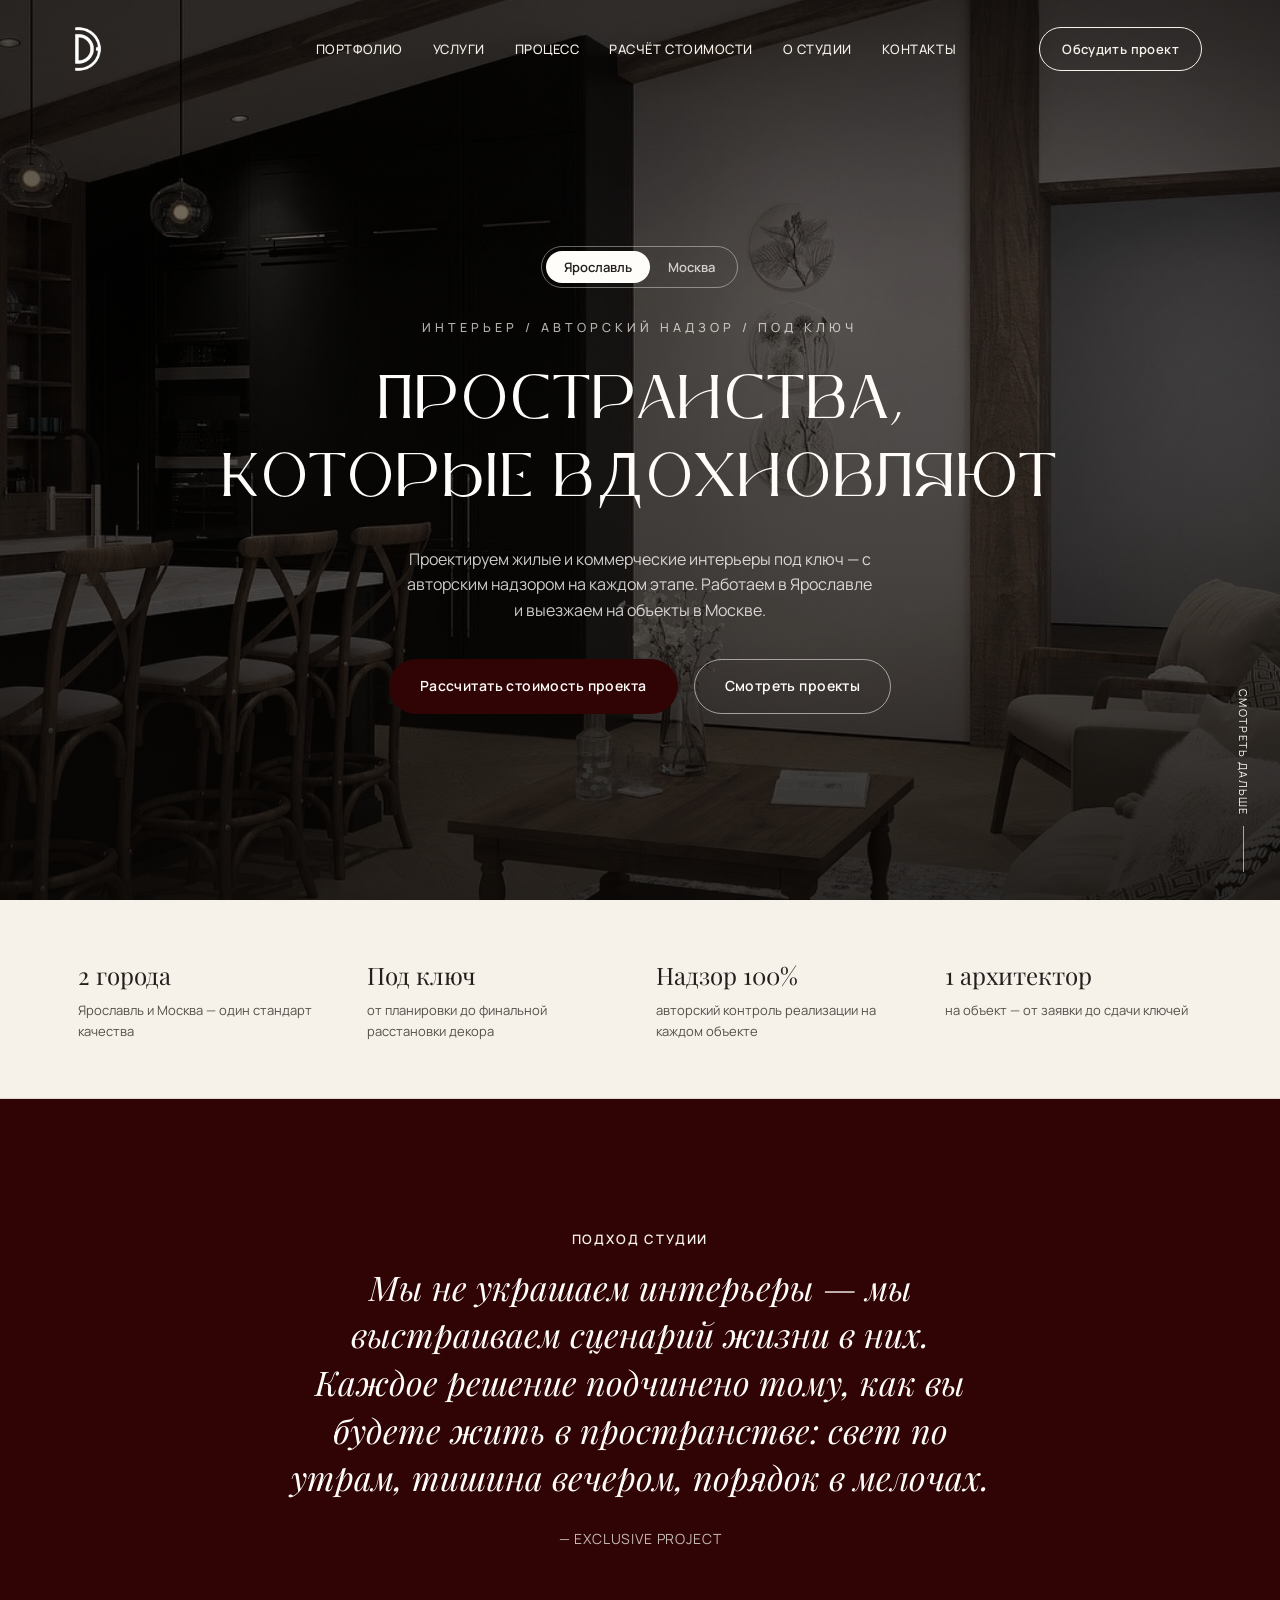
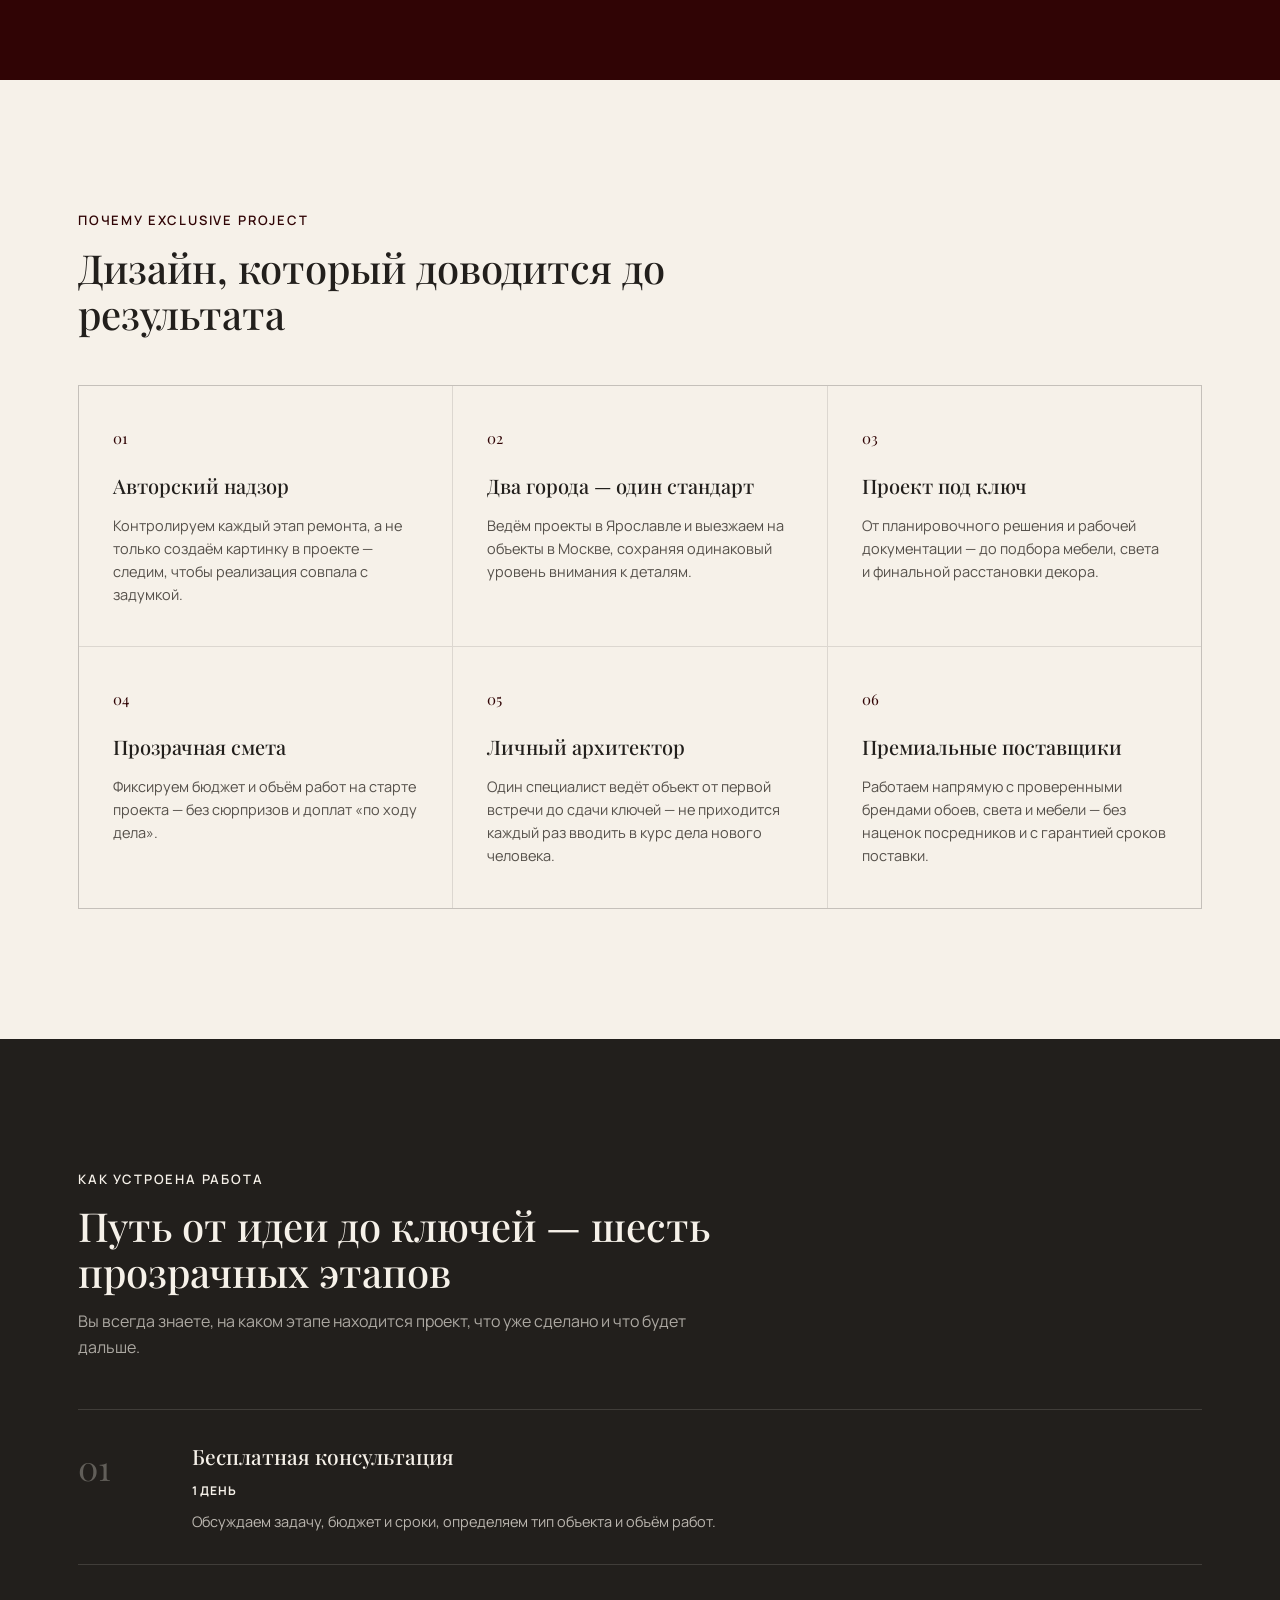
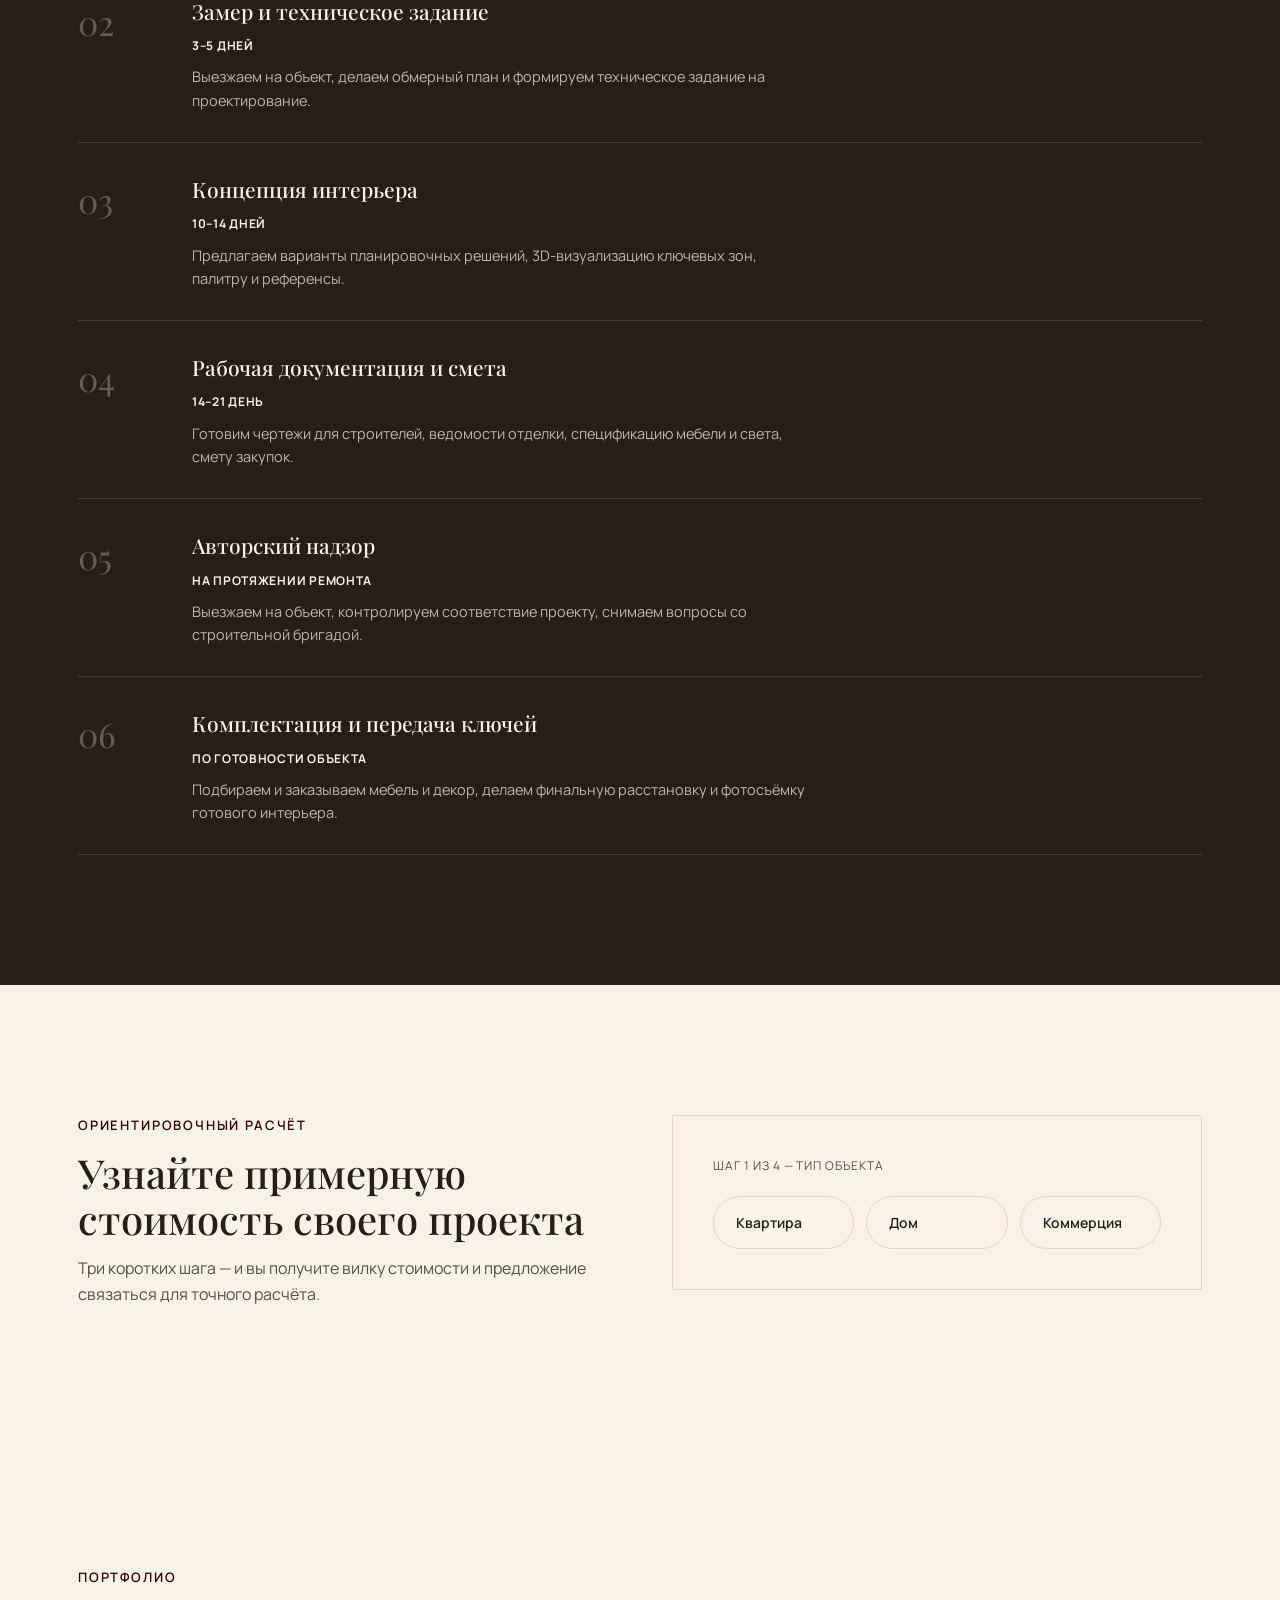
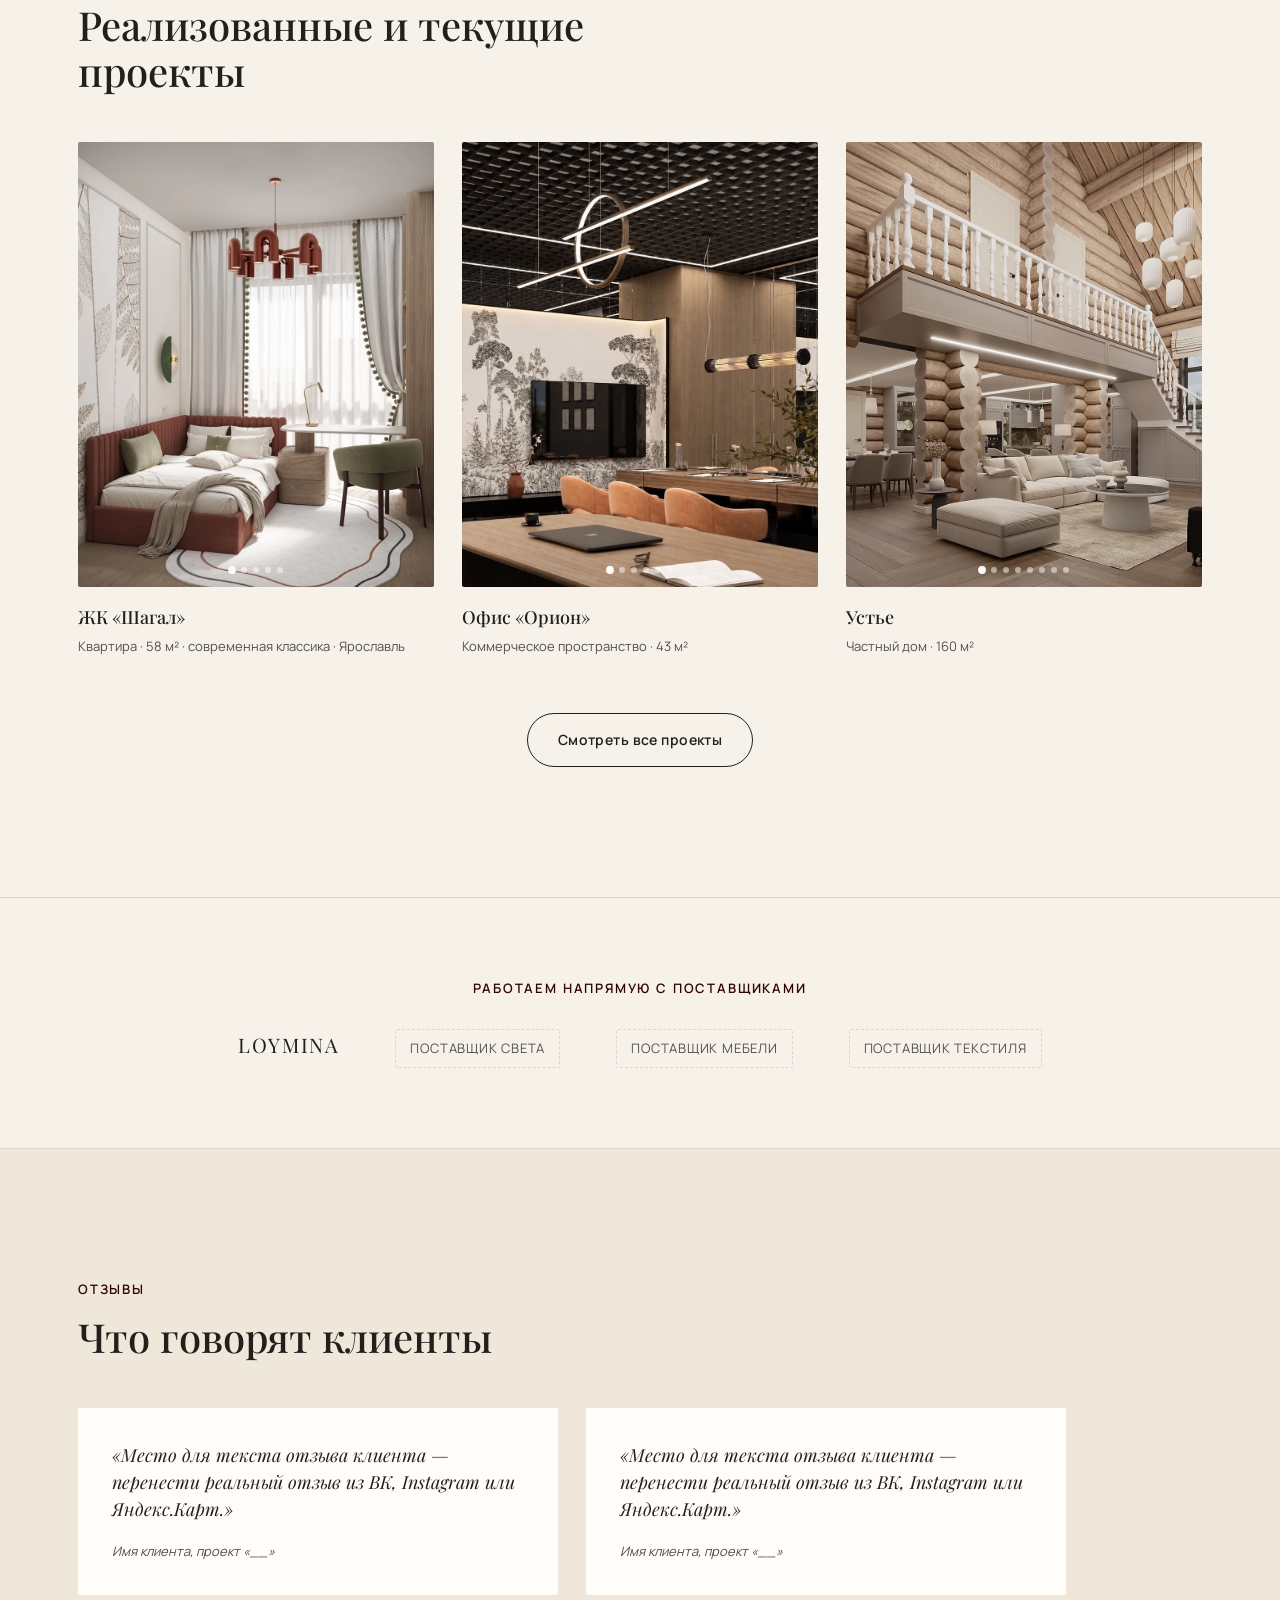
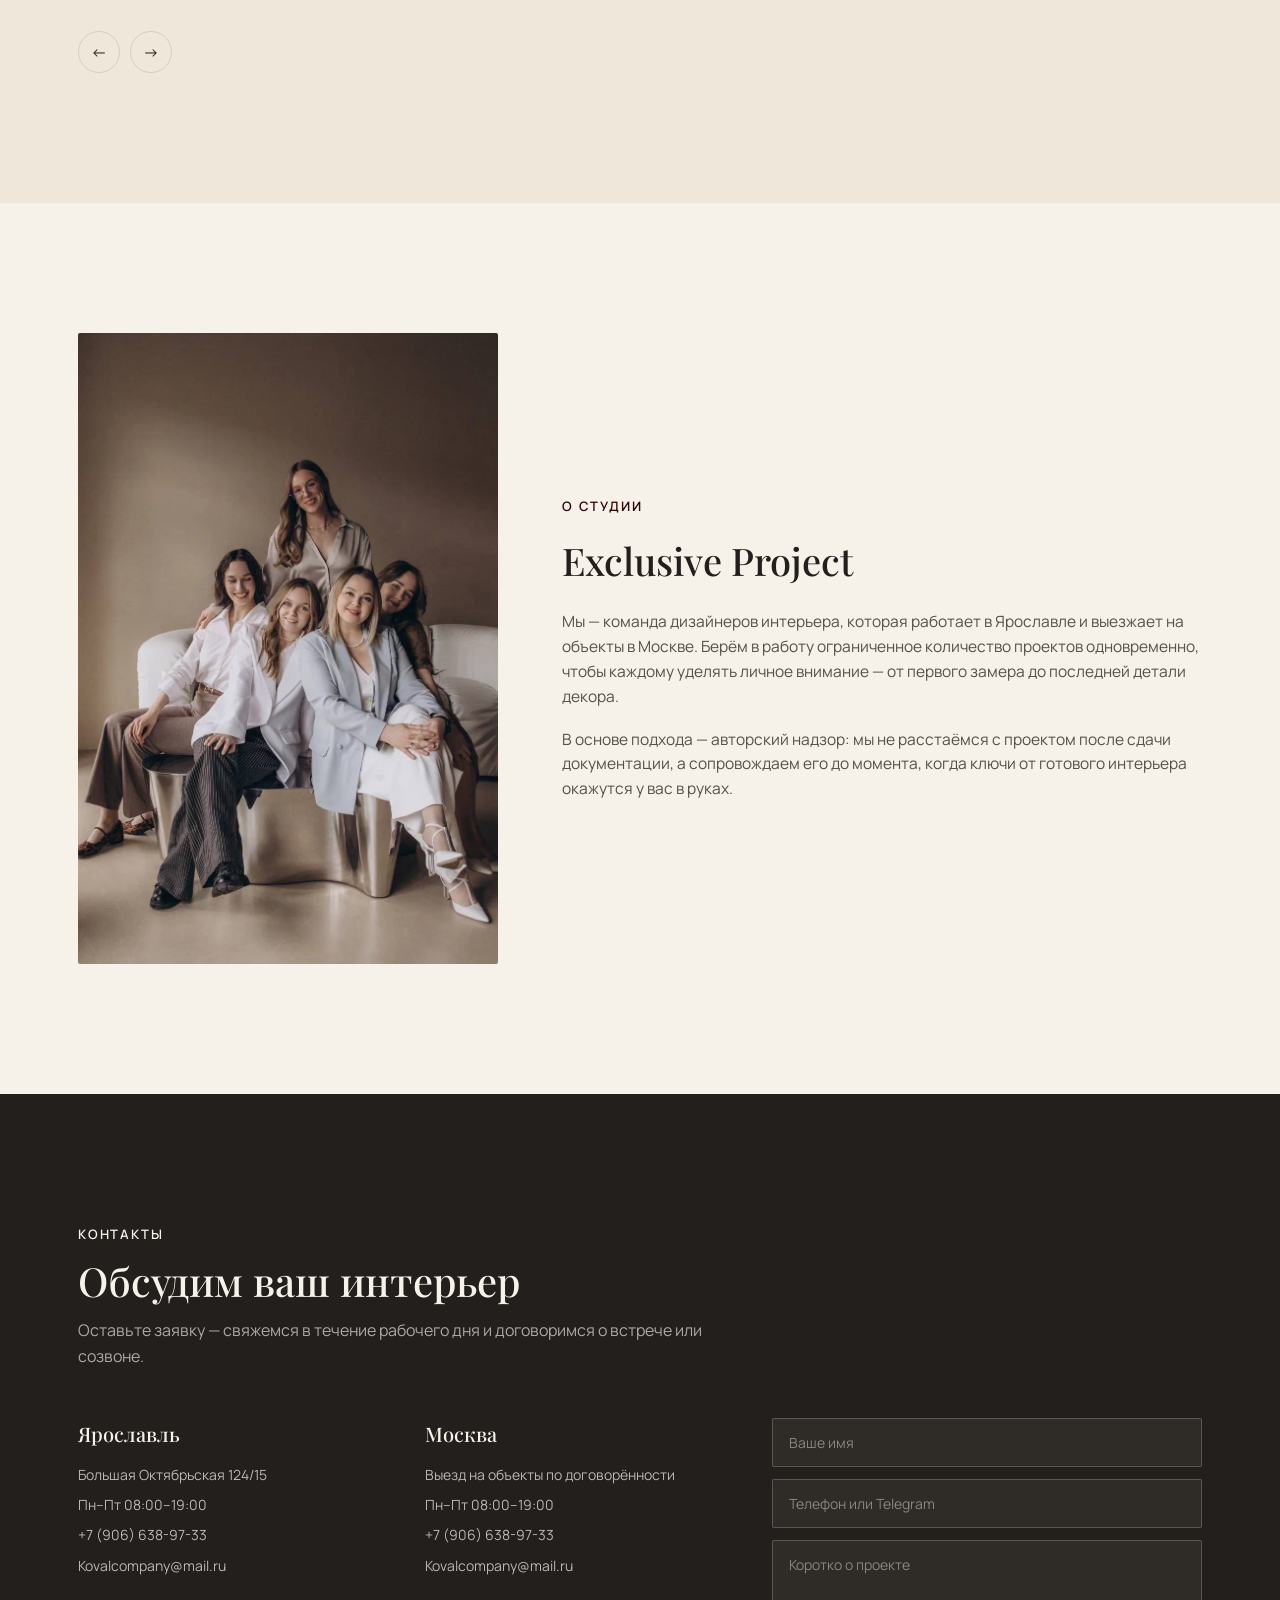
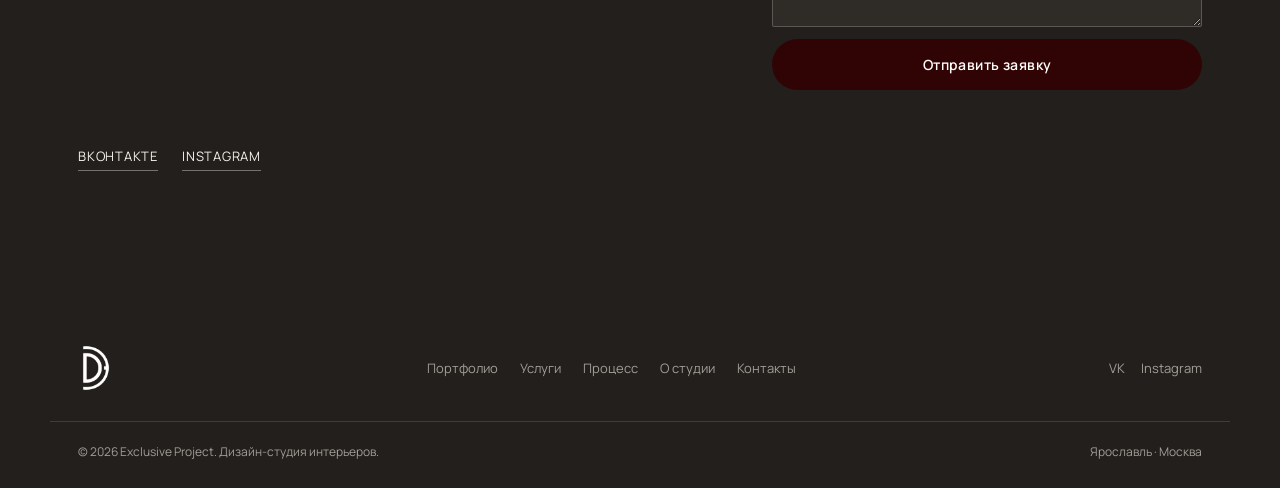
==== commit 7930ce6f: "Rename nav link "Проекты" to "Портфолио" Updated the header and footer nav label on all 8 pages to m" ====
--- a/index.html
+++ b/index.html
@@ -33,7 +33,7 @@
     </a>
 
     <nav class="main-nav" id="mainNav">
-      <a href="portfolio.html">Проекты</a>
+      <a href="portfolio.html">Портфолио</a>
       <a href="#services">Услуги</a>
       <a href="#process">Процесс</a>
       <a href="#calculator">Расчёт стоимости</a>
@@ -498,7 +498,7 @@
     </a>
 
     <nav class="footer-nav">
-      <a href="portfolio.html">Проекты</a>
+      <a href="portfolio.html">Портфолио</a>
       <a href="#services">Услуги</a>
       <a href="#process">Процесс</a>
       <a href="#about">О студии</a>
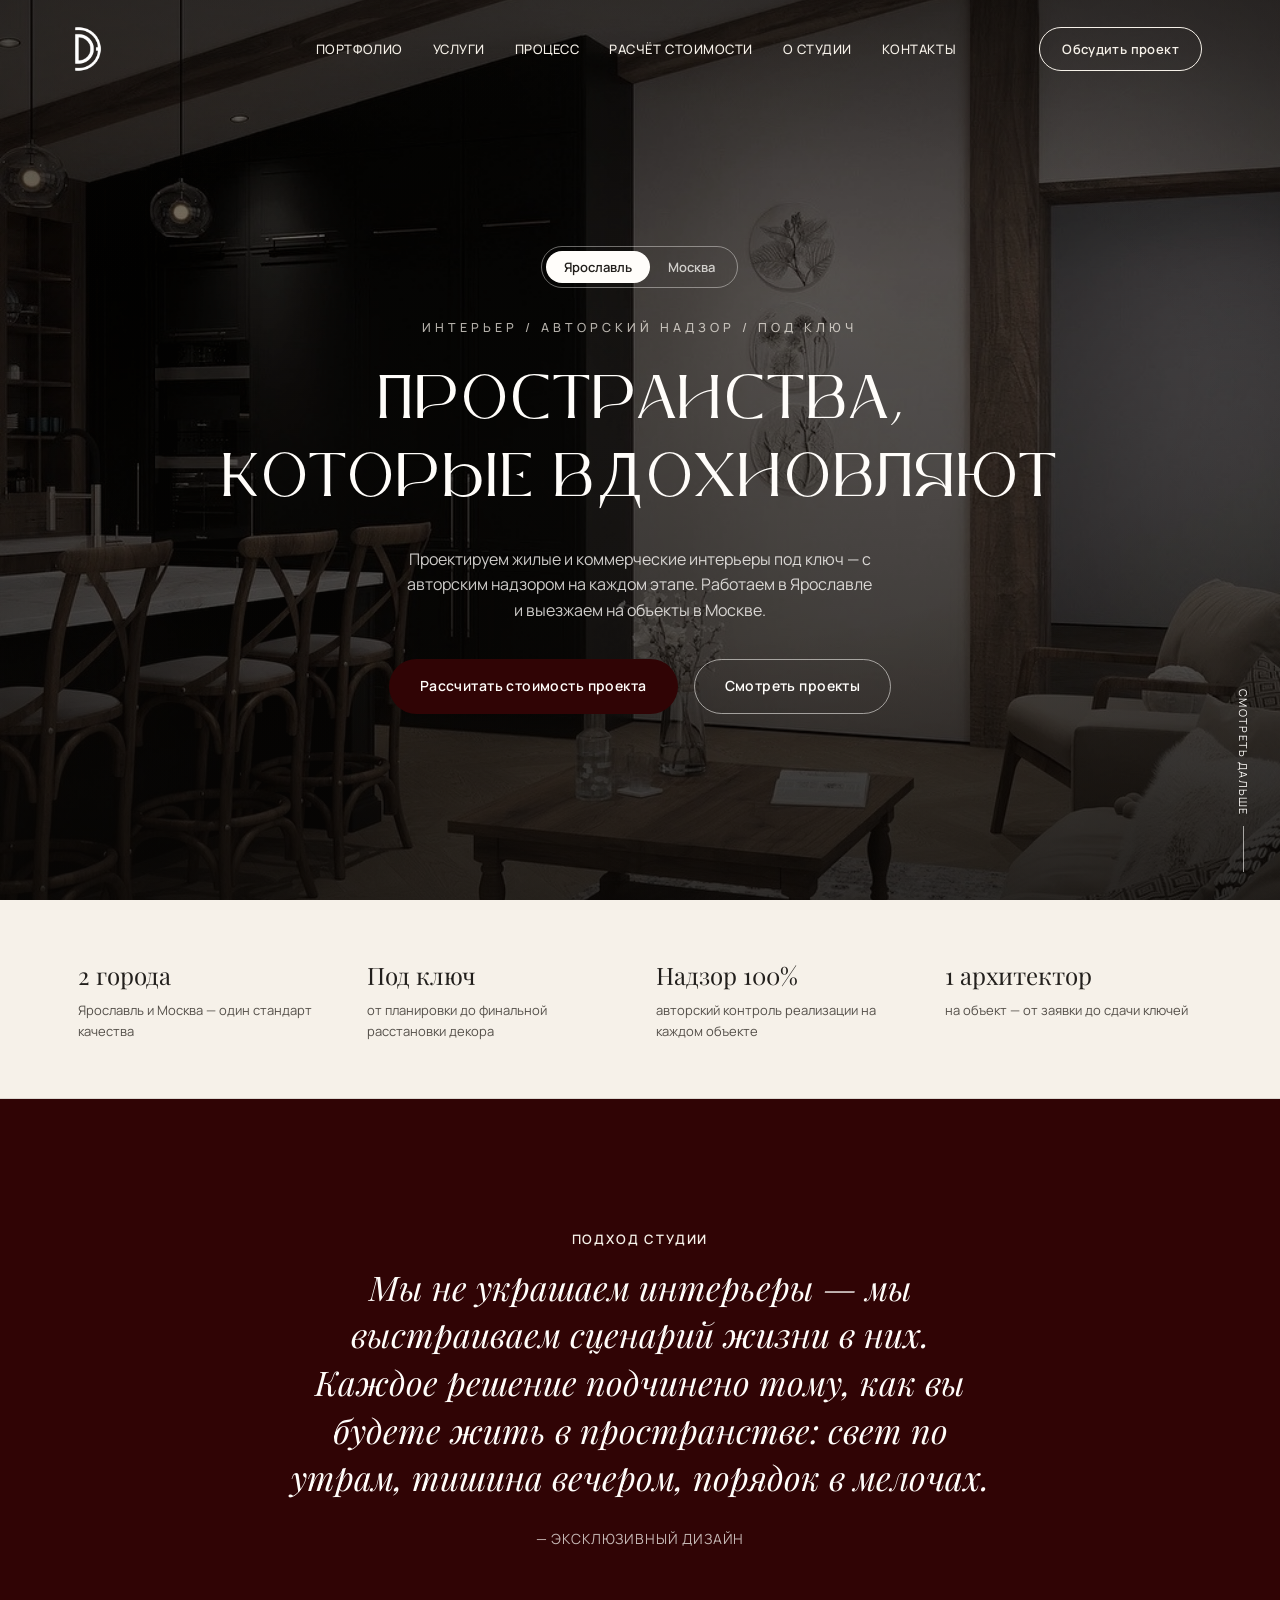
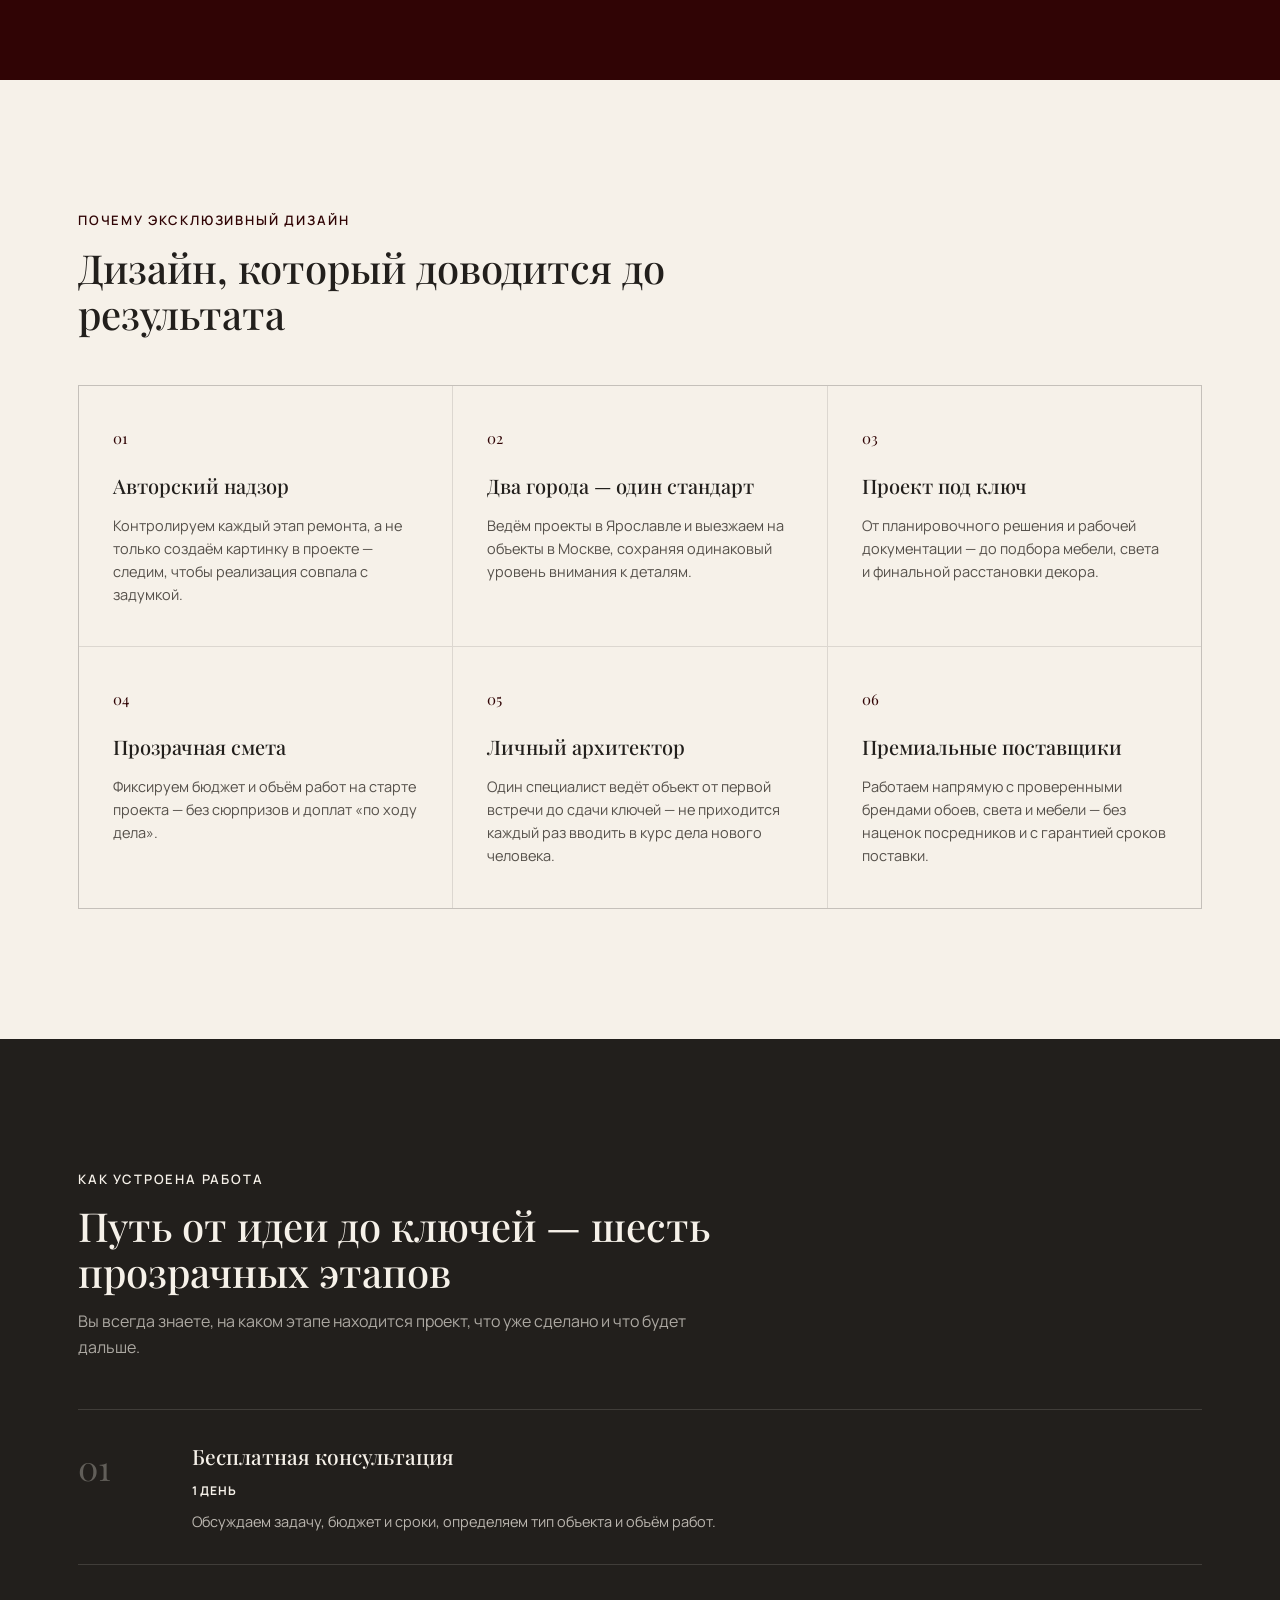
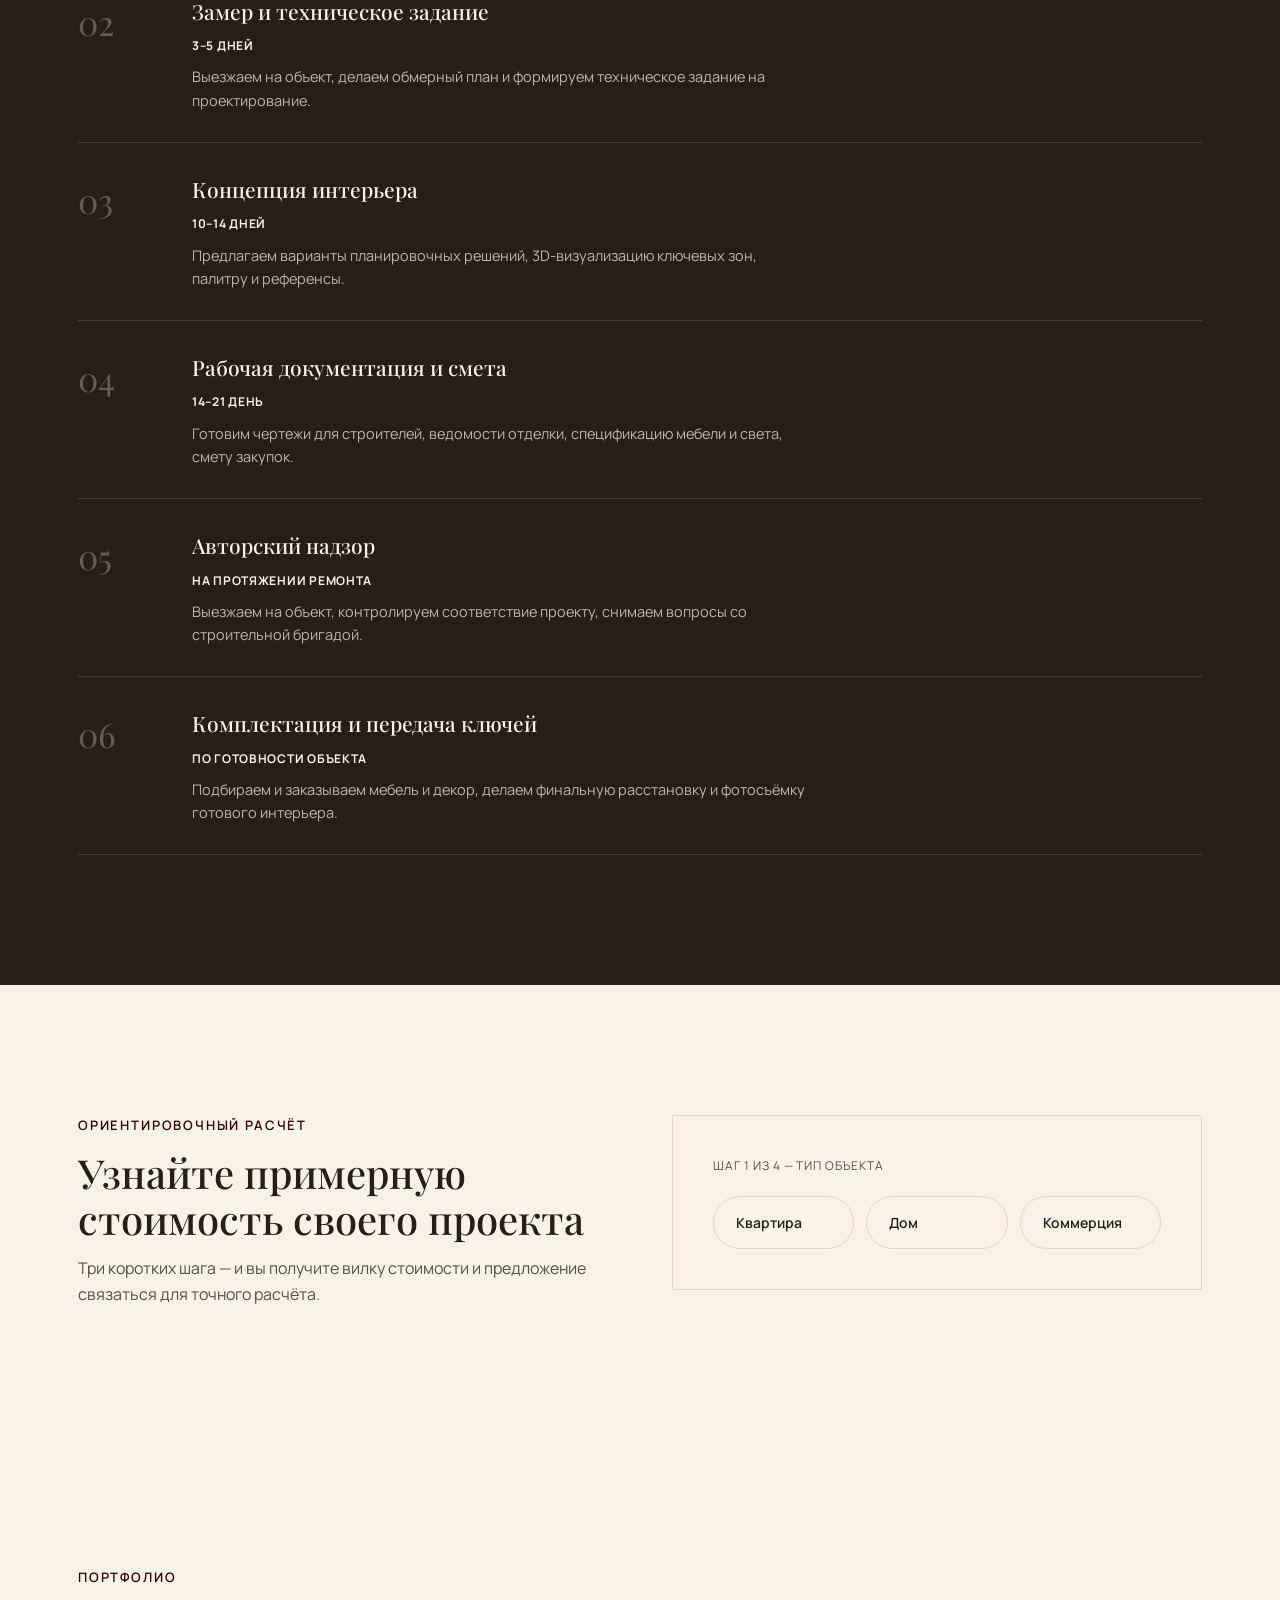
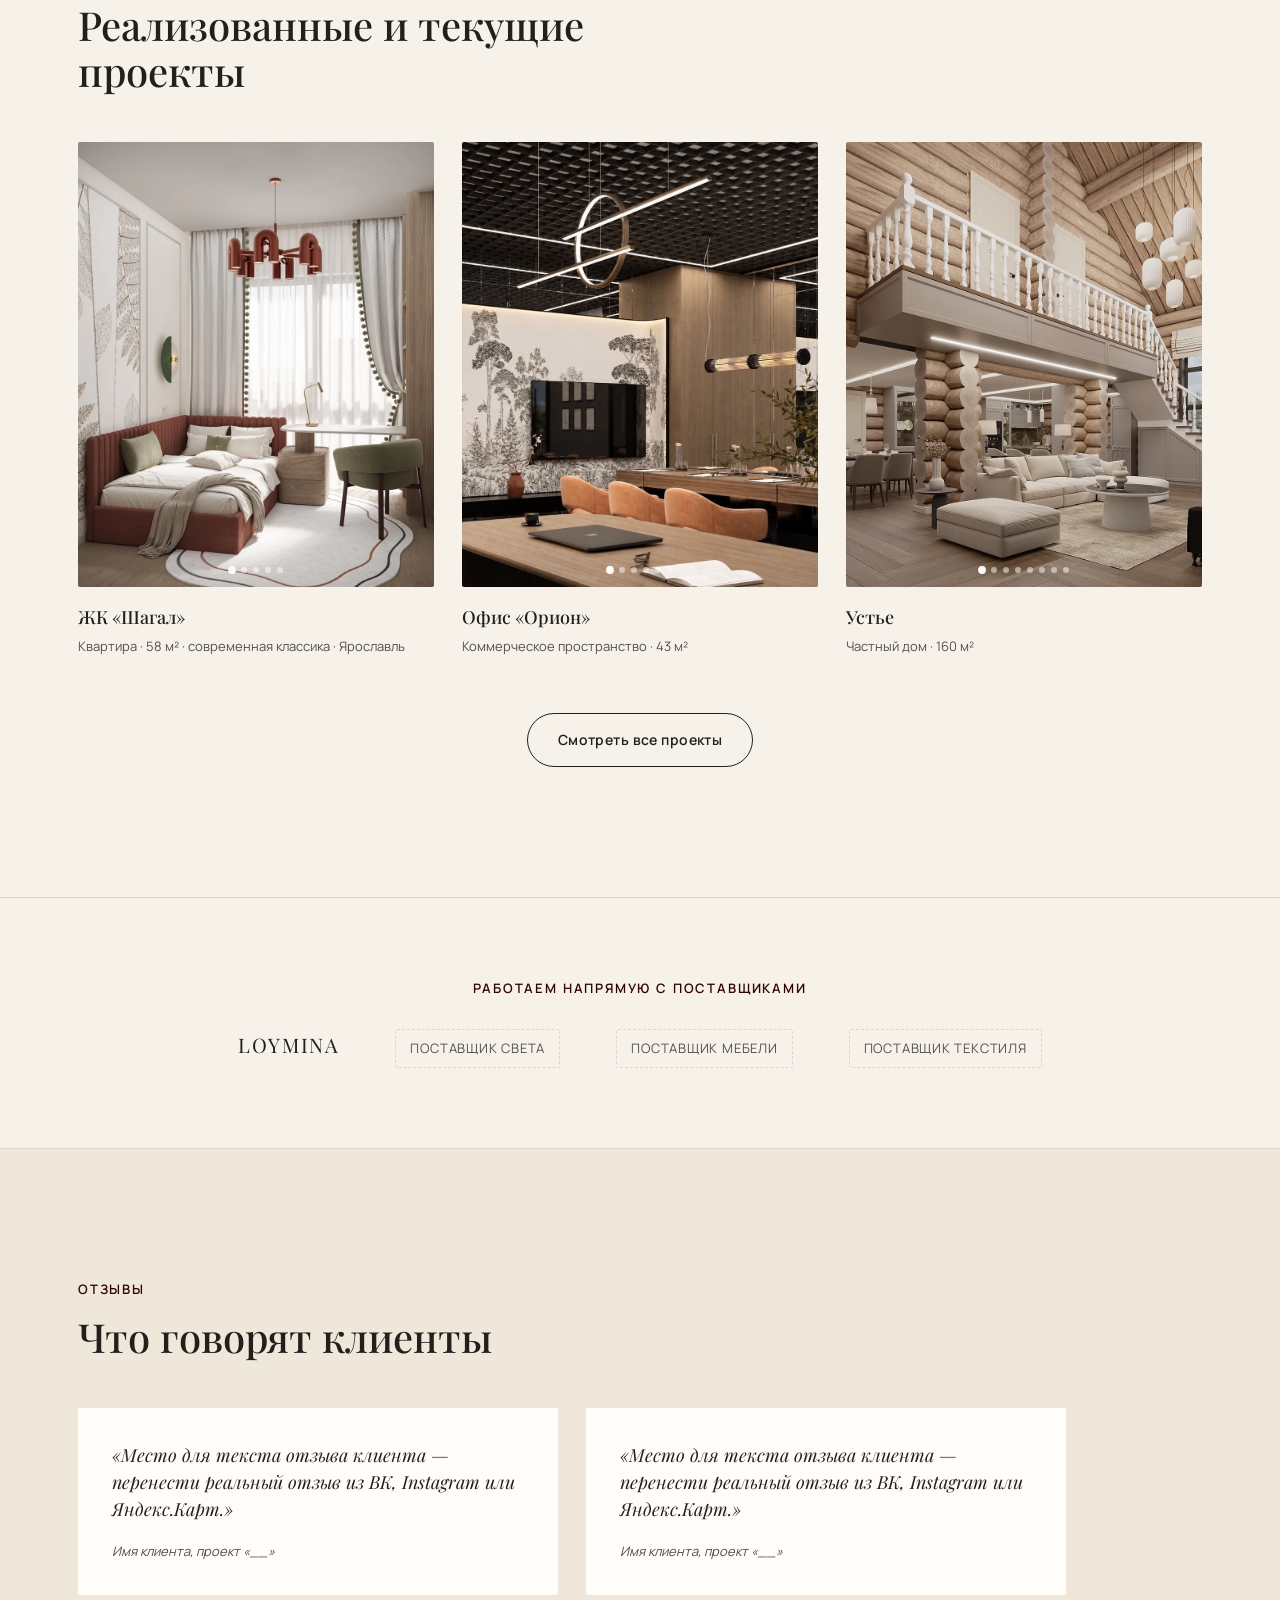
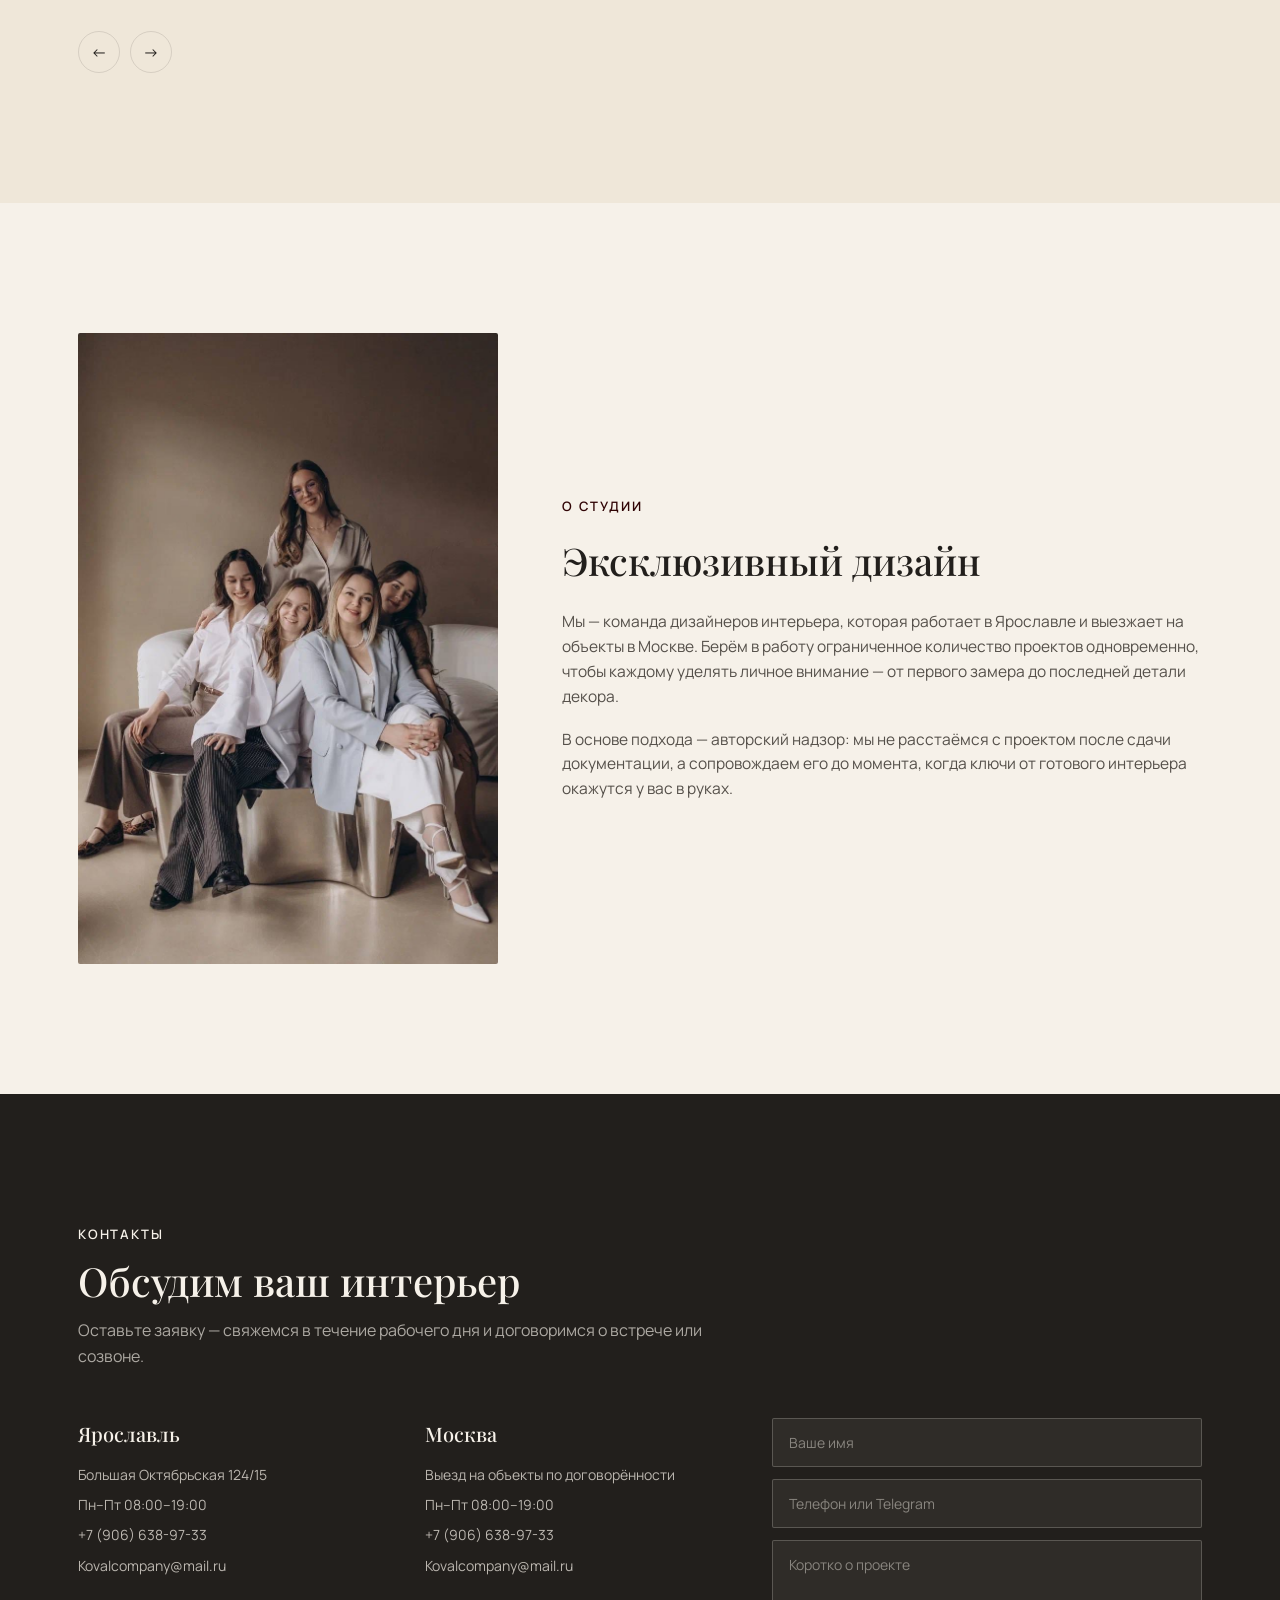
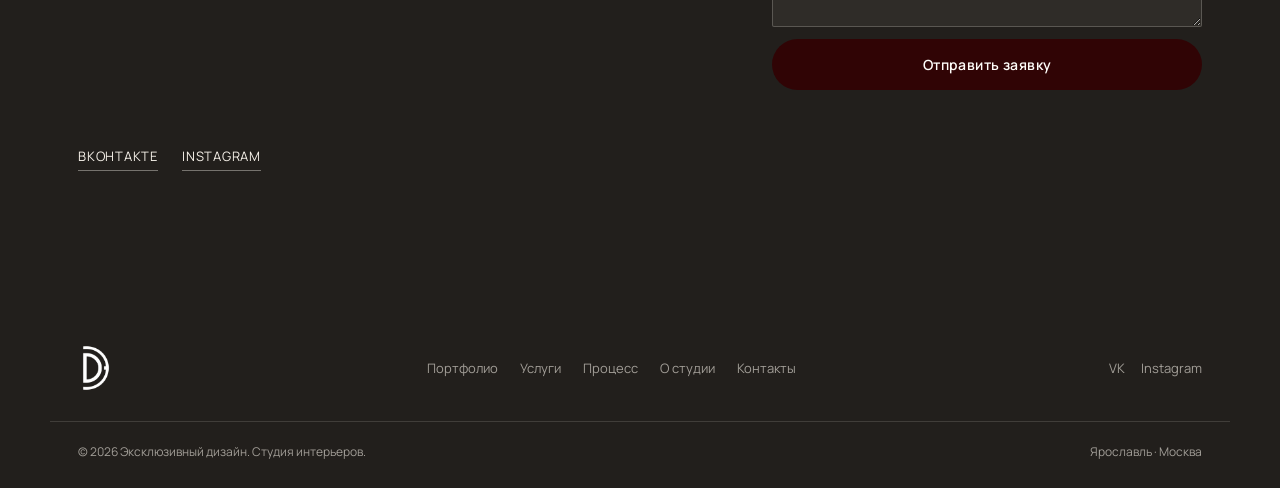
==== commit 71d32594: "Rebrand "Exclusive Project" to "Эксклюзивный дизайн" Replaced the studio name across all 8 pages — t" ====
--- a/index.html
+++ b/index.html
@@ -3,8 +3,8 @@
 <head>
 <meta charset="UTF-8">
 <meta name="viewport" content="width=device-width, initial-scale=1.0">
-<title>Exclusive Project — дизайн-студия интерьеров | Ярославль · Москва</title>
-<meta name="description" content="Дизайн-студия Exclusive Project: проектирование жилых и коммерческих интерьеров под ключ, авторский надзор. Ярославль и Москва.">
+<title>Эксклюзивный дизайн — студия интерьеров | Ярославль · Москва</title>
+<meta name="description" content="Студия «Эксклюзивный дизайн»: проектирование жилых и коммерческих интерьеров под ключ, авторский надзор. Ярославль и Москва.">
 <link rel="icon" type="image/png" href="assets/images/logo/logo.png">
 
 <!-- ===================================================================
@@ -28,8 +28,8 @@
 <!-- ============================= HEADER ============================= -->
 <header class="site-header" id="siteHeader">
   <div class="wrap header-inner">
-    <a href="#top" class="logo" aria-label="Exclusive Project — на главную">
-      <span class="logo-icon"><img src="assets/images/logo/logo.png" alt="Exclusive Project"></span>
+    <a href="#top" class="logo" aria-label="Эксклюзивный дизайн — на главную">
+      <span class="logo-icon"><img src="assets/images/logo/logo.png" alt="Эксклюзивный дизайн"></span>
     </a>
 
     <nav class="main-nav" id="mainNav">
@@ -56,7 +56,7 @@
   <!-- ============================= HERO ============================= -->
   <section class="hero">
     <div class="hero-media">
-      <img class="hero-media-img" src="assets/images/hero/hero-1.jpg" alt="Интерьер кухни-гостиной — Exclusive Project">
+      <img class="hero-media-img" src="assets/images/hero/hero-1.jpg" alt="Интерьер кухни-гостиной — Эксклюзивный дизайн">
     </div>
     <div class="hero-vignette"></div>
     <div class="hero-scrim"></div>
@@ -123,7 +123,7 @@
         Каждое решение подчинено тому, как вы будете жить в пространстве:
         свет по утрам, тишина вечером, порядок в мелочах.
       </blockquote>
-      <p class="philosophy-sign">— Exclusive Project</p>
+      <p class="philosophy-sign">— Эксклюзивный дизайн</p>
     </div>
   </section>
 
@@ -131,7 +131,7 @@
   <section class="services" id="services">
     <div class="wrap">
       <div class="section-head">
-        <span class="eyebrow">Почему Exclusive Project</span>
+        <span class="eyebrow">Почему Эксклюзивный дизайн</span>
         <h2>Дизайн, который доводится до результата</h2>
       </div>
 
@@ -432,11 +432,11 @@
   <section class="about" id="about">
     <div class="wrap about-inner">
       <div class="about-photo">
-        <img src="assets/images/misc/team.jpg" alt="Команда Exclusive Project">
+        <img src="assets/images/misc/team.jpg" alt="Команда Эксклюзивный дизайн">
       </div>
       <div class="about-text">
         <span class="eyebrow">О студии</span>
-        <h2>Exclusive Project</h2>
+        <h2>Эксклюзивный дизайн</h2>
         <p>Мы — команда дизайнеров интерьера, которая работает в Ярославле и выезжает на объекты в Москве.
            Берём в работу ограниченное количество проектов одновременно, чтобы каждому уделять
            личное внимание — от первого замера до последней детали декора.</p>
@@ -494,7 +494,7 @@
 <footer class="site-footer">
   <div class="wrap footer-inner">
     <a href="#top" class="logo footer-logo">
-      <span class="logo-icon"><img src="assets/images/logo/logo.png" alt="Exclusive Project"></span>
+      <span class="logo-icon"><img src="assets/images/logo/logo.png" alt="Эксклюзивный дизайн"></span>
     </a>
 
     <nav class="footer-nav">
@@ -511,7 +511,7 @@
     </div>
   </div>
   <div class="wrap footer-bottom">
-    <span>© 2026 Exclusive Project. Дизайн-студия интерьеров.</span>
+    <span>© 2026 Эксклюзивный дизайн. Студия интерьеров.</span>
     <span>Ярославль · Москва</span>
   </div>
 </footer>
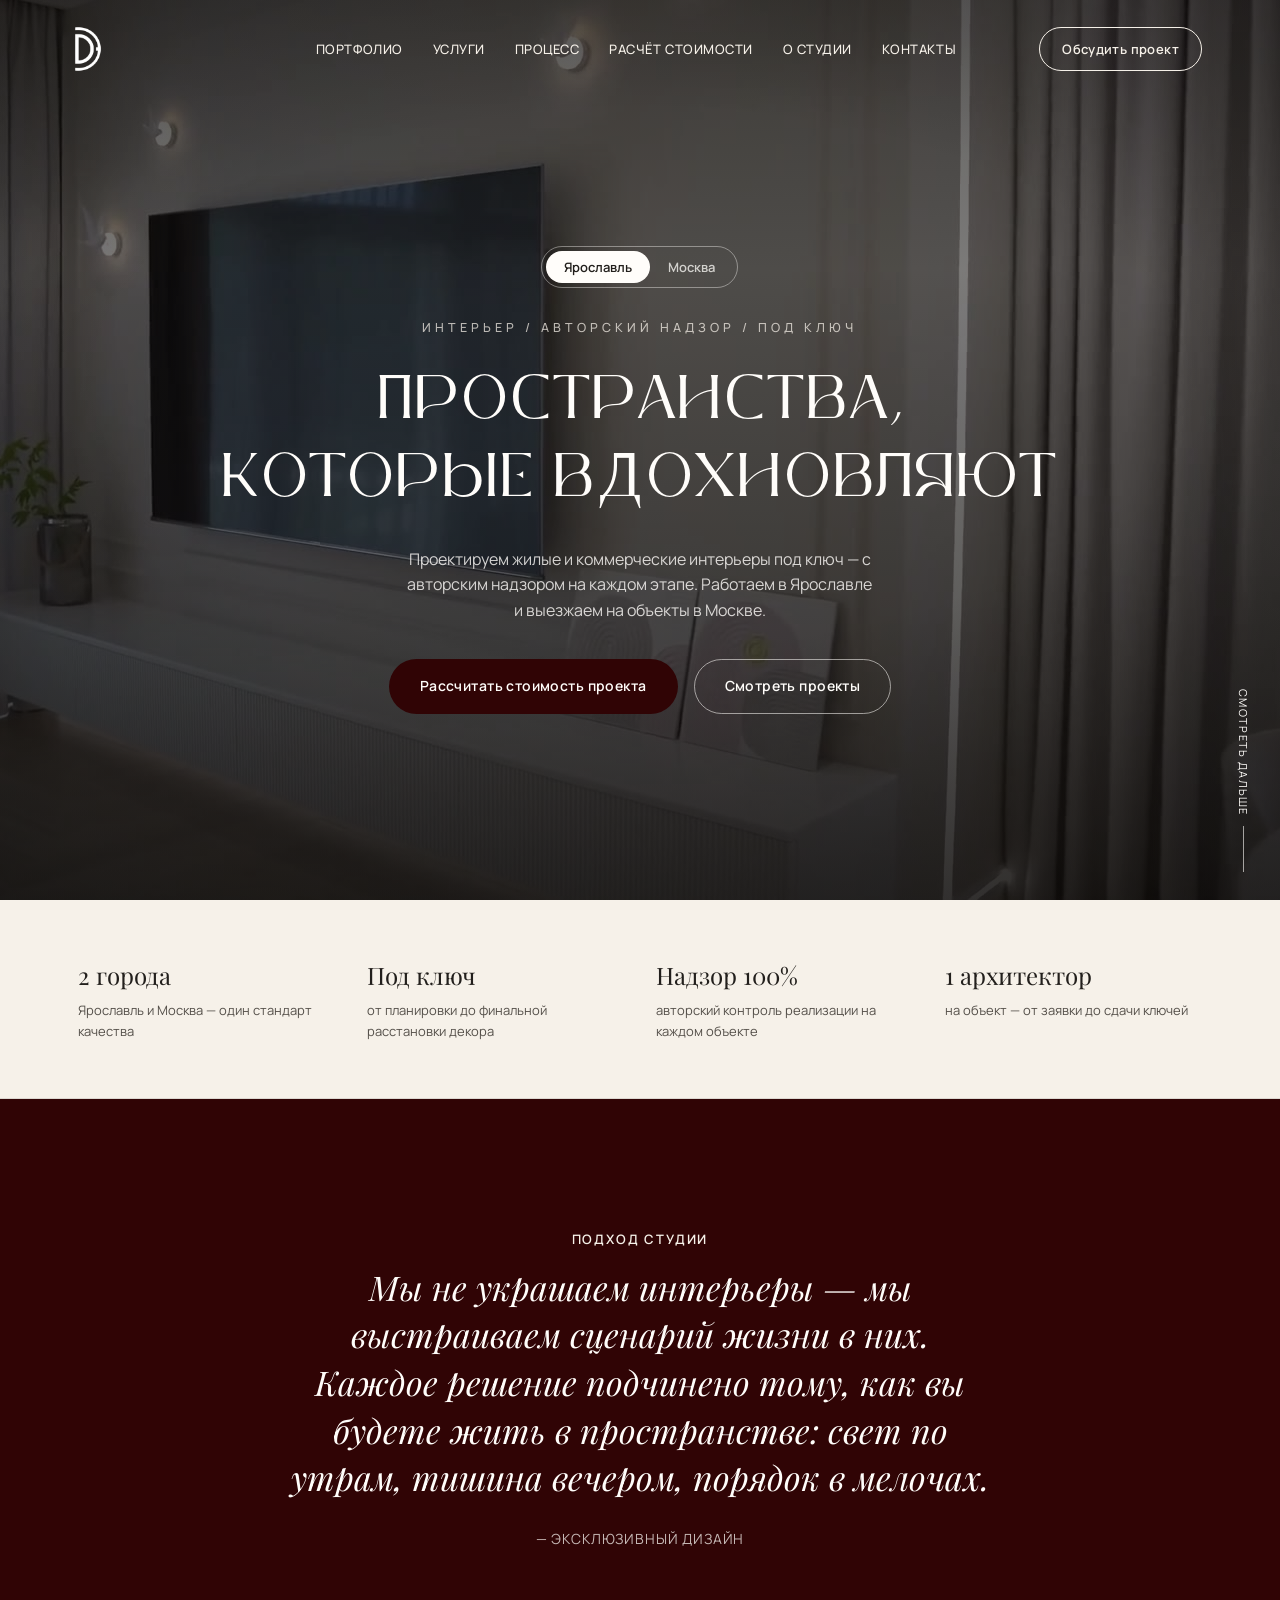
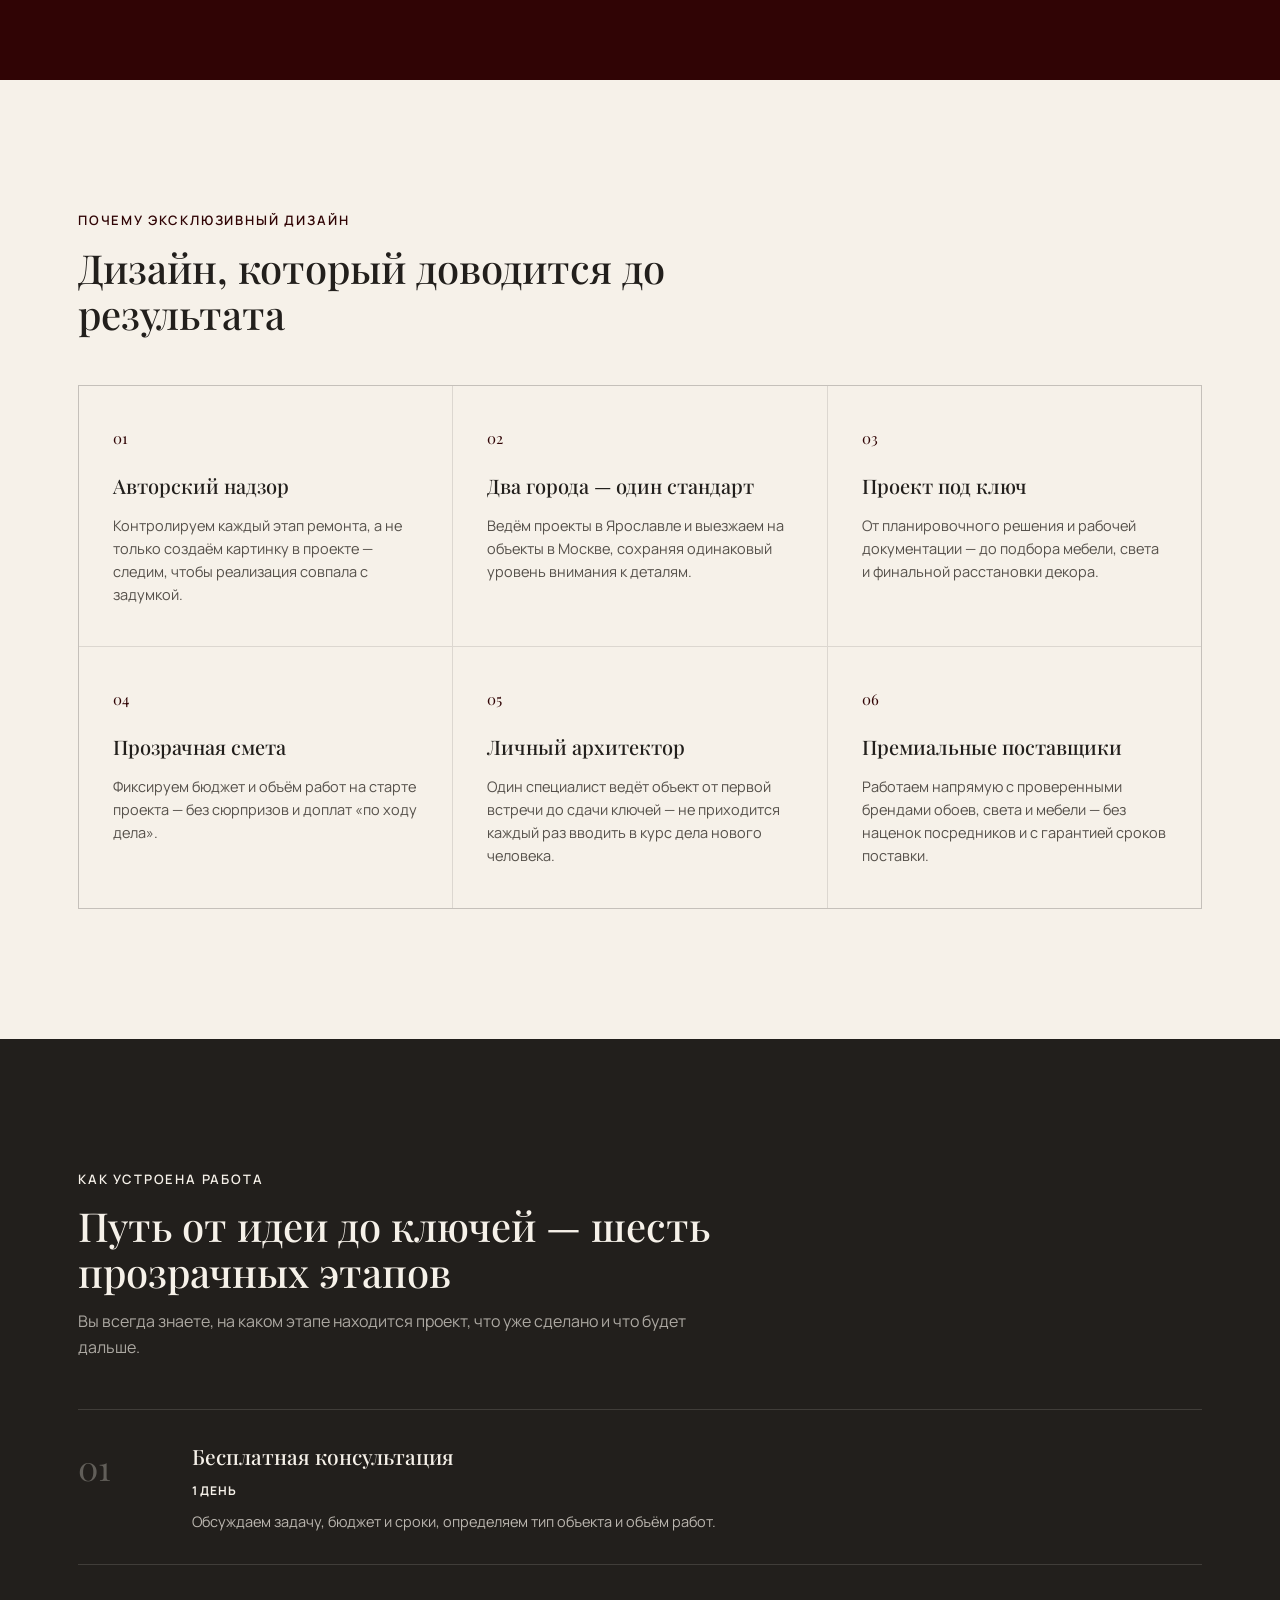
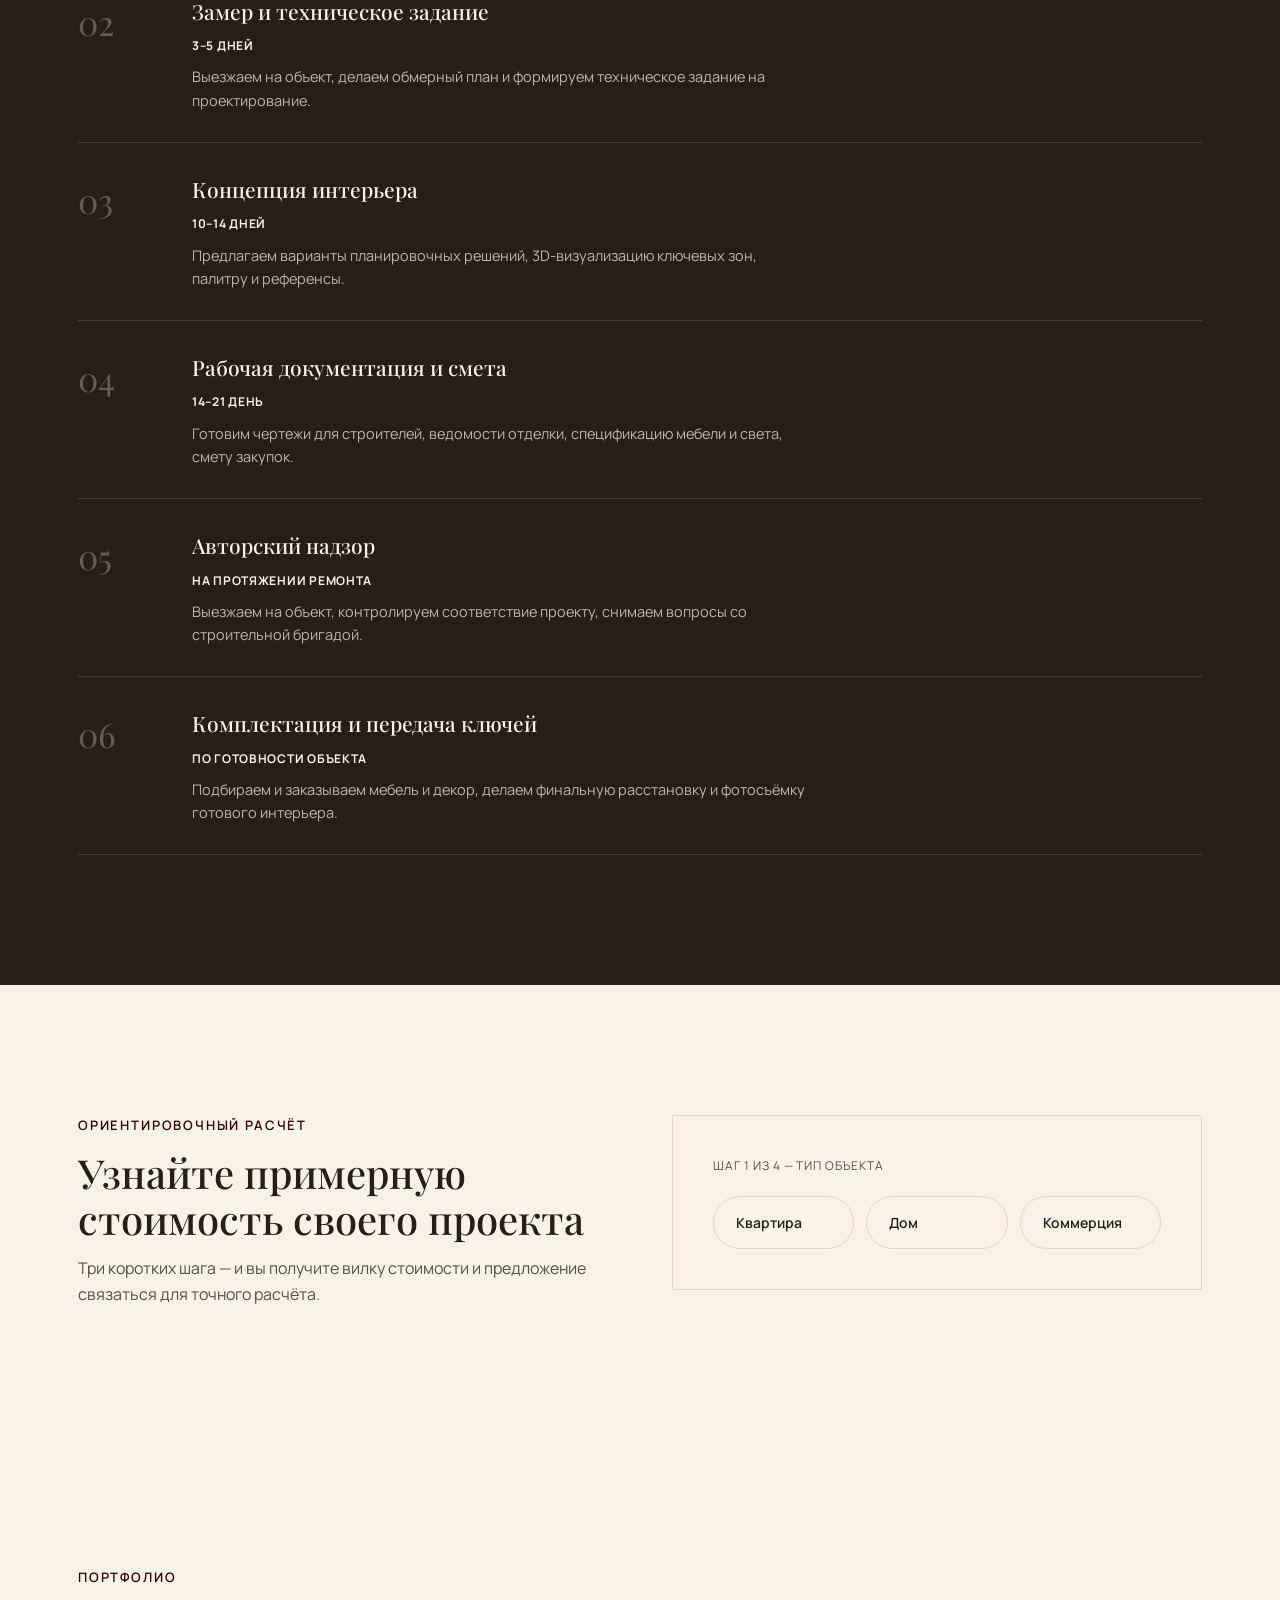
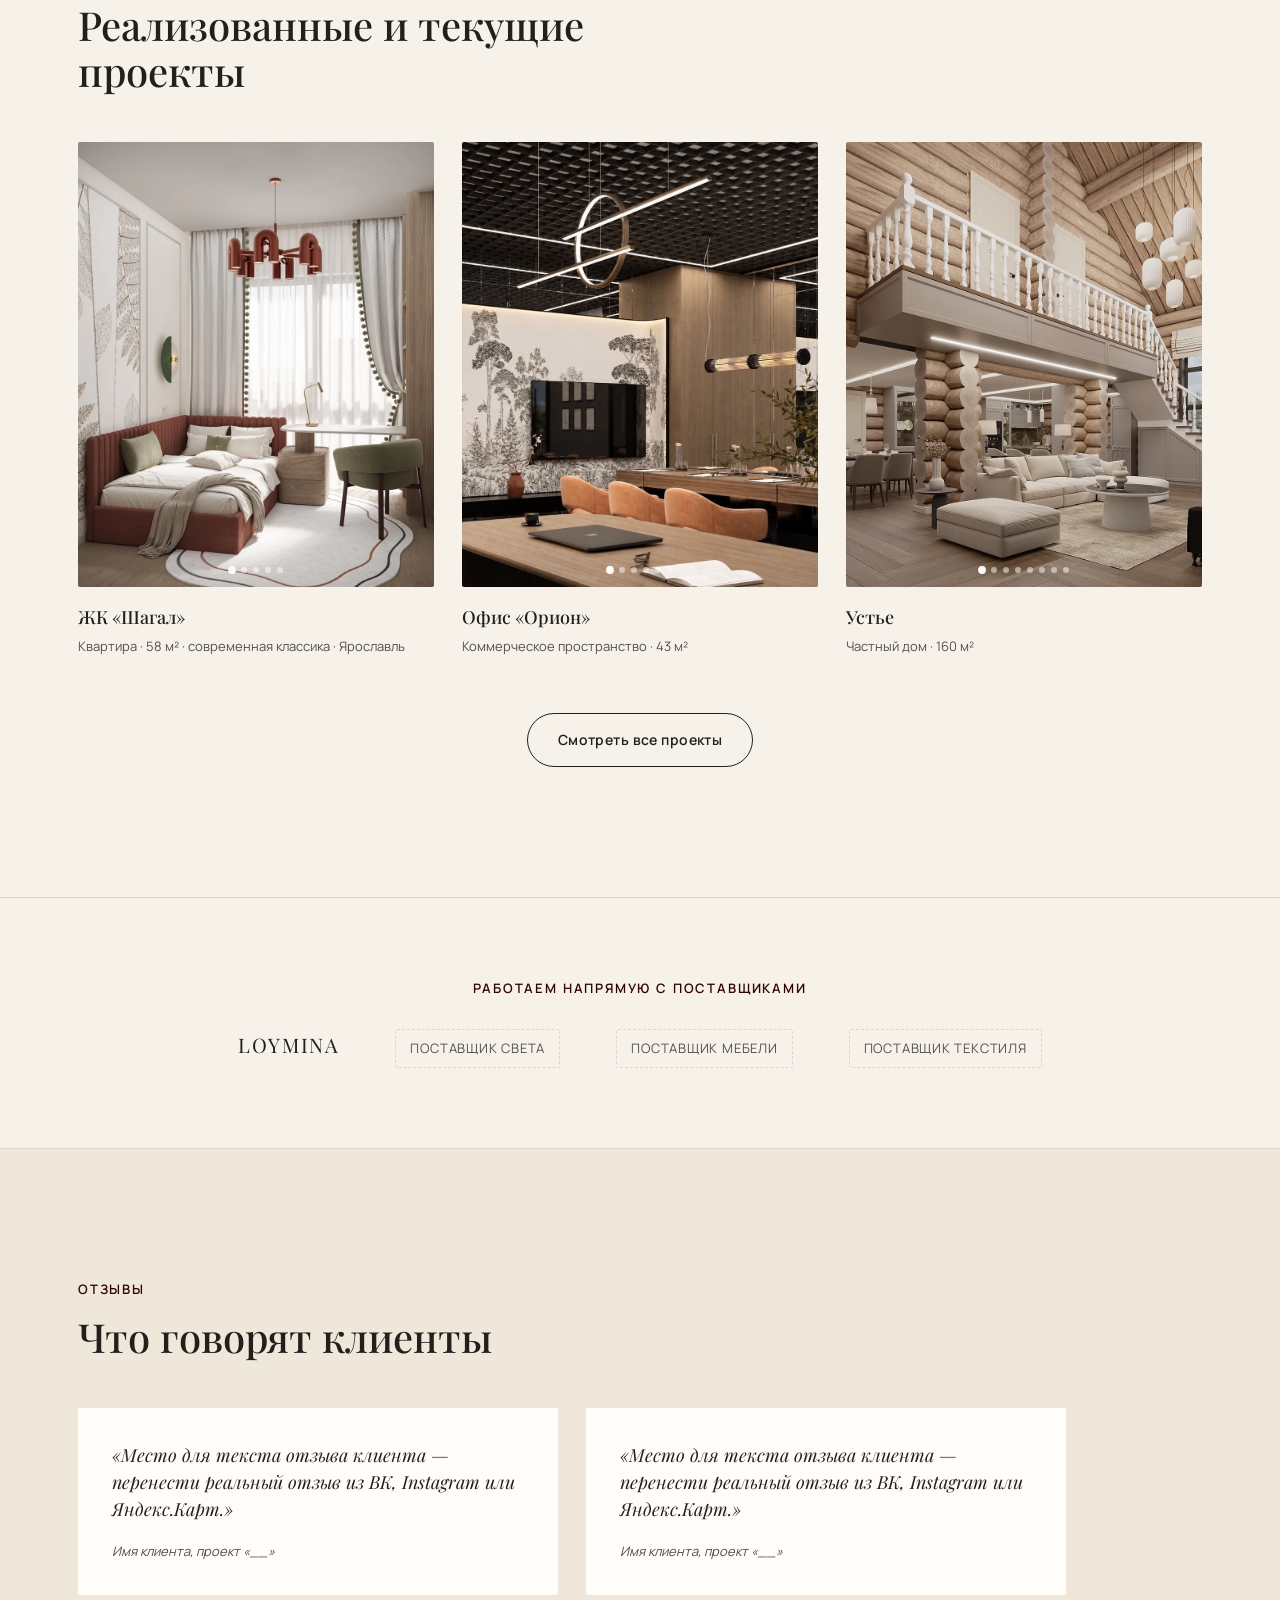
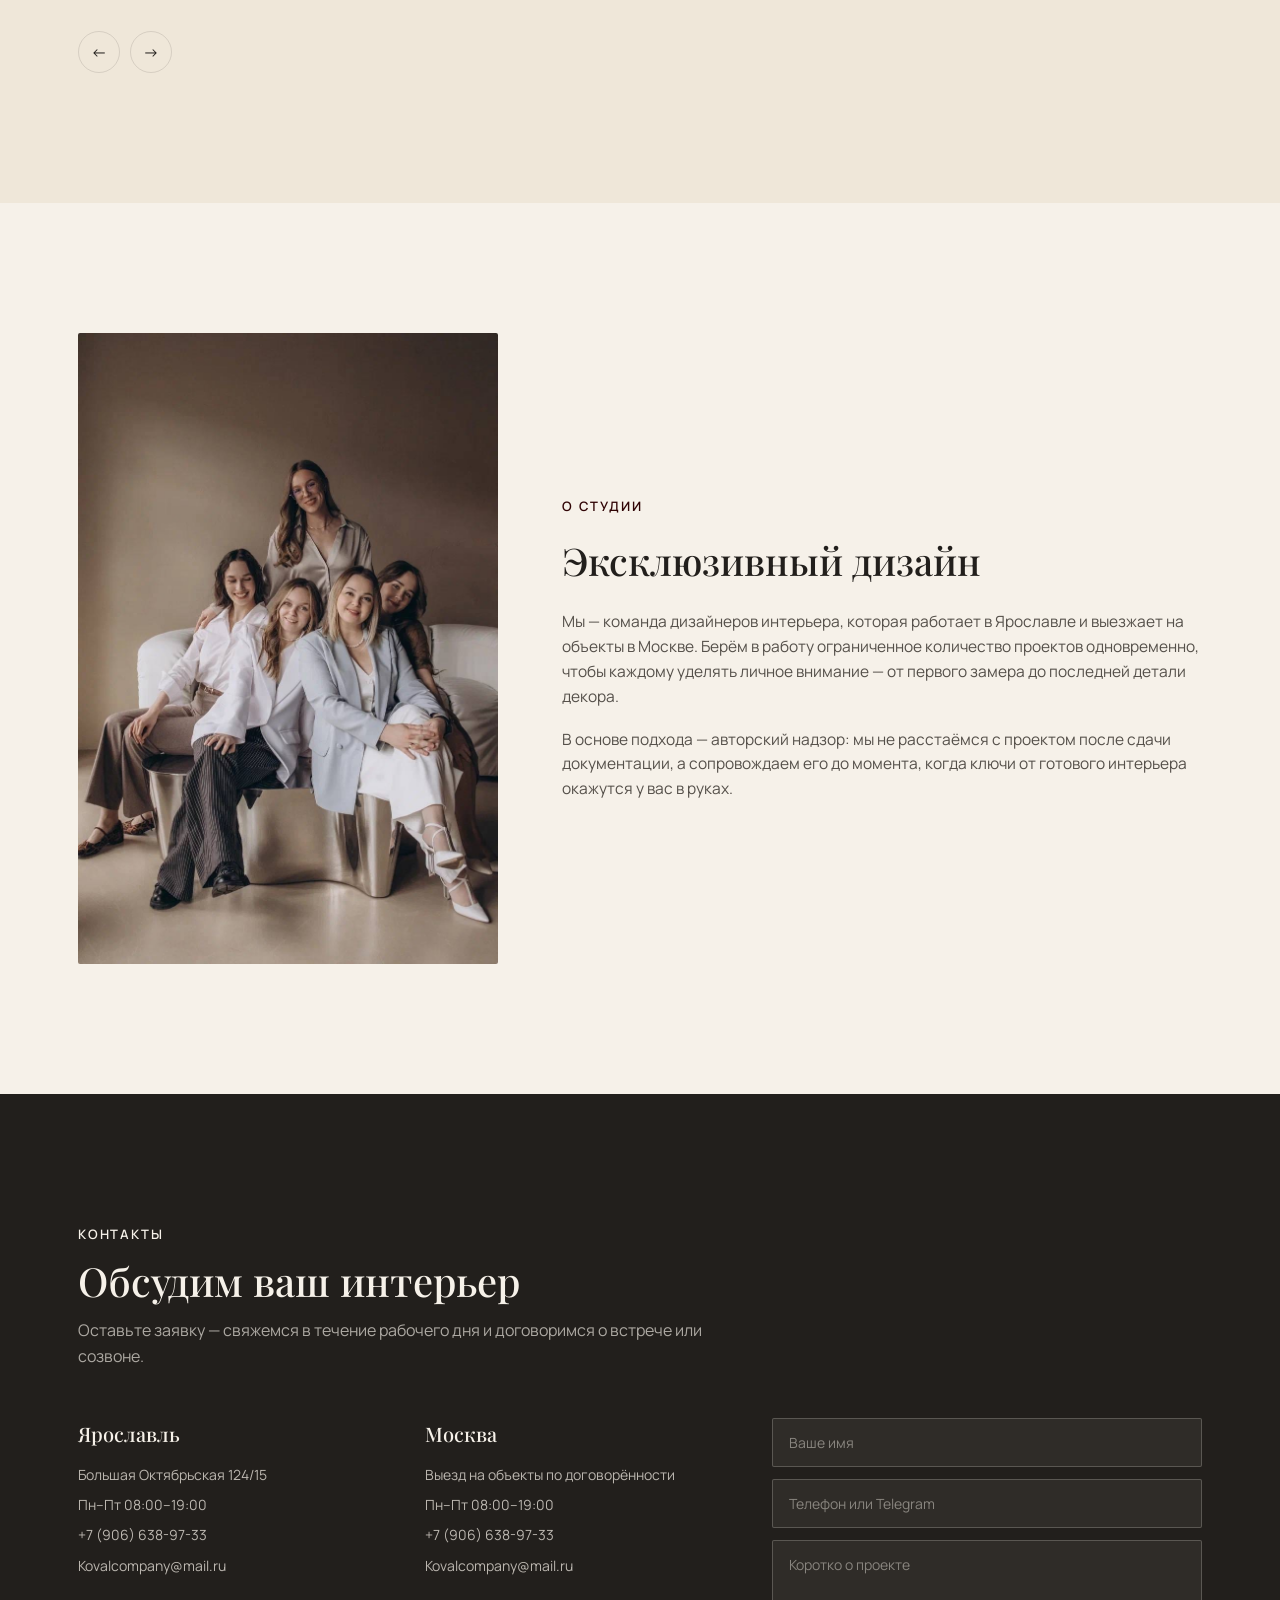
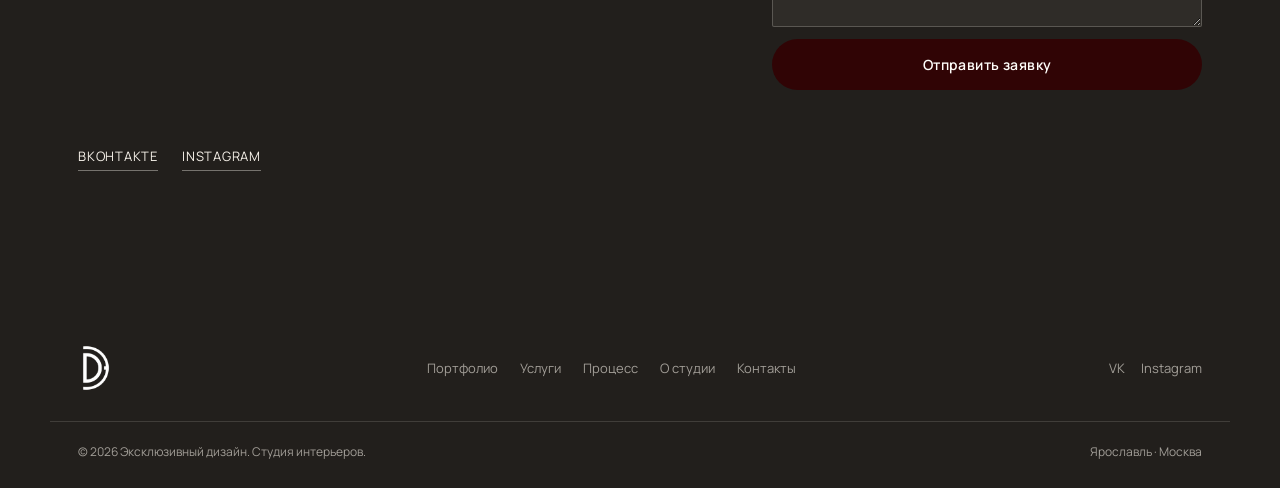
==== commit c6be9d7b: "Use video background on homepage hero Replaced the static hero photo with an autoplaying, muted, loo" ====
--- a/index.html
+++ b/index.html
@@ -56,7 +56,9 @@
   <!-- ============================= HERO ============================= -->
   <section class="hero">
     <div class="hero-media">
-      <img class="hero-media-img" src="assets/images/hero/hero-1.jpg" alt="Интерьер кухни-гостиной — Эксклюзивный дизайн">
+      <video class="hero-media-img" autoplay muted loop playsinline preload="auto" poster="assets/video/hero-poster.jpg">
+        <source src="assets/video/hero.mp4" type="video/mp4">
+      </video>
     </div>
     <div class="hero-vignette"></div>
     <div class="hero-scrim"></div>
